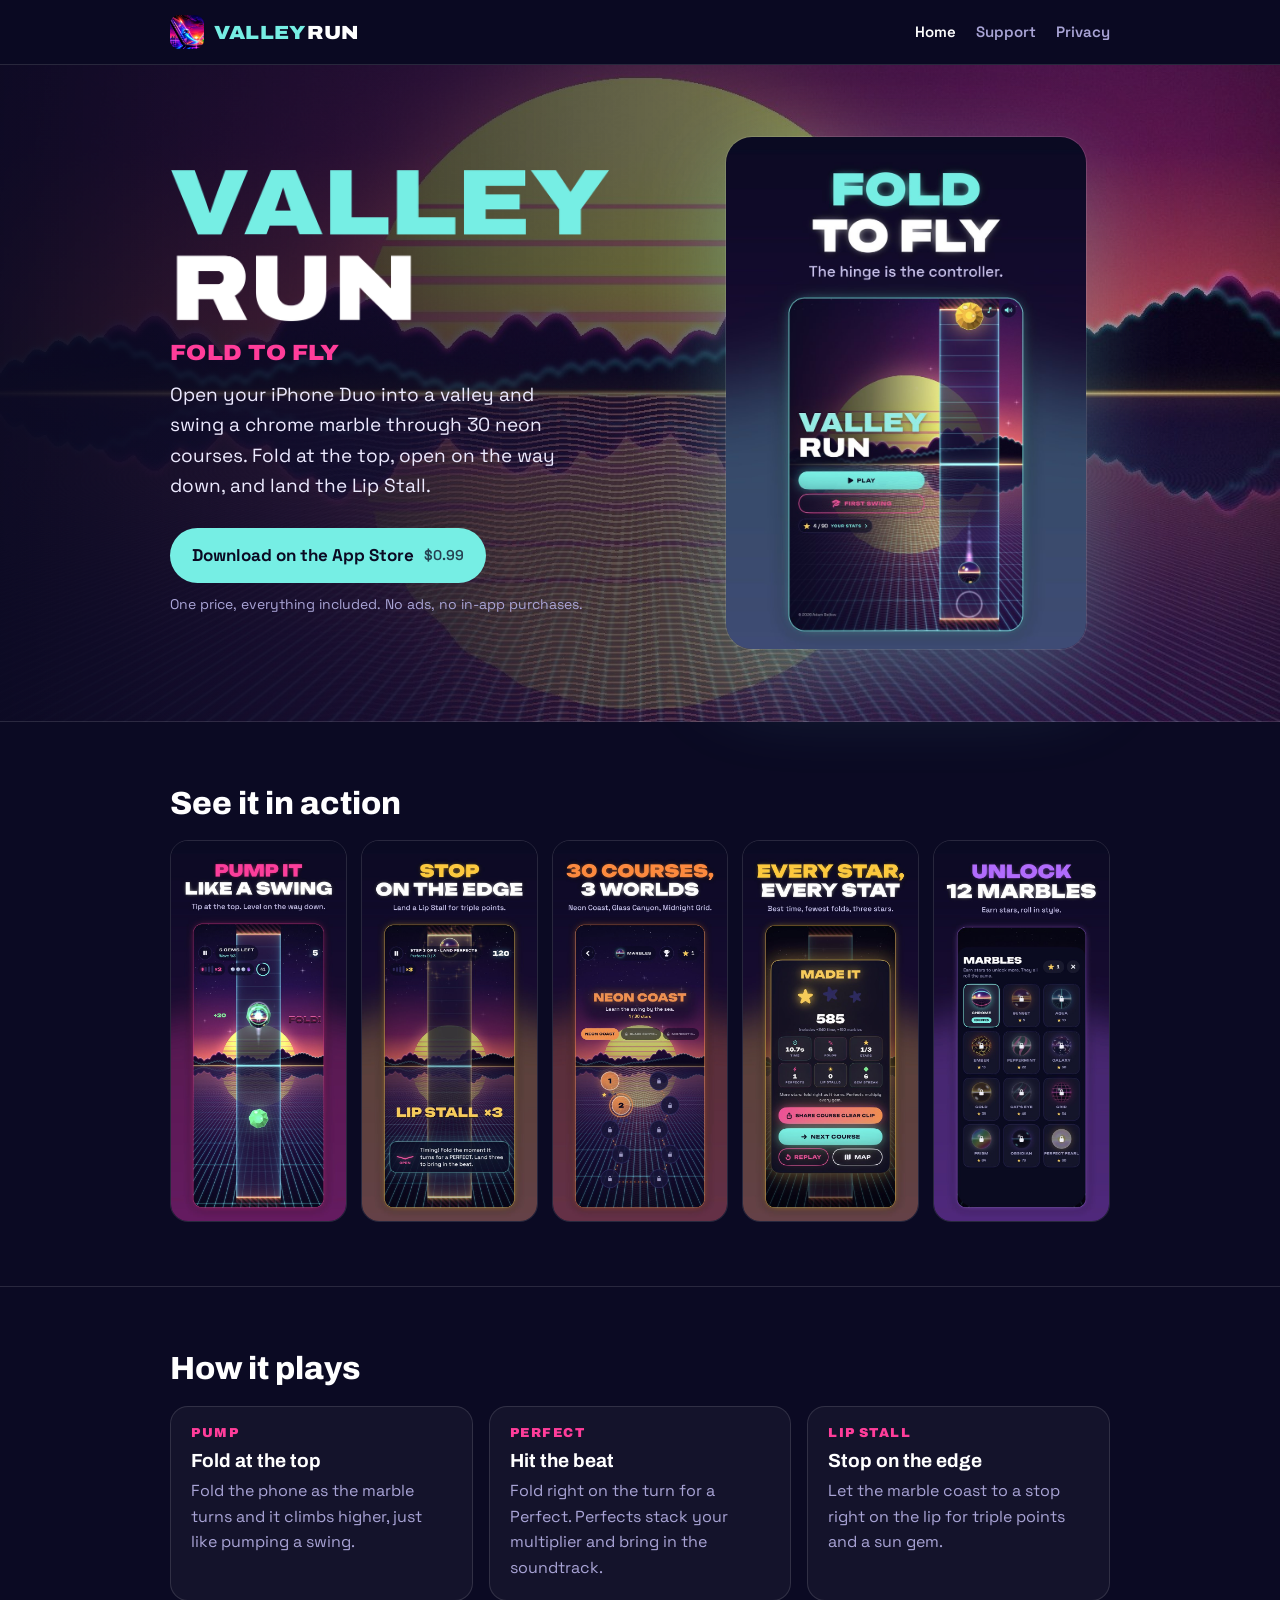
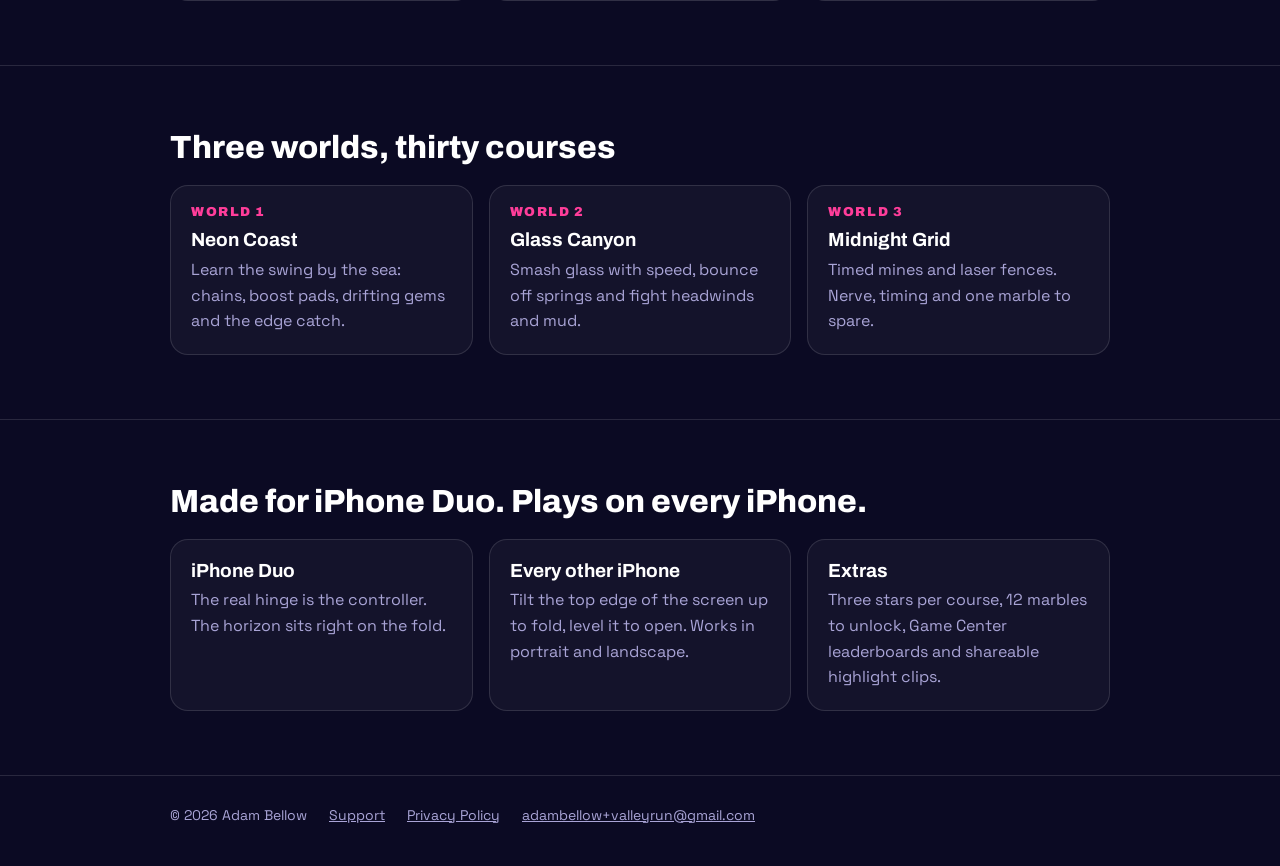
==== index.html @ 5fd2d985 "Real App Store link Co-Authored-By: Claude Opus 5.5 <noreply@anthropic.com> Claude-Session: https://" ====
<!doctype html>
<html lang="en">
<head>
  <meta charset="utf-8">
  <meta name="viewport" content="width=device-width, initial-scale=1">
  <title>Valley Run: Fold to Fly</title>
  <meta name="description" content="Valley Run is an arcade game for iPhone Duo. Fold the phone to swing a chrome marble through 30 neon courses. Plays on every iPhone with tilt.">
  <meta property="og:title" content="Valley Run: Fold to Fly">
  <meta property="og:description" content="Fold your iPhone Duo to swing a chrome marble through 30 neon courses.">
  <meta property="og:image" content="assets/icon.png">
  <link rel="icon" href="assets/favicon.png">
  <link rel="apple-touch-icon" href="assets/apple-touch-icon.png">
  <link rel="preconnect" href="https://fonts.googleapis.com">
  <link rel="preconnect" href="https://fonts.gstatic.com" crossorigin>
  <link href="https://fonts.googleapis.com/css2?family=Archivo:wdth,wght@100..125,600..900&family=Space+Grotesk:wght@400;600;700&display=swap" rel="stylesheet">
  <link rel="stylesheet" href="assets/site.css">
</head>
<body>
  <header class="top">
    <div class="wrap">
      <a class="brand" href="./"><img src="assets/icon.png" alt=""><span><b>Valley</b> Run</span></a>
      <nav>
        <a href="./" aria-current="page">Home</a>
        <a href="support.html">Support</a>
        <a href="privacy.html">Privacy</a>
      </nav>
    </div>
  </header>

  <div class="hero">
    <div class="wrap">
      <div>
        <img class="wordmark" src="assets/wordmark.png" alt="Valley Run" width="952" height="327">
        <div class="tag">Fold to Fly</div>
        <p class="lede">Open your iPhone Duo into a valley and swing a chrome marble through 30 neon courses. Fold at the top, open on the way down, and land the Lip Stall.</p>
        <a class="cta" href="https://apps.apple.com/app/id6821073675">Download on the App Store <small>$0.99</small></a>
        <div class="price">One price, everything included. No ads, no in-app purchases.</div>
      </div>
      <img class="phone" src="assets/shot-duo-fold.jpg" alt="Valley Run on iPhone Duo: fold the phone to swing the marble" width="900" height="1279">
    </div>
  </div>

  <section class="gallery">
    <div class="wrap">
      <h2>See it in action</h2>
      <div class="shots" tabindex="0" aria-label="Screenshots">
        <img src="assets/shot-pump.jpg" alt="Pump it like a swing" width="640" height="1391" loading="lazy">
        <img src="assets/shot-lip-stall.jpg" alt="Stop on the edge for a Lip Stall" width="640" height="1391" loading="lazy">
        <img src="assets/shot-worlds.jpg" alt="30 courses across 3 worlds" width="640" height="1391" loading="lazy">
        <img src="assets/shot-stats.jpg" alt="Every star, every stat" width="640" height="1391" loading="lazy">
        <img src="assets/shot-marbles.jpg" alt="Unlock 12 marbles" width="640" height="1391" loading="lazy">
      </div>
    </div>
  </section>

  <section>
    <div class="wrap">
      <h2>How it plays</h2>
      <div class="grid">
        <div class="card"><div class="k">Pump</div><h3>Fold at the top</h3><p>Fold the phone as the marble turns and it climbs higher, just like pumping a swing.</p></div>
        <div class="card"><div class="k">Perfect</div><h3>Hit the beat</h3><p>Fold right on the turn for a Perfect. Perfects stack your multiplier and bring in the soundtrack.</p></div>
        <div class="card"><div class="k">Lip Stall</div><h3>Stop on the edge</h3><p>Let the marble coast to a stop right on the lip for triple points and a sun gem.</p></div>
      </div>
    </div>
  </section>

  <section>
    <div class="wrap">
      <h2>Three worlds, thirty courses</h2>
      <div class="grid">
        <div class="card"><div class="k">World 1</div><h3>Neon Coast</h3><p>Learn the swing by the sea: chains, boost pads, drifting gems and the edge catch.</p></div>
        <div class="card"><div class="k">World 2</div><h3>Glass Canyon</h3><p>Smash glass with speed, bounce off springs and fight headwinds and mud.</p></div>
        <div class="card"><div class="k">World 3</div><h3>Midnight Grid</h3><p>Timed mines and laser fences. Nerve, timing and one marble to spare.</p></div>
      </div>
    </div>
  </section>

  <section>
    <div class="wrap">
      <h2>Made for iPhone Duo. Plays on every iPhone.</h2>
      <div class="grid">
        <div class="card"><h3>iPhone Duo</h3><p>The real hinge is the controller. The horizon sits right on the fold.</p></div>
        <div class="card"><h3>Every other iPhone</h3><p>Tilt the top edge of the screen up to fold, level it to open. Works in portrait and landscape.</p></div>
        <div class="card"><h3>Extras</h3><p>Three stars per course, 12 marbles to unlock, Game Center leaderboards and shareable highlight clips.</p></div>
      </div>
    </div>
  </section>

  <footer>
    <div class="wrap">
      <span>© 2026 Adam Bellow</span>
      <a href="support.html">Support</a>
      <a href="privacy.html">Privacy Policy</a>
      <a href="mailto:adambellow+valleyrun@gmail.com">adambellow+valleyrun@gmail.com</a>
    </div>
  </footer>
</body>
</html>
---- assets/site.css ----
@font-face {
  font-family: "Valley";
  src: url("valley-black.woff2") format("woff2");
  font-weight: 900;
  font-display: swap;
}
:root {
  --night: #0B0A23;
  --dusk: #1A1440;
  --line: rgba(255, 255, 255, 0.12);
  --cyan: #76EEE4;
  --magenta: #FF3D9A;
  --sun: #FFC93D;
  --text: #EDEAFF;
  --muted: #A9A4D6;
}
* { box-sizing: border-box; }
html { -webkit-text-size-adjust: 100%; }
body {
  margin: 0;
  background: var(--night);
  color: var(--text);
  font: 17px/1.6 "Space Grotesk", system-ui, -apple-system, sans-serif;
}
a { color: var(--cyan); }
a:hover { color: #fff; }
.wrap { max-width: 980px; margin: 0 auto; padding: 0 20px; }

/* Header */
header.top {
  position: sticky; top: 0; z-index: 10;
  background: rgba(11, 10, 35, 0.85);
  backdrop-filter: blur(12px);
  border-bottom: 1px solid var(--line);
}
header.top .wrap { display: flex; align-items: center; gap: 16px; height: 64px; }
header.top .brand { display: flex; align-items: center; gap: 10px; text-decoration: none; color: #fff; }
header.top .brand img { width: 34px; height: 34px; border-radius: 9px; }
header.top .brand span { font: 900 19px/1 "Valley", "Archivo", sans-serif; text-transform: uppercase; letter-spacing: 0.01em; white-space: nowrap; }
header.top .brand b { font-weight: inherit; color: var(--cyan); }
header.top nav { margin-left: auto; display: flex; gap: 20px; }
header.top nav a { color: var(--muted); text-decoration: none; font-weight: 600; font-size: 15px; }
header.top nav a:hover, header.top nav a[aria-current] { color: #fff; }

/* Hero */
.hero {
  position: relative;
  background: linear-gradient(90deg, rgba(11,10,35,0.95) 0%, rgba(11,10,35,0.6) 55%, rgba(11,10,35,0.15) 100%),
              url("hero.jpg") center / cover no-repeat;
  border-bottom: 1px solid var(--line);
}
.hero .wrap { display: grid; grid-template-columns: 1.1fr 0.9fr; gap: 32px; align-items: center; padding-top: 72px; padding-bottom: 72px; }
.hero .wordmark { width: min(440px, 100%); height: auto; display: block; }
.hero .tag { font: 900 22px/1.2 "Valley", "Archivo", sans-serif; text-transform: uppercase; letter-spacing: 0.02em; color: var(--magenta); margin: 18px 0 14px; }
.hero p.lede { font-size: 19px; color: var(--text); max-width: 34ch; margin: 0 0 26px; }
.hero .phone { width: min(360px, 100%); height: auto; justify-self: center; border-radius: 26px; box-shadow: 0 30px 90px rgba(118, 238, 228, 0.28), 0 0 0 1px var(--line); }
.cta { display: inline-flex; align-items: center; gap: 10px; background: var(--cyan); color: var(--night); text-decoration: none; font-weight: 700; padding: 14px 22px; border-radius: 999px; }
.cta:hover { color: var(--night); filter: brightness(1.08); }
.cta small { font-weight: 600; opacity: 0.75; }
.price { color: var(--muted); font-size: 14px; margin-top: 10px; }

/* Sections */
section { padding: 64px 0; border-bottom: 1px solid var(--line); }
h1, h2, h3 { font-family: "Archivo", sans-serif; line-height: 1.15; color: #fff; }
h1 { font-weight: 900; font-stretch: 112%; font-size: clamp(32px, 5vw, 48px); margin: 0 0 12px; letter-spacing: -0.01em; }
h2 { font-weight: 800; font-size: clamp(24px, 3.4vw, 32px); margin: 0 0 18px; }
h3 { font-weight: 700; font-size: 19px; margin: 0 0 6px; }
.grid { display: grid; grid-template-columns: repeat(3, 1fr); gap: 16px; }
.card { background: rgba(255,255,255,0.04); border: 1px solid var(--line); border-radius: 18px; padding: 20px; }
.card p { margin: 0; color: var(--muted); font-size: 16px; }
.card .k { font: 900 13px/1 "Archivo", sans-serif; letter-spacing: 0.12em; color: var(--magenta); margin-bottom: 10px; text-transform: uppercase; }
.shots { display: grid; grid-template-columns: repeat(5, 1fr); gap: 14px; }
.shots img { width: 100%; height: auto; border-radius: 18px; border: 1px solid var(--line); display: block; transition: transform .25s ease; }
.shots img:hover { transform: translateY(-6px); }

/* Long-form pages */
.doc { padding: 56px 0 72px; }
.doc .wrap { max-width: 760px; }
.doc .meta { color: var(--muted); font-size: 15px; margin-bottom: 28px; }
.doc h2 { margin-top: 40px; font-size: 24px; }
.doc ul { padding-left: 20px; }
.doc li { margin: 6px 0; }
details { background: rgba(255,255,255,0.04); border: 1px solid var(--line); border-radius: 14px; padding: 14px 18px; margin: 10px 0; }
details summary { cursor: pointer; font-weight: 700; color: #fff; }
details p { margin: 10px 0 0; color: var(--text); }
.contact { background: linear-gradient(135deg, rgba(118,238,228,0.12), rgba(255,61,154,0.12)); border: 1px solid var(--line); border-radius: 18px; padding: 22px; margin: 26px 0; }

footer { padding: 28px 0 40px; color: var(--muted); font-size: 14px; }
footer .wrap { display: flex; flex-wrap: wrap; gap: 8px 22px; }
footer a { color: var(--muted); }

@media (max-width: 760px) {
  .hero .wrap { grid-template-columns: 1fr; padding-top: 44px; padding-bottom: 48px; }
  .hero .phone { width: min(300px, 80%); justify-self: center; }
  .shots { display: flex; overflow-x: auto; scroll-snap-type: x mandatory; padding-bottom: 8px; }
  .shots img { width: 62vw; max-width: 260px; flex: none; scroll-snap-align: center; }
  .shots img:hover { transform: none; }
  .grid { grid-template-columns: 1fr; }
  header.top nav { gap: 12px; }
  header.top nav a { font-size: 14px; }
  header.top .brand span { font-size: 15px; }
  header.top .brand img { width: 30px; height: 30px; }
}
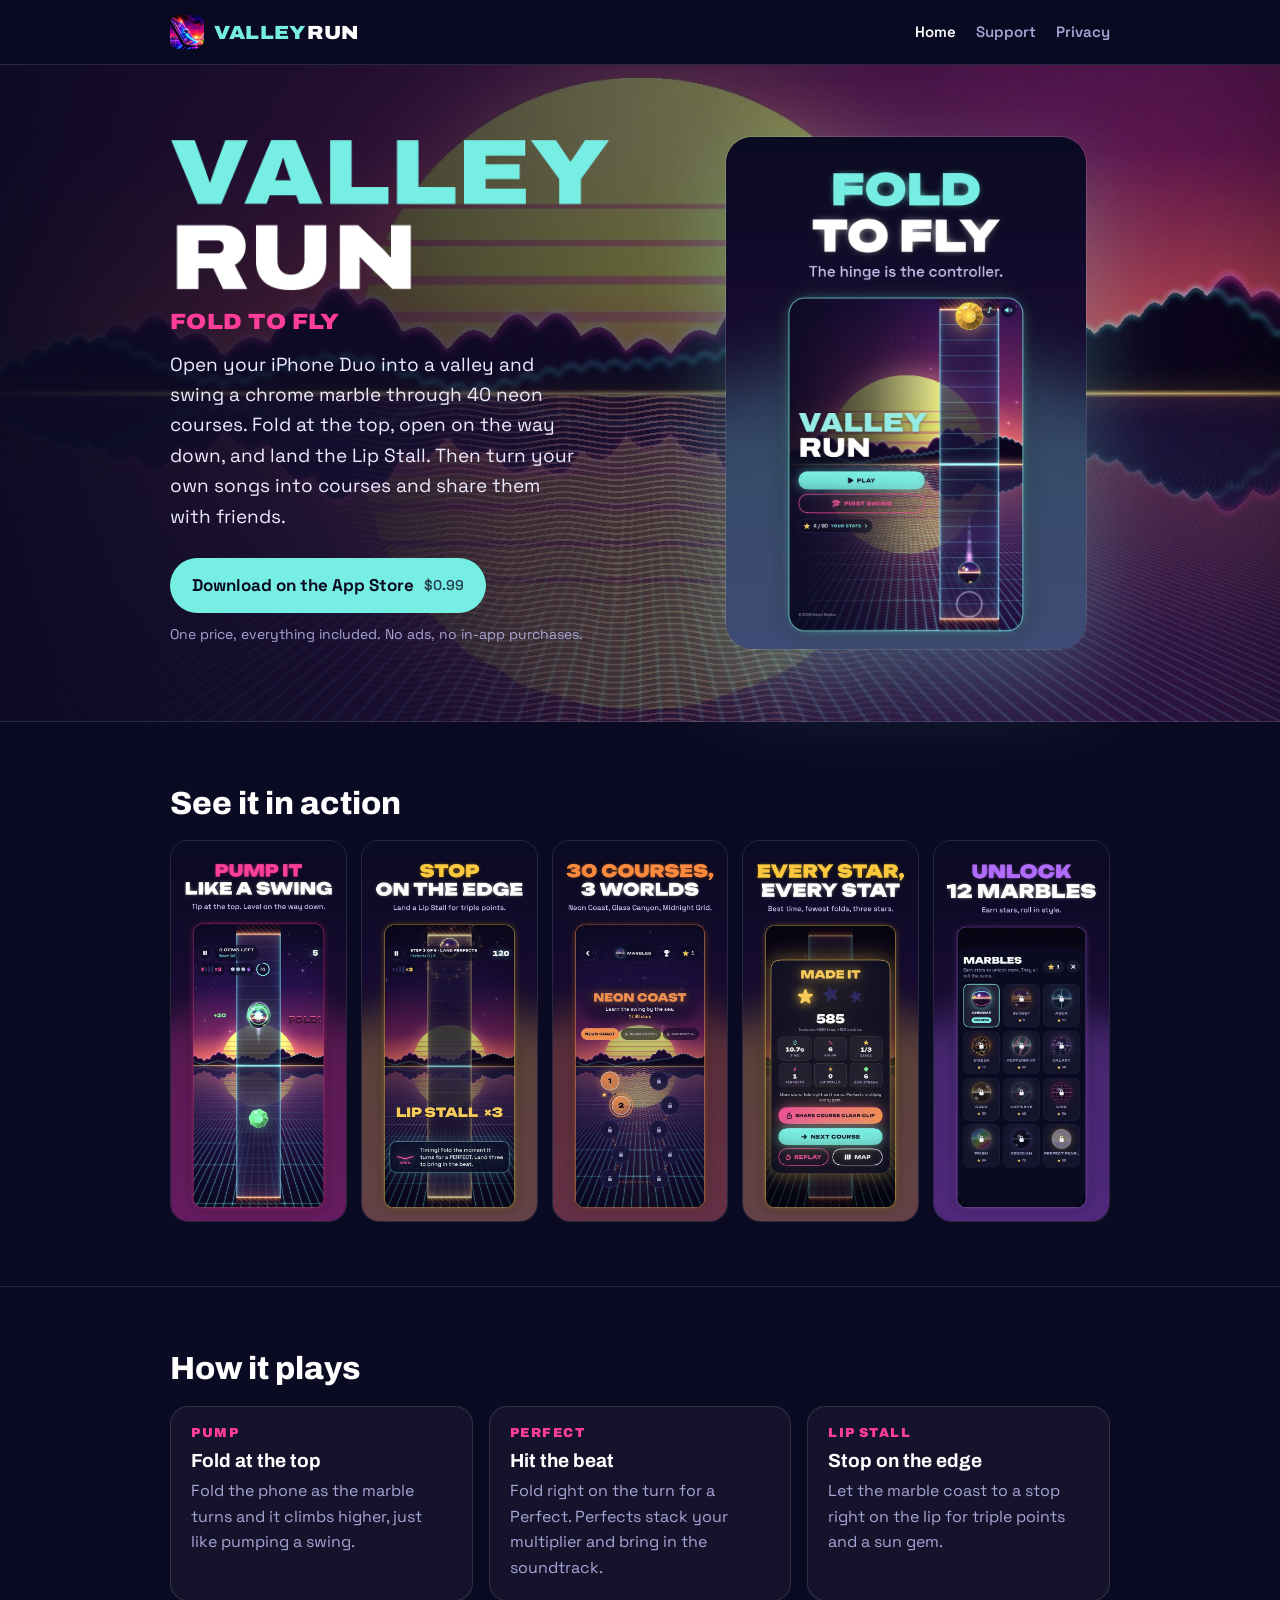
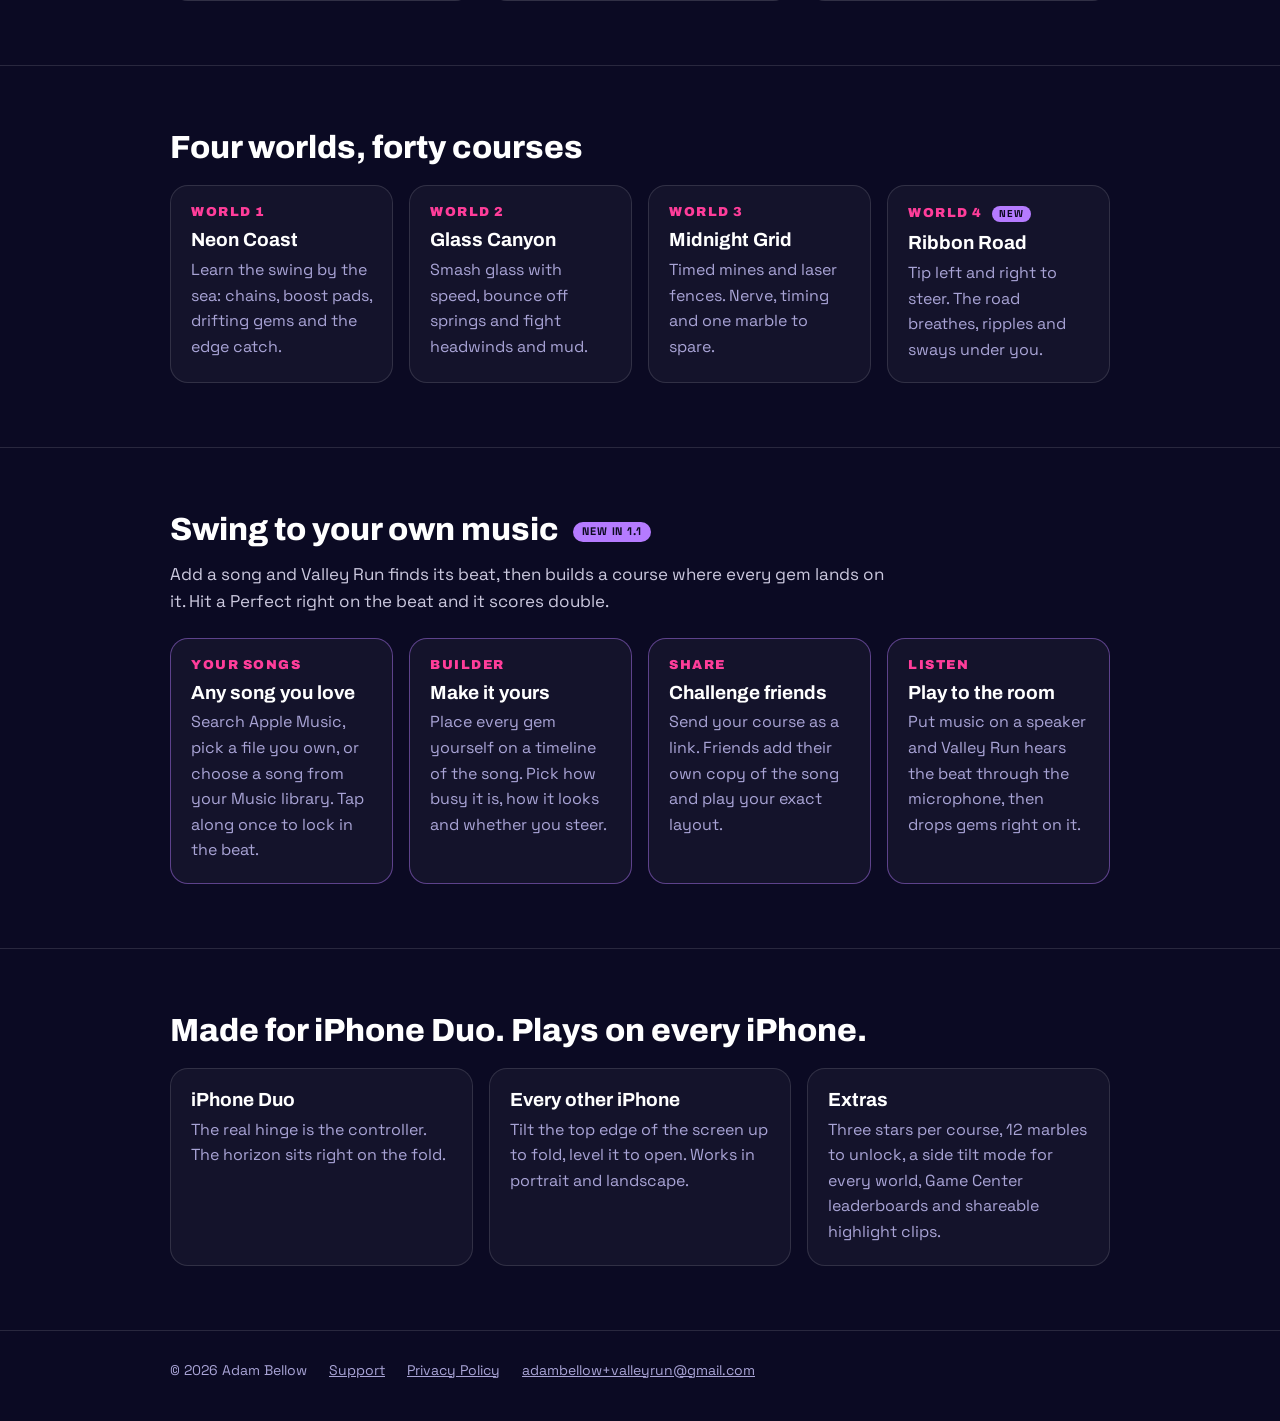
==== commit 30961aa1: "Site: 1.1 features (Ribbon Road, Your Songs, builder, share, listen), privacy and support updates Co" ====
--- a/index.html
+++ b/index.html
@@ -4,9 +4,9 @@
   <meta charset="utf-8">
   <meta name="viewport" content="width=device-width, initial-scale=1">
   <title>Valley Run: Fold to Fly</title>
-  <meta name="description" content="Valley Run is an arcade game for iPhone Duo. Fold the phone to swing a chrome marble through 30 neon courses. Plays on every iPhone with tilt.">
+  <meta name="description" content="Valley Run is an arcade game for iPhone Duo. Fold the phone to swing a chrome marble through 40 neon courses, or play a course built from your own songs. Plays on every iPhone with tilt.">
   <meta property="og:title" content="Valley Run: Fold to Fly">
-  <meta property="og:description" content="Fold your iPhone Duo to swing a chrome marble through 30 neon courses.">
+  <meta property="og:description" content="Fold your iPhone Duo to swing a chrome marble through 40 neon courses, or turn your own music into a course.">
   <meta property="og:image" content="assets/icon.png">
   <link rel="icon" href="assets/favicon.png">
   <link rel="apple-touch-icon" href="assets/apple-touch-icon.png">
@@ -32,7 +32,7 @@
       <div>
         <img class="wordmark" src="assets/wordmark.png" alt="Valley Run" width="952" height="327">
         <div class="tag">Fold to Fly</div>
-        <p class="lede">Open your iPhone Duo into a valley and swing a chrome marble through 30 neon courses. Fold at the top, open on the way down, and land the Lip Stall.</p>
+        <p class="lede">Open your iPhone Duo into a valley and swing a chrome marble through 40 neon courses. Fold at the top, open on the way down, and land the Lip Stall. Then turn your own songs into courses and share them with friends.</p>
         <a class="cta" href="https://apps.apple.com/app/id6821073675">Download on the App Store <small>$0.99</small></a>
         <div class="price">One price, everything included. No ads, no in-app purchases.</div>
       </div>
@@ -66,11 +66,25 @@
 
   <section>
     <div class="wrap">
-      <h2>Three worlds, thirty courses</h2>
-      <div class="grid">
+      <h2>Four worlds, forty courses</h2>
+      <div class="grid grid-4">
         <div class="card"><div class="k">World 1</div><h3>Neon Coast</h3><p>Learn the swing by the sea: chains, boost pads, drifting gems and the edge catch.</p></div>
         <div class="card"><div class="k">World 2</div><h3>Glass Canyon</h3><p>Smash glass with speed, bounce off springs and fight headwinds and mud.</p></div>
         <div class="card"><div class="k">World 3</div><h3>Midnight Grid</h3><p>Timed mines and laser fences. Nerve, timing and one marble to spare.</p></div>
+        <div class="card"><div class="k">World 4 <span class="new">New</span></div><h3>Ribbon Road</h3><p>Tip left and right to steer. The road breathes, ripples and sways under you.</p></div>
+      </div>
+    </div>
+  </section>
+
+  <section class="songs">
+    <div class="wrap">
+      <h2>Swing to your own music <span class="new">New in 1.1</span></h2>
+      <p class="sub">Add a song and Valley Run finds its beat, then builds a course where every gem lands on it. Hit a Perfect right on the beat and it scores double.</p>
+      <div class="grid grid-4">
+        <div class="card"><div class="k">Your Songs</div><h3>Any song you love</h3><p>Search Apple Music, pick a file you own, or choose a song from your Music library. Tap along once to lock in the beat.</p></div>
+        <div class="card"><div class="k">Builder</div><h3>Make it yours</h3><p>Place every gem yourself on a timeline of the song. Pick how busy it is, how it looks and whether you steer.</p></div>
+        <div class="card"><div class="k">Share</div><h3>Challenge friends</h3><p>Send your course as a link. Friends add their own copy of the song and play your exact layout.</p></div>
+        <div class="card"><div class="k">Listen</div><h3>Play to the room</h3><p>Put music on a speaker and Valley Run hears the beat through the microphone, then drops gems right on it.</p></div>
       </div>
     </div>
   </section>
@@ -81,7 +95,7 @@
       <div class="grid">
         <div class="card"><h3>iPhone Duo</h3><p>The real hinge is the controller. The horizon sits right on the fold.</p></div>
         <div class="card"><h3>Every other iPhone</h3><p>Tilt the top edge of the screen up to fold, level it to open. Works in portrait and landscape.</p></div>
-        <div class="card"><h3>Extras</h3><p>Three stars per course, 12 marbles to unlock, Game Center leaderboards and shareable highlight clips.</p></div>
+        <div class="card"><h3>Extras</h3><p>Three stars per course, 12 marbles to unlock, a side tilt mode for every world, Game Center leaderboards and shareable highlight clips.</p></div>
       </div>
     </div>
   </section>
--- a/assets/site.css
+++ b/assets/site.css
@@ -66,6 +66,12 @@
 h2 { font-weight: 800; font-size: clamp(24px, 3.4vw, 32px); margin: 0 0 18px; }
 h3 { font-weight: 700; font-size: 19px; margin: 0 0 6px; }
 .grid { display: grid; grid-template-columns: repeat(3, 1fr); gap: 16px; }
+.grid-4 { grid-template-columns: repeat(4, 1fr); }
+.new { display: inline-block; vertical-align: middle; margin-left: 8px; padding: 3px 9px; border-radius: 999px; background: #b57bff; color: #0b0920; font: 700 11px/1.2 "Space Grotesk", sans-serif; letter-spacing: .08em; text-transform: uppercase; }
+.k .new { margin-left: 6px; padding: 2px 7px; font-size: 10px; }
+.songs .sub { max-width: 720px; margin: -6px 0 22px; opacity: .85; }
+.songs .card { border-color: rgba(181,123,255,.45); }
+@media (max-width: 1000px) and (min-width: 721px) { .grid-4 { grid-template-columns: repeat(2, 1fr); } }
 .card { background: rgba(255,255,255,0.04); border: 1px solid var(--line); border-radius: 18px; padding: 20px; }
 .card p { margin: 0; color: var(--muted); font-size: 16px; }
 .card .k { font: 900 13px/1 "Archivo", sans-serif; letter-spacing: 0.12em; color: var(--magenta); margin-bottom: 10px; text-transform: uppercase; }
@@ -95,7 +101,7 @@
   .shots { display: flex; overflow-x: auto; scroll-snap-type: x mandatory; padding-bottom: 8px; }
   .shots img { width: 62vw; max-width: 260px; flex: none; scroll-snap-align: center; }
   .shots img:hover { transform: none; }
-  .grid { grid-template-columns: 1fr; }
+  .grid, .grid-4 { grid-template-columns: 1fr; }
   header.top nav { gap: 12px; }
   header.top nav a { font-size: 14px; }
   header.top .brand span { font-size: 15px; }
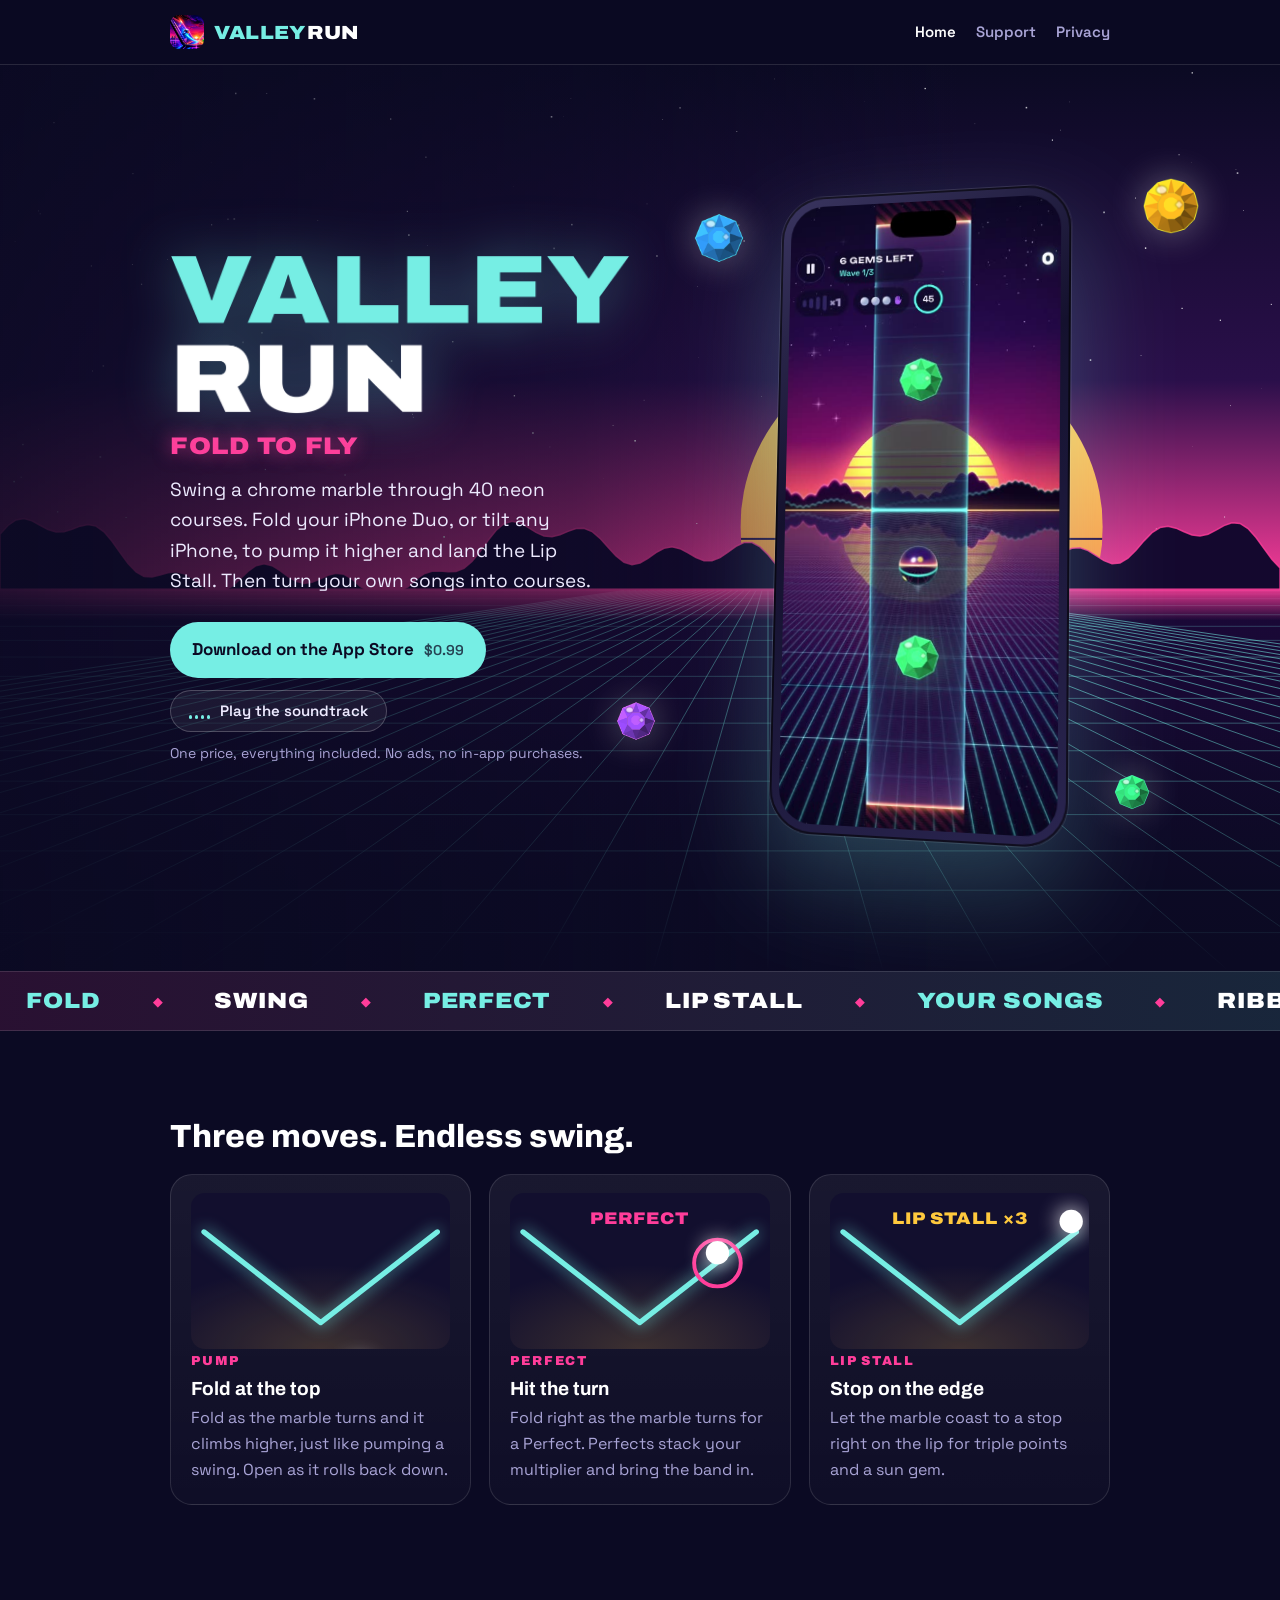
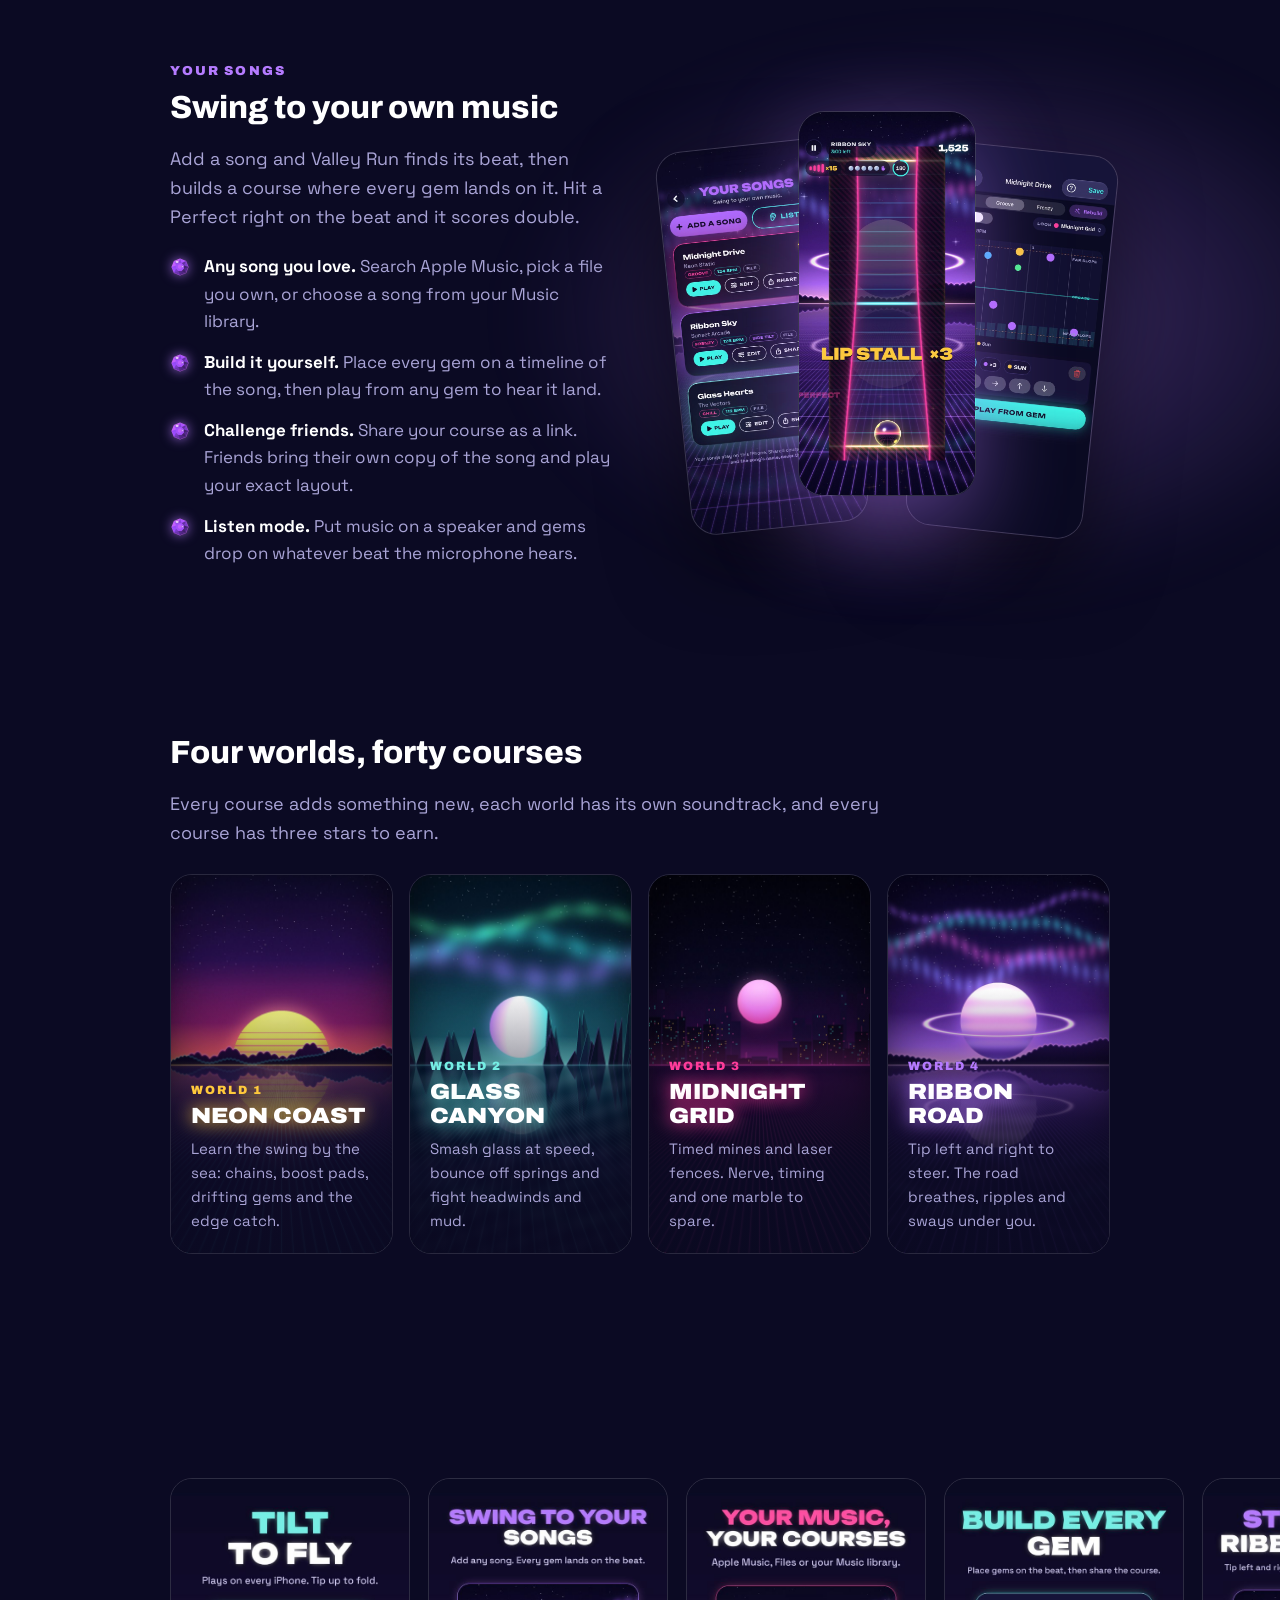
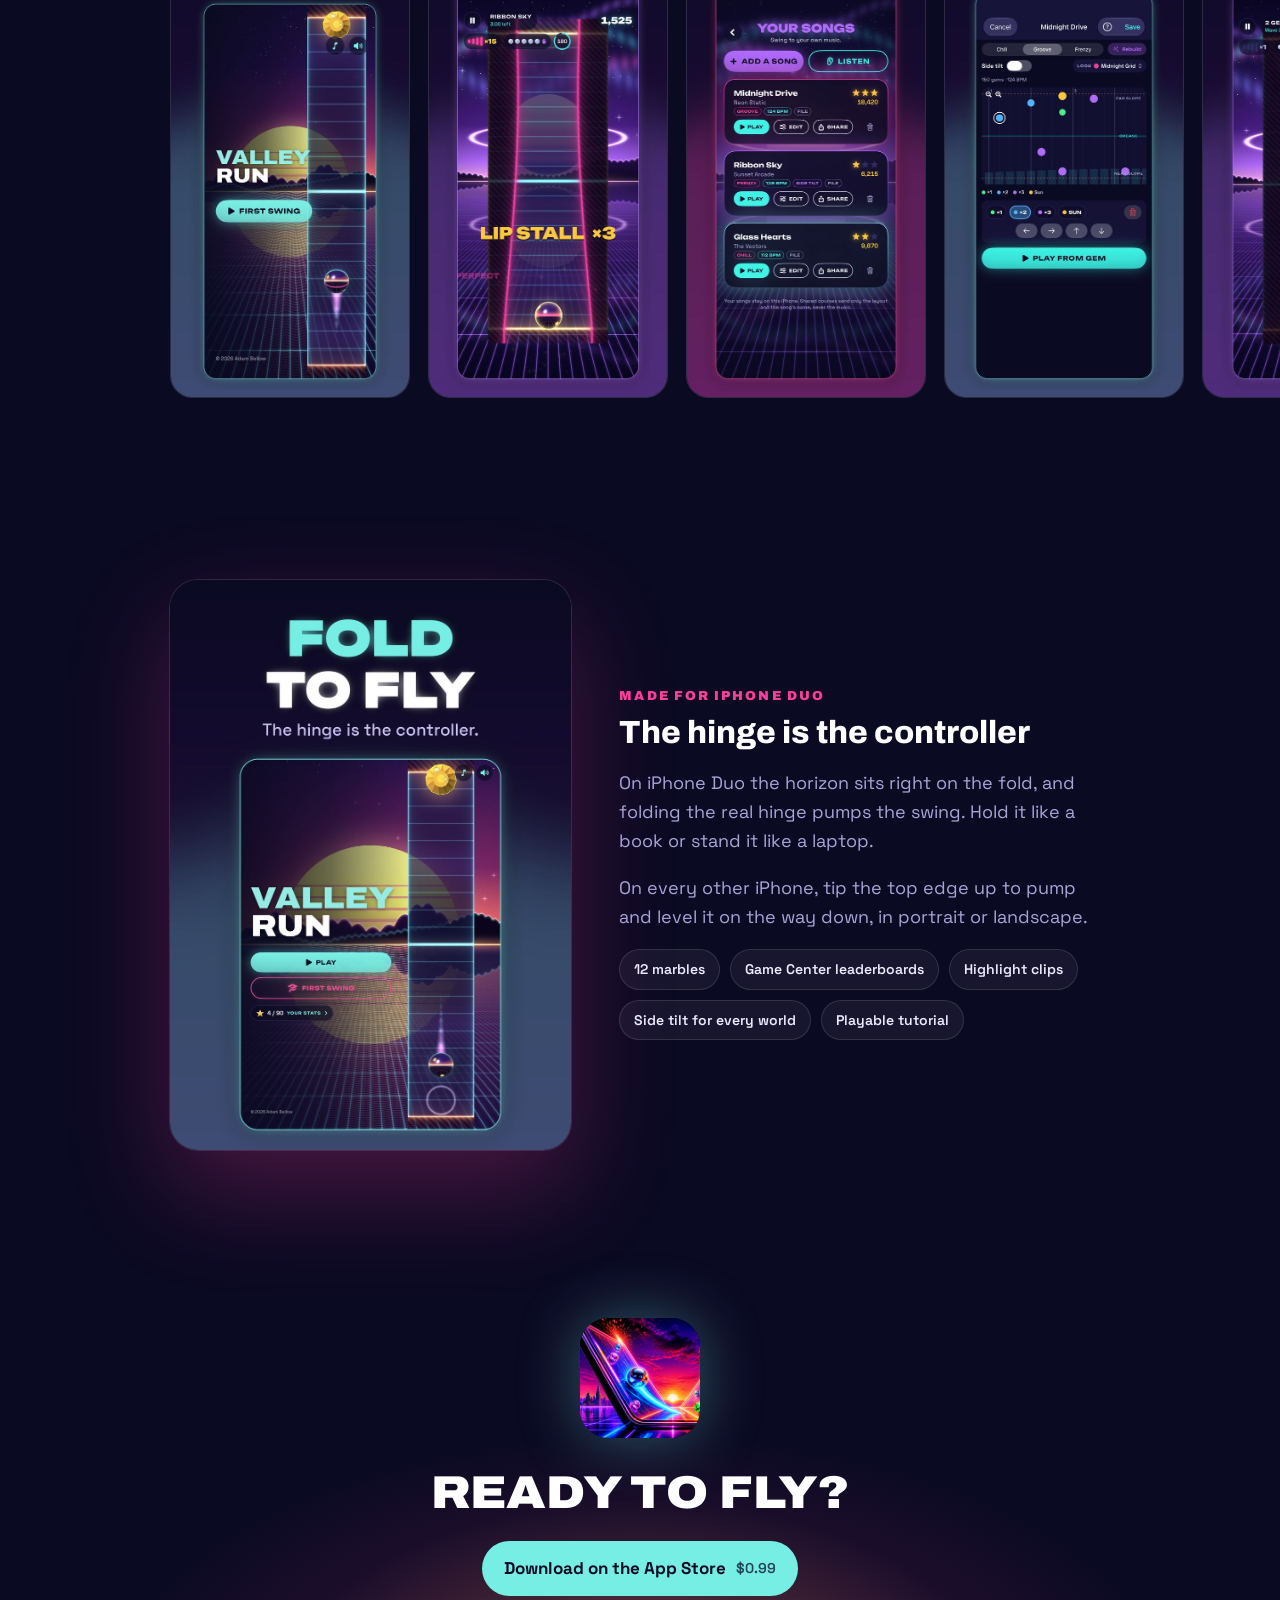
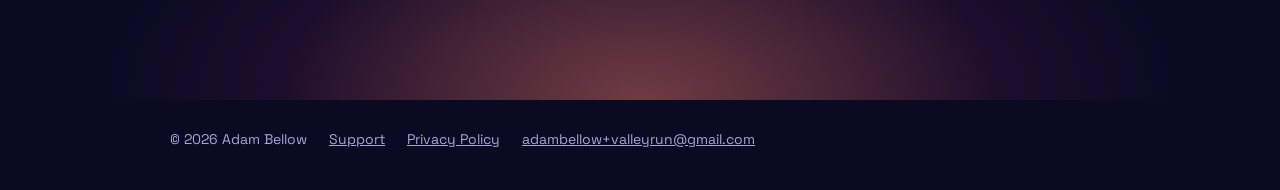
==== commit 8a37aafb: "Home page redesign: live synthwave hero, gameplay video, soundtrack toggle, animated moves, worlds, " ====
--- a/index.html
+++ b/index.html
@@ -4,10 +4,11 @@
   <meta charset="utf-8">
   <meta name="viewport" content="width=device-width, initial-scale=1">
   <title>Valley Run: Fold to Fly</title>
-  <meta name="description" content="Valley Run is an arcade game for iPhone Duo. Fold the phone to swing a chrome marble through 40 neon courses, or play a course built from your own songs. Plays on every iPhone with tilt.">
+  <meta name="description" content="Valley Run is an arcade game for iPhone Duo and every iPhone. Swing a chrome marble through 40 neon courses, or turn your own songs into courses and share them with friends.">
   <meta property="og:title" content="Valley Run: Fold to Fly">
-  <meta property="og:description" content="Fold your iPhone Duo to swing a chrome marble through 40 neon courses, or turn your own music into a course.">
+  <meta property="og:description" content="Swing a chrome marble through 40 neon courses, or turn your own music into a course.">
   <meta property="og:image" content="assets/icon.png">
+  <meta name="theme-color" content="#0B0A23">
   <link rel="icon" href="assets/favicon.png">
   <link rel="apple-touch-icon" href="assets/apple-touch-icon.png">
   <link rel="preconnect" href="https://fonts.googleapis.com">
@@ -15,7 +16,7 @@
   <link href="https://fonts.googleapis.com/css2?family=Archivo:wdth,wght@100..125,600..900&family=Space+Grotesk:wght@400;600;700&display=swap" rel="stylesheet">
   <link rel="stylesheet" href="assets/site.css">
 </head>
-<body>
+<body class="home">
   <header class="top">
     <div class="wrap">
       <a class="brand" href="./"><img src="assets/icon.png" alt=""><span><b>Valley</b> Run</span></a>
@@ -27,76 +28,163 @@
     </div>
   </header>
 
-  <div class="hero">
-    <div class="wrap">
-      <div>
+  <!-- Hero: a live synthwave valley behind the game itself -->
+  <section class="hero2">
+    <canvas class="valley" aria-hidden="true"></canvas>
+    <img class="float gem g1" src="assets/gem-2.png" alt="" aria-hidden="true">
+    <img class="float gem g2" src="assets/gem-3.png" alt="" aria-hidden="true">
+    <img class="float gem g3" src="assets/gem-sun.png" alt="" aria-hidden="true">
+    <img class="float gem g4" src="assets/gem-1.png" alt="" aria-hidden="true">
+    <div class="wrap">
+      <div class="copy">
         <img class="wordmark" src="assets/wordmark.png" alt="Valley Run" width="952" height="327">
         <div class="tag">Fold to Fly</div>
-        <p class="lede">Open your iPhone Duo into a valley and swing a chrome marble through 40 neon courses. Fold at the top, open on the way down, and land the Lip Stall. Then turn your own songs into courses and share them with friends.</p>
-        <a class="cta" href="https://apps.apple.com/app/id6821073675">Download on the App Store <small>$0.99</small></a>
+        <p class="lede">Swing a chrome marble through 40 neon courses. Fold your iPhone Duo, or tilt any iPhone, to pump it higher and land the Lip Stall. Then turn your own songs into courses.</p>
+        <div class="actions">
+          <a class="cta" href="https://apps.apple.com/app/id6821073675">Download on the App Store <small>$0.99</small></a>
+          <button class="sound" type="button" aria-pressed="false"><span class="eq" aria-hidden="true"><i></i><i></i><i></i><i></i></span><span class="label">Play the soundtrack</span></button>
+        </div>
         <div class="price">One price, everything included. No ads, no in-app purchases.</div>
       </div>
-      <img class="phone" src="assets/shot-duo-fold.jpg" alt="Valley Run on iPhone Duo: fold the phone to swing the marble" width="900" height="1279">
+      <div class="device">
+        <div class="frame">
+          <video src="assets/preview.mp4" poster="assets/preview-poster.jpg" autoplay muted loop playsinline aria-label="Valley Run gameplay"></video>
+        </div>
+      </div>
+    </div>
+  </section>
+
+  <div class="marquee" aria-hidden="true">
+    <div class="track">
+      <span>Fold</span><span>Swing</span><span>Perfect</span><span>Lip Stall</span><span>Your Songs</span><span>Ribbon Road</span><span>Build</span><span>Share</span>
+      <span>Fold</span><span>Swing</span><span>Perfect</span><span>Lip Stall</span><span>Your Songs</span><span>Ribbon Road</span><span>Build</span><span>Share</span>
     </div>
   </div>
 
-  <section class="gallery">
-    <div class="wrap">
-      <h2>See it in action</h2>
-      <div class="shots" tabindex="0" aria-label="Screenshots">
-        <img src="assets/shot-pump.jpg" alt="Pump it like a swing" width="640" height="1391" loading="lazy">
-        <img src="assets/shot-lip-stall.jpg" alt="Stop on the edge for a Lip Stall" width="640" height="1391" loading="lazy">
-        <img src="assets/shot-worlds.jpg" alt="30 courses across 3 worlds" width="640" height="1391" loading="lazy">
-        <img src="assets/shot-stats.jpg" alt="Every star, every stat" width="640" height="1391" loading="lazy">
-        <img src="assets/shot-marbles.jpg" alt="Unlock 12 marbles" width="640" height="1391" loading="lazy">
-      </div>
-    </div>
-  </section>
-
-  <section>
-    <div class="wrap">
-      <h2>How it plays</h2>
-      <div class="grid">
-        <div class="card"><div class="k">Pump</div><h3>Fold at the top</h3><p>Fold the phone as the marble turns and it climbs higher, just like pumping a swing.</p></div>
-        <div class="card"><div class="k">Perfect</div><h3>Hit the beat</h3><p>Fold right on the turn for a Perfect. Perfects stack your multiplier and bring in the soundtrack.</p></div>
-        <div class="card"><div class="k">Lip Stall</div><h3>Stop on the edge</h3><p>Let the marble coast to a stop right on the lip for triple points and a sun gem.</p></div>
-      </div>
-    </div>
-  </section>
-
-  <section>
-    <div class="wrap">
-      <h2>Four worlds, forty courses</h2>
-      <div class="grid grid-4">
-        <div class="card"><div class="k">World 1</div><h3>Neon Coast</h3><p>Learn the swing by the sea: chains, boost pads, drifting gems and the edge catch.</p></div>
-        <div class="card"><div class="k">World 2</div><h3>Glass Canyon</h3><p>Smash glass with speed, bounce off springs and fight headwinds and mud.</p></div>
-        <div class="card"><div class="k">World 3</div><h3>Midnight Grid</h3><p>Timed mines and laser fences. Nerve, timing and one marble to spare.</p></div>
-        <div class="card"><div class="k">World 4 <span class="new">New</span></div><h3>Ribbon Road</h3><p>Tip left and right to steer. The road breathes, ripples and sways under you.</p></div>
-      </div>
-    </div>
-  </section>
-
-  <section class="songs">
-    <div class="wrap">
-      <h2>Swing to your own music <span class="new">New in 1.1</span></h2>
-      <p class="sub">Add a song and Valley Run finds its beat, then builds a course where every gem lands on it. Hit a Perfect right on the beat and it scores double.</p>
-      <div class="grid grid-4">
-        <div class="card"><div class="k">Your Songs</div><h3>Any song you love</h3><p>Search Apple Music, pick a file you own, or choose a song from your Music library. Tap along once to lock in the beat.</p></div>
-        <div class="card"><div class="k">Builder</div><h3>Make it yours</h3><p>Place every gem yourself on a timeline of the song. Pick how busy it is, how it looks and whether you steer.</p></div>
-        <div class="card"><div class="k">Share</div><h3>Challenge friends</h3><p>Send your course as a link. Friends add their own copy of the song and play your exact layout.</p></div>
-        <div class="card"><div class="k">Listen</div><h3>Play to the room</h3><p>Put music on a speaker and Valley Run hears the beat through the microphone, then drops gems right on it.</p></div>
-      </div>
-    </div>
-  </section>
-
-  <section>
-    <div class="wrap">
-      <h2>Made for iPhone Duo. Plays on every iPhone.</h2>
-      <div class="grid">
-        <div class="card"><h3>iPhone Duo</h3><p>The real hinge is the controller. The horizon sits right on the fold.</p></div>
-        <div class="card"><h3>Every other iPhone</h3><p>Tilt the top edge of the screen up to fold, level it to open. Works in portrait and landscape.</p></div>
-        <div class="card"><h3>Extras</h3><p>Three stars per course, 12 marbles to unlock, a side tilt mode for every world, Game Center leaderboards and shareable highlight clips.</p></div>
-      </div>
+  <!-- How it plays: three moves, each drawn live -->
+  <section class="plays">
+    <div class="wrap">
+      <h2 class="reveal">Three moves. Endless swing.</h2>
+      <div class="moves">
+        <article class="move reveal">
+          <svg class="anim swing" viewBox="0 0 200 120" aria-hidden="true">
+            <path class="v" d="M10 30 L100 100 L190 30"/>
+            <circle class="ball" r="9" cx="100" cy="92"/>
+          </svg>
+          <div class="k">Pump</div>
+          <h3>Fold at the top</h3>
+          <p>Fold as the marble turns and it climbs higher, just like pumping a swing. Open as it rolls back down.</p>
+        </article>
+        <article class="move reveal">
+          <svg class="anim perfect" viewBox="0 0 200 120" aria-hidden="true">
+            <path class="v" d="M10 30 L100 100 L190 30"/>
+            <circle class="ring" r="18" cx="160" cy="54"/>
+            <circle class="ball" r="9" cx="160" cy="46"/>
+            <text x="100" y="24" class="word">PERFECT</text>
+          </svg>
+          <div class="k">Perfect</div>
+          <h3>Hit the turn</h3>
+          <p>Fold right as the marble turns for a Perfect. Perfects stack your multiplier and bring the band in.</p>
+        </article>
+        <article class="move reveal">
+          <svg class="anim stall" viewBox="0 0 200 120" aria-hidden="true">
+            <path class="v" d="M10 30 L100 100 L190 30"/>
+            <circle class="ball" r="9" cx="186" cy="22"/>
+            <text x="100" y="24" class="word gold">LIP STALL ×3</text>
+          </svg>
+          <div class="k">Lip Stall</div>
+          <h3>Stop on the edge</h3>
+          <p>Let the marble coast to a stop right on the lip for triple points and a sun gem.</p>
+        </article>
+      </div>
+    </div>
+  </section>
+
+  <!-- Your Songs -->
+  <section class="songs2">
+    <div class="glow" aria-hidden="true"></div>
+    <div class="wrap split">
+      <div class="text reveal">
+        <div class="eyebrow">Your Songs</div>
+        <h2>Swing to your own music</h2>
+        <p class="sub">Add a song and Valley Run finds its beat, then builds a course where every gem lands on it. Hit a Perfect right on the beat and it scores double.</p>
+        <ul class="ticks">
+          <li><b>Any song you love.</b> Search Apple Music, pick a file you own, or choose a song from your Music library.</li>
+          <li><b>Build it yourself.</b> Place every gem on a timeline of the song, then play from any gem to hear it land.</li>
+          <li><b>Challenge friends.</b> Share your course as a link. Friends bring their own copy of the song and play your exact layout.</li>
+          <li><b>Listen mode.</b> Put music on a speaker and gems drop on whatever beat the microphone hears.</li>
+        </ul>
+      </div>
+      <div class="stack reveal">
+        <img class="s1" src="assets/shot-songs.jpg" alt="Your Songs: three song courses with stars and scores" width="640" height="1391" loading="lazy">
+        <img class="s2" src="assets/shot-song-run.jpg" alt="A song course: Lip Stall times three" width="640" height="1391" loading="lazy">
+        <img class="s3" src="assets/shot-builder.jpg" alt="The course builder: gems placed on the song's timeline" width="640" height="1391" loading="lazy">
+      </div>
+    </div>
+  </section>
+
+  <!-- Worlds -->
+  <section class="worlds2">
+    <div class="wrap">
+      <h2 class="reveal">Four worlds, forty courses</h2>
+      <p class="sub reveal">Every course adds something new, each world has its own soundtrack, and every course has three stars to earn.</p>
+      <div class="wgrid">
+        <a class="world reveal" style="--bg:url(bg-coast.jpg); --c:#FFC93D" href="#gallery">
+          <span class="n">World 1</span><h3>Neon Coast</h3><p>Learn the swing by the sea: chains, boost pads, drifting gems and the edge catch.</p>
+        </a>
+        <a class="world reveal" style="--bg:url(bg-canyon.jpg); --c:#76EEE4" href="#gallery">
+          <span class="n">World 2</span><h3>Glass Canyon</h3><p>Smash glass at speed, bounce off springs and fight headwinds and mud.</p>
+        </a>
+        <a class="world reveal" style="--bg:url(bg-grid.jpg); --c:#FF3D9A" href="#gallery">
+          <span class="n">World 3</span><h3>Midnight Grid</h3><p>Timed mines and laser fences. Nerve, timing and one marble to spare.</p>
+        </a>
+        <a class="world reveal" style="--bg:url(bg-ribbon.jpg); --c:#B57BFF" href="#gallery">
+          <span class="n">World 4</span><h3>Ribbon Road</h3><p>Tip left and right to steer. The road breathes, ripples and sways under you.</p>
+        </a>
+      </div>
+    </div>
+  </section>
+
+  <!-- Gallery -->
+  <section class="gallery2" id="gallery">
+    <div class="wrap">
+      <h2 class="reveal">See it in action</h2>
+    </div>
+    <div class="reel" tabindex="0" aria-label="Screenshots">
+      <img src="assets/reel/01-tilt-to-fly.jpg" alt="Tilt to fly: plays on every iPhone" width="560" height="1217" loading="lazy">
+      <img src="assets/reel/02-your-songs.jpg" alt="Swing to your songs" width="560" height="1217" loading="lazy">
+      <img src="assets/reel/03-song-library.jpg" alt="Your music, your courses" width="560" height="1217" loading="lazy">
+      <img src="assets/reel/04-builder.jpg" alt="Build every gem" width="560" height="1217" loading="lazy">
+      <img src="assets/reel/05-ribbon-road.jpg" alt="Steer the Ribbon Road" width="560" height="1217" loading="lazy">
+      <img src="assets/reel/06-pump.jpg" alt="Pump it like a swing" width="560" height="1217" loading="lazy">
+      <img src="assets/reel/07-lip-stall.jpg" alt="Stop on the edge for a Lip Stall" width="560" height="1217" loading="lazy">
+      <img src="assets/reel/08-worlds.jpg" alt="40 courses, 4 worlds" width="560" height="1217" loading="lazy">
+      <img src="assets/reel/09-stats.jpg" alt="Every star, every stat" width="560" height="1217" loading="lazy">
+      <img src="assets/reel/10-marbles.jpg" alt="Unlock 12 marbles" width="560" height="1217" loading="lazy">
+    </div>
+  </section>
+
+  <!-- Devices -->
+  <section class="devices">
+    <div class="wrap split rev">
+      <img class="duo reveal" src="assets/shot-duo-fold.jpg" alt="Valley Run on iPhone Duo, the horizon sitting on the fold" width="900" height="1279" loading="lazy">
+      <div class="text reveal">
+        <div class="eyebrow">Made for iPhone Duo</div>
+        <h2>The hinge is the controller</h2>
+        <p class="sub">On iPhone Duo the horizon sits right on the fold, and folding the real hinge pumps the swing. Hold it like a book or stand it like a laptop.</p>
+        <p class="sub">On every other iPhone, tip the top edge up to pump and level it on the way down, in portrait or landscape.</p>
+        <div class="chips">
+          <span>12 marbles</span><span>Game Center leaderboards</span><span>Highlight clips</span><span>Side tilt for every world</span><span>Playable tutorial</span>
+        </div>
+      </div>
+    </div>
+  </section>
+
+  <section class="final">
+    <div class="wrap reveal">
+      <img src="assets/icon.png" alt="" width="120" height="120">
+      <h2>Ready to fly?</h2>
+      <a class="cta" href="https://apps.apple.com/app/id6821073675">Download on the App Store <small>$0.99</small></a>
     </div>
   </section>
 
@@ -108,5 +196,8 @@
       <a href="mailto:adambellow+valleyrun@gmail.com">adambellow+valleyrun@gmail.com</a>
     </div>
   </footer>
+
+  <audio class="soundtrack" src="assets/soundtrack.m4a" loop preload="none"></audio>
+  <script src="assets/site.js" defer></script>
 </body>
 </html>
--- a/assets/site.css
+++ b/assets/site.css
@@ -67,10 +67,6 @@
 h3 { font-weight: 700; font-size: 19px; margin: 0 0 6px; }
 .grid { display: grid; grid-template-columns: repeat(3, 1fr); gap: 16px; }
 .grid-4 { grid-template-columns: repeat(4, 1fr); }
-.new { display: inline-block; vertical-align: middle; margin-left: 8px; padding: 3px 9px; border-radius: 999px; background: #b57bff; color: #0b0920; font: 700 11px/1.2 "Space Grotesk", sans-serif; letter-spacing: .08em; text-transform: uppercase; }
-.k .new { margin-left: 6px; padding: 2px 7px; font-size: 10px; }
-.songs .sub { max-width: 720px; margin: -6px 0 22px; opacity: .85; }
-.songs .card { border-color: rgba(181,123,255,.45); }
 @media (max-width: 1000px) and (min-width: 721px) { .grid-4 { grid-template-columns: repeat(2, 1fr); } }
 .card { background: rgba(255,255,255,0.04); border: 1px solid var(--line); border-radius: 18px; padding: 20px; }
 .card p { margin: 0; color: var(--muted); font-size: 16px; }
@@ -107,3 +103,147 @@
   header.top .brand span { font-size: 15px; }
   header.top .brand img { width: 30px; height: 30px; }
 }
+
+
+/* ================= Home page ================= */
+:root { --amethyst: #B57BFF; --sunset: #FFA24C; }
+.home section { border-bottom: 0; }
+.home .sub { color: var(--muted); font-size: 18px; max-width: 60ch; }
+.eyebrow { font: 900 13px/1 "Archivo", sans-serif; letter-spacing: .16em; text-transform: uppercase; color: var(--magenta); margin-bottom: 12px; }
+
+/* Hero */
+.hero2 { position: relative; overflow: hidden; min-height: min(92vh, 860px); display: flex; align-items: center; isolation: isolate; }
+.hero2 canvas.valley { position: absolute; inset: 0; width: 100%; height: 100%; z-index: -2; }
+.hero2::after { content: ""; position: absolute; inset: 0; z-index: -1;
+  background: linear-gradient(90deg, rgba(11,10,35,.88) 0%, rgba(11,10,35,.55) 45%, rgba(11,10,35,0) 75%),
+              linear-gradient(180deg, rgba(11,10,35,0) 70%, var(--night) 100%); }
+.hero2 .wrap { display: grid; grid-template-columns: 1.15fr .85fr; gap: 40px; align-items: center; padding-top: 56px; padding-bottom: 72px; width: 100%; }
+.hero2 .wordmark { width: min(460px, 100%); height: auto; display: block; filter: drop-shadow(0 0 28px rgba(118,238,228,.35)); }
+.hero2 .tag { font: 900 24px/1.2 "Valley", "Archivo", sans-serif; text-transform: uppercase; letter-spacing: .03em; color: var(--magenta); margin: 18px 0 14px; text-shadow: 0 0 18px rgba(255,61,154,.6); }
+.hero2 .lede { font-size: 19px; max-width: 36ch; margin: 0 0 26px; }
+.actions { display: flex; flex-wrap: wrap; gap: 12px; align-items: center; }
+.cta { box-shadow: 0 0 0 0 rgba(118,238,228,.6); animation: ctaPulse 2.6s ease-out infinite; }
+@keyframes ctaPulse { 0% { box-shadow: 0 0 0 0 rgba(118,238,228,.55); } 70%,100% { box-shadow: 0 0 0 16px rgba(118,238,228,0); } }
+.sound { display: inline-flex; align-items: center; gap: 10px; background: rgba(255,255,255,.06); color: var(--text); border: 1px solid rgba(255,255,255,.22); border-radius: 999px; padding: 12px 18px; font: 600 15px/1 "Space Grotesk", sans-serif; cursor: pointer; }
+.sound:hover { border-color: var(--cyan); color: #fff; }
+.sound .eq { display: inline-flex; gap: 3px; align-items: flex-end; height: 16px; }
+.sound .eq i { width: 3px; height: 4px; background: var(--cyan); border-radius: 2px; transition: height .2s; }
+.sound[aria-pressed="true"] .eq i { animation: eq .9s ease-in-out infinite; }
+.sound[aria-pressed="true"] .eq i:nth-child(2) { animation-delay: -.3s; }
+.sound[aria-pressed="true"] .eq i:nth-child(3) { animation-delay: -.6s; }
+.sound[aria-pressed="true"] .eq i:nth-child(4) { animation-delay: -.15s; }
+@keyframes eq { 0%,100% { height: 4px; } 50% { height: 16px; } }
+.device { justify-self: center; perspective: 1200px; }
+.frame { width: min(300px, 70vw); aspect-ratio: 886 / 1920; border-radius: 44px; padding: 10px; background: linear-gradient(145deg, #3a3560, #14112e 40%, #2a2550); box-shadow: 0 40px 100px rgba(118,238,228,.25), 0 0 0 1px rgba(255,255,255,.12), inset 0 0 0 2px rgba(0,0,0,.6); transform: rotateY(-12deg) rotateX(4deg); transition: transform .6s ease; animation: bob 6s ease-in-out infinite; }
+.frame:hover { transform: rotateY(0) rotateX(0); }
+@keyframes bob { 0%,100% { translate: 0 0; } 50% { translate: 0 -12px; } }
+.frame video { width: 100%; height: 100%; object-fit: cover; border-radius: 34px; display: block; background: #000; }
+.float { position: absolute; pointer-events: none; z-index: 0; filter: drop-shadow(0 0 18px rgba(255,255,255,.35)); animation: drift 9s ease-in-out infinite; }
+.g1 { width: 56px; top: 16%; left: 54%; }
+.g2 { width: 44px; top: 70%; left: 48%; animation-delay: -3s; }
+.g3 { width: 64px; top: 12%; right: 6%; animation-delay: -5s; }
+.g4 { width: 40px; top: 78%; right: 10%; animation-delay: -1.5s; }
+@keyframes drift { 0%,100% { transform: translateY(0) rotate(0); } 50% { transform: translateY(-22px) rotate(12deg); } }
+
+/* Marquee */
+.marquee { overflow: hidden; border-block: 1px solid var(--line); background: linear-gradient(90deg, rgba(255,61,154,.12), rgba(118,238,228,.12)); }
+.marquee .track { display: flex; width: max-content; animation: marquee 28s linear infinite; }
+.marquee span { font: 900 22px/1 "Valley", "Archivo", sans-serif; text-transform: uppercase; letter-spacing: .04em; padding: 18px 26px; color: #fff; white-space: nowrap; }
+.marquee span:nth-child(odd) { color: var(--cyan); }
+.marquee span::after { content: "◆"; margin-left: 52px; color: var(--magenta); font-size: 12px; vertical-align: middle; }
+@keyframes marquee { to { transform: translateX(-50%); } }
+
+/* Moves */
+.plays { padding: 88px 0 64px; }
+.moves { display: grid; grid-template-columns: repeat(3, 1fr); gap: 18px; }
+.move { background: linear-gradient(180deg, rgba(255,255,255,.06), rgba(255,255,255,.02)); border: 1px solid var(--line); border-radius: 22px; padding: 18px 20px 22px; }
+.move .k { font: 900 13px/1 "Archivo", sans-serif; letter-spacing: .14em; color: var(--magenta); text-transform: uppercase; margin: 6px 0 10px; }
+.move p { color: var(--muted); margin: 0; font-size: 16px; }
+.anim { width: 100%; height: auto; display: block; border-radius: 14px; background: radial-gradient(120% 90% at 50% 100%, rgba(255,201,61,.18), transparent 60%), #120f2e; }
+.anim .v { fill: none; stroke: var(--cyan); stroke-width: 4; stroke-linejoin: round; stroke-linecap: round; filter: drop-shadow(0 0 6px rgba(118,238,228,.8)); }
+.anim .ball { fill: #fff; filter: drop-shadow(0 0 8px #fff); }
+.anim .word { font: 900 13px "Valley", "Archivo", sans-serif; fill: var(--magenta); text-anchor: middle; letter-spacing: .06em; }
+.anim .word.gold { fill: var(--sun); }
+.anim .ring { fill: none; stroke: var(--magenta); stroke-width: 3; }
+.swing .ball { offset-path: path("M30 46 L100 100 L170 46"); animation: swing 2.2s ease-in-out infinite alternate; offset-rotate: 0deg; }
+@keyframes swing { from { offset-distance: 0%; } to { offset-distance: 100%; } }
+.swing .v { animation: pump 2.2s ease-in-out infinite; transform-origin: 100px 100px; }
+@keyframes pump { 0%,100% { transform: scaleY(.85); } 50% { transform: scaleY(1.05); } }
+.perfect .ring { animation: ring 1.6s ease-out infinite; transform-origin: 160px 54px; }
+@keyframes ring { from { transform: scale(.4); opacity: 1; } to { transform: scale(1.8); opacity: 0; } }
+.perfect .word, .stall .word { animation: pop 1.6s ease-out infinite; transform-origin: 100px 20px; }
+@keyframes pop { 0% { transform: scale(.6); opacity: 0; } 20% { transform: scale(1.1); opacity: 1; } 70% { opacity: 1; } 100% { opacity: 0; } }
+.stall .ball { animation: stall 3s ease-in-out infinite; }
+@keyframes stall { 0% { transform: translate(-86px, 70px); } 45%,90% { transform: translate(0, 0); } 100% { transform: translate(-86px, 70px); } }
+
+/* Songs */
+.songs2 { position: relative; padding: 96px 0; overflow: hidden; }
+.songs2 .glow { position: absolute; inset: 10% -10% auto auto; width: 70%; height: 80%; background: radial-gradient(closest-side, rgba(181,123,255,.32), transparent); filter: blur(30px); z-index: -1; }
+.split { display: grid; grid-template-columns: 1fr 1fr; gap: 48px; align-items: center; }
+.split.rev { grid-template-columns: .9fr 1.1fr; }
+.songs2 .eyebrow { color: var(--amethyst); }
+.ticks { list-style: none; padding: 0; margin: 22px 0 0; display: grid; gap: 14px; }
+.ticks li { position: relative; padding-left: 34px; color: var(--muted); }
+.ticks li b { color: #fff; }
+.ticks li::before { content: ""; position: absolute; left: 0; top: 4px; width: 20px; height: 20px; background: url(gem-3.png) center / contain no-repeat; filter: drop-shadow(0 0 6px rgba(181,123,255,.8)); }
+.stack { position: relative; height: 0; padding-bottom: 92%; }
+.stack img { position: absolute; width: 40%; height: auto; border-radius: 26px; border: 1px solid rgba(255,255,255,.16); box-shadow: 0 30px 80px rgba(0,0,0,.55); transition: transform .5s ease; }
+.stack .s1 { left: 2%; top: 8%; transform: rotate(-6deg); }
+.stack .s2 { left: 30%; top: 0; z-index: 2; transform: rotate(0); box-shadow: 0 30px 90px rgba(181,123,255,.45); }
+.stack .s3 { left: 58%; top: 9%; transform: rotate(6deg); }
+.stack:hover .s1 { transform: rotate(-9deg) translateX(-10px); }
+.stack:hover .s3 { transform: rotate(9deg) translateX(10px); }
+
+/* Worlds */
+.worlds2 { padding: 72px 0 88px; }
+.wgrid { display: grid; grid-template-columns: repeat(4, 1fr); gap: 16px; margin-top: 26px; }
+.world { position: relative; display: flex; flex-direction: column; justify-content: flex-end; min-height: 380px; padding: 20px; border-radius: 22px; overflow: hidden; text-decoration: none; color: var(--text); border: 1px solid rgba(255,255,255,.12); isolation: isolate; }
+.world::before { content: ""; position: absolute; inset: 0; background: var(--bg) center 30% / cover; z-index: -2; transition: transform .8s ease; }
+.world::after { content: ""; position: absolute; inset: 0; background: linear-gradient(180deg, rgba(11,10,35,0) 30%, rgba(11,10,35,.92) 78%); z-index: -1; }
+.world:hover::before { transform: scale(1.08); }
+.world:hover { border-color: var(--c); box-shadow: 0 0 40px color-mix(in srgb, var(--c) 35%, transparent); color: var(--text); }
+.world .n { font: 900 12px/1 "Archivo", sans-serif; letter-spacing: .16em; text-transform: uppercase; color: var(--c); }
+.world h3 { font: 900 22px/1.1 "Valley", "Archivo", sans-serif; text-transform: uppercase; margin: 8px 0; text-shadow: 0 0 18px var(--c); }
+.world p { margin: 0; font-size: 15px; color: var(--muted); }
+
+/* Gallery */
+.gallery2 { padding: 72px 0 88px; }
+.reel { display: flex; gap: 18px; overflow-x: auto; scroll-snap-type: x mandatory; padding: 10px max(20px, calc((100vw - 980px) / 2 + 20px)) 22px; scrollbar-width: thin; }
+.reel img { flex: none; width: 240px; height: auto; display: block; scroll-snap-align: center; border-radius: 22px; border: 1px solid rgba(255,255,255,.14); transition: transform .3s ease, box-shadow .3s ease; }
+.reel img:hover { transform: translateY(-8px); box-shadow: 0 24px 60px rgba(118,238,228,.25); }
+
+/* Devices */
+.devices { padding: 72px 0; }
+.devices .duo { width: 100%; height: auto; border-radius: 28px; box-shadow: 0 40px 100px rgba(255,61,154,.25), 0 0 0 1px var(--line); }
+.chips { display: flex; flex-wrap: wrap; gap: 10px; margin-top: 18px; }
+.chips span { border: 1px solid var(--line); background: rgba(255,255,255,.05); border-radius: 999px; padding: 8px 14px; font-size: 14px; font-weight: 600; }
+
+/* Final */
+.final { padding: 96px 0 104px; text-align: center; background: radial-gradient(60% 80% at 50% 100%, rgba(255,61,154,.22), transparent 70%), radial-gradient(40% 60% at 50% 100%, rgba(255,201,61,.25), transparent 70%); }
+.final img { border-radius: 28px; box-shadow: 0 0 60px rgba(118,238,228,.35); }
+.final h2 { font: 900 clamp(30px, 5vw, 46px)/1.1 "Valley", "Archivo", sans-serif; text-transform: uppercase; margin: 22px 0 22px; }
+
+/* Reveal on scroll */
+.reveal { opacity: 0; transform: translateY(28px); transition: opacity .8s ease, transform .8s cubic-bezier(.2,.7,.2,1); }
+.reveal.in { opacity: 1; transform: none; }
+@media (prefers-reduced-motion: reduce) {
+  .reveal { opacity: 1; transform: none; transition: none; }
+  .marquee .track, .frame, .float, .cta, .anim *, .sound .eq i { animation: none !important; }
+}
+
+@media (max-width: 900px) {
+  .hero2 .wrap, .split, .split.rev { grid-template-columns: 1fr; }
+  .hero2 { min-height: 0; }
+  .hero2::after { background: linear-gradient(180deg, rgba(11,10,35,.55), rgba(11,10,35,.85) 70%, var(--night)); }
+  .moves { grid-template-columns: 1fr; }
+  .wgrid { grid-template-columns: repeat(2, 1fr); }
+  .stack { max-width: 460px; margin: 0 auto; width: 100%; padding-bottom: min(92%, 430px); }
+  .g1, .g2 { display: none; }
+}
+@media (max-width: 560px) {
+  .wgrid { grid-template-columns: 1fr; }
+  .world { min-height: 300px; }
+  .marquee span { font-size: 17px; padding: 14px 18px; }
+  .marquee span::after { margin-left: 36px; }
+  .reel img { width: 64vw; }
+}
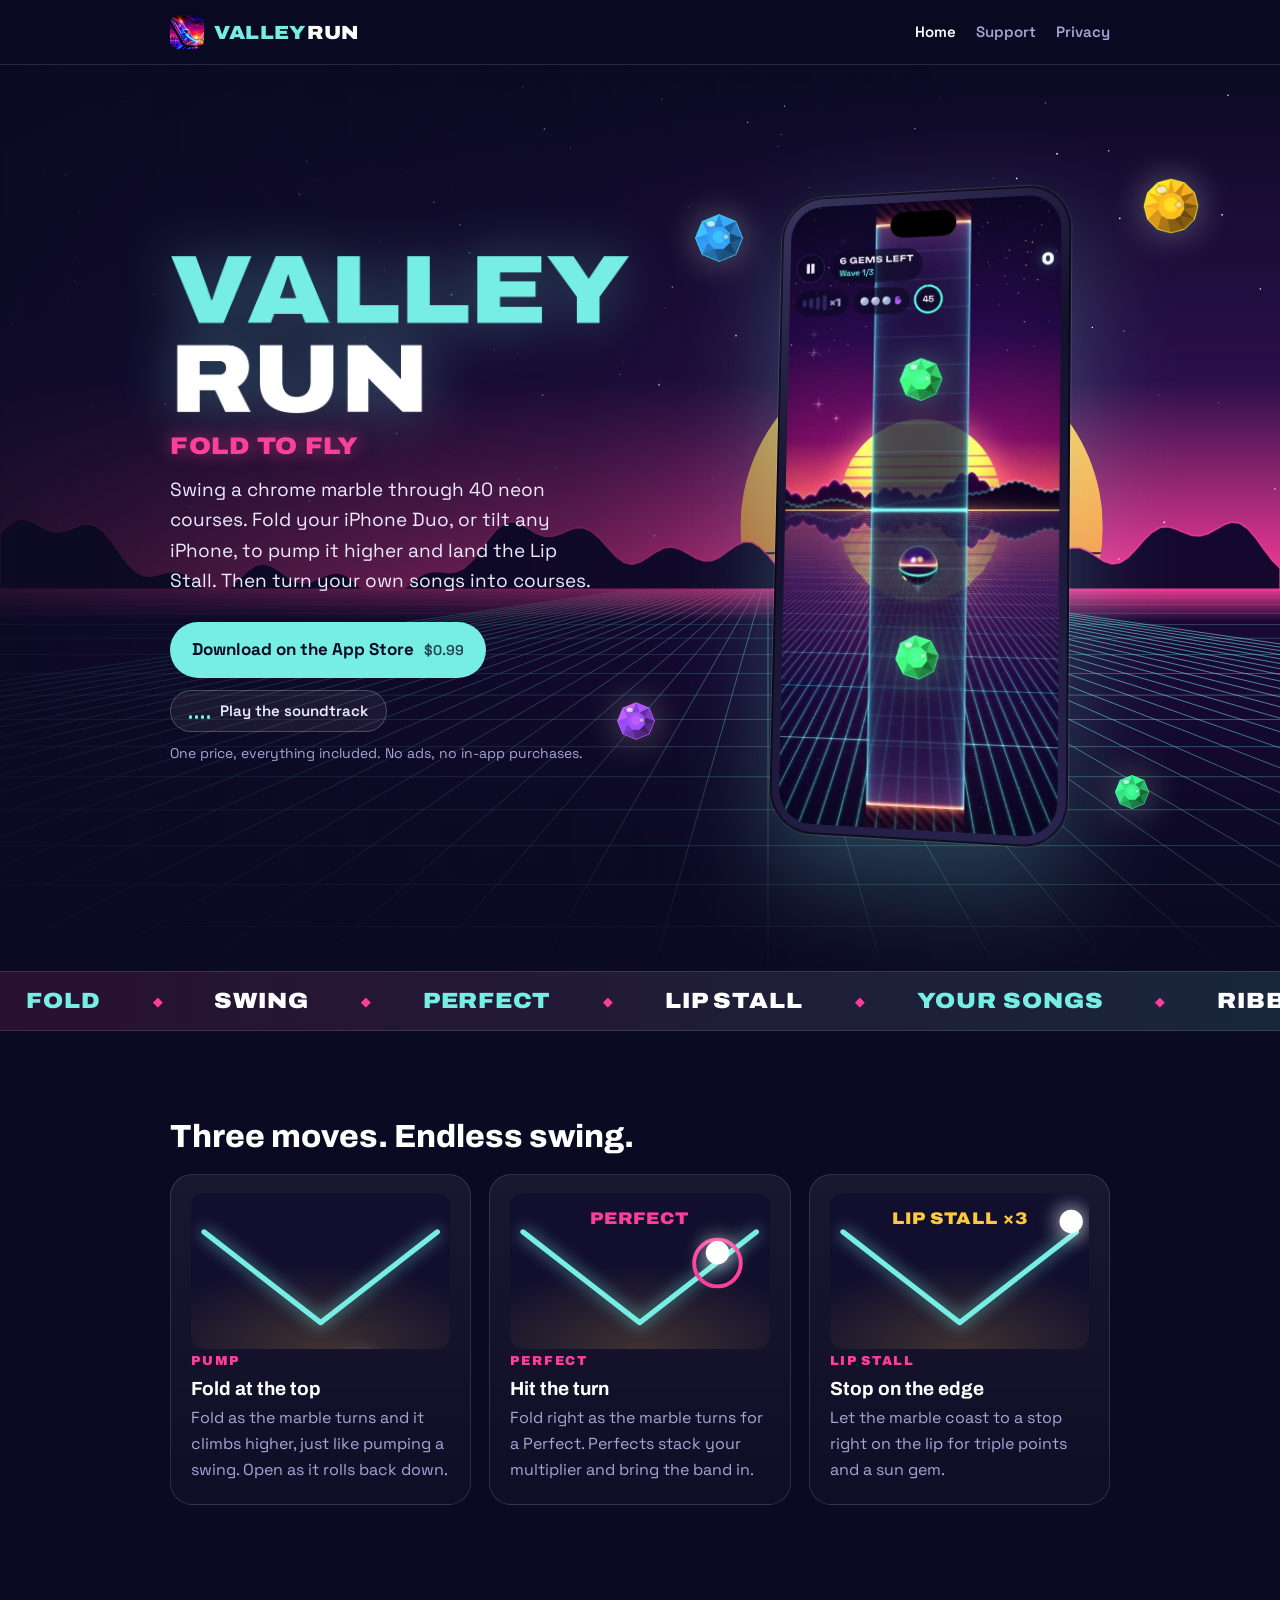
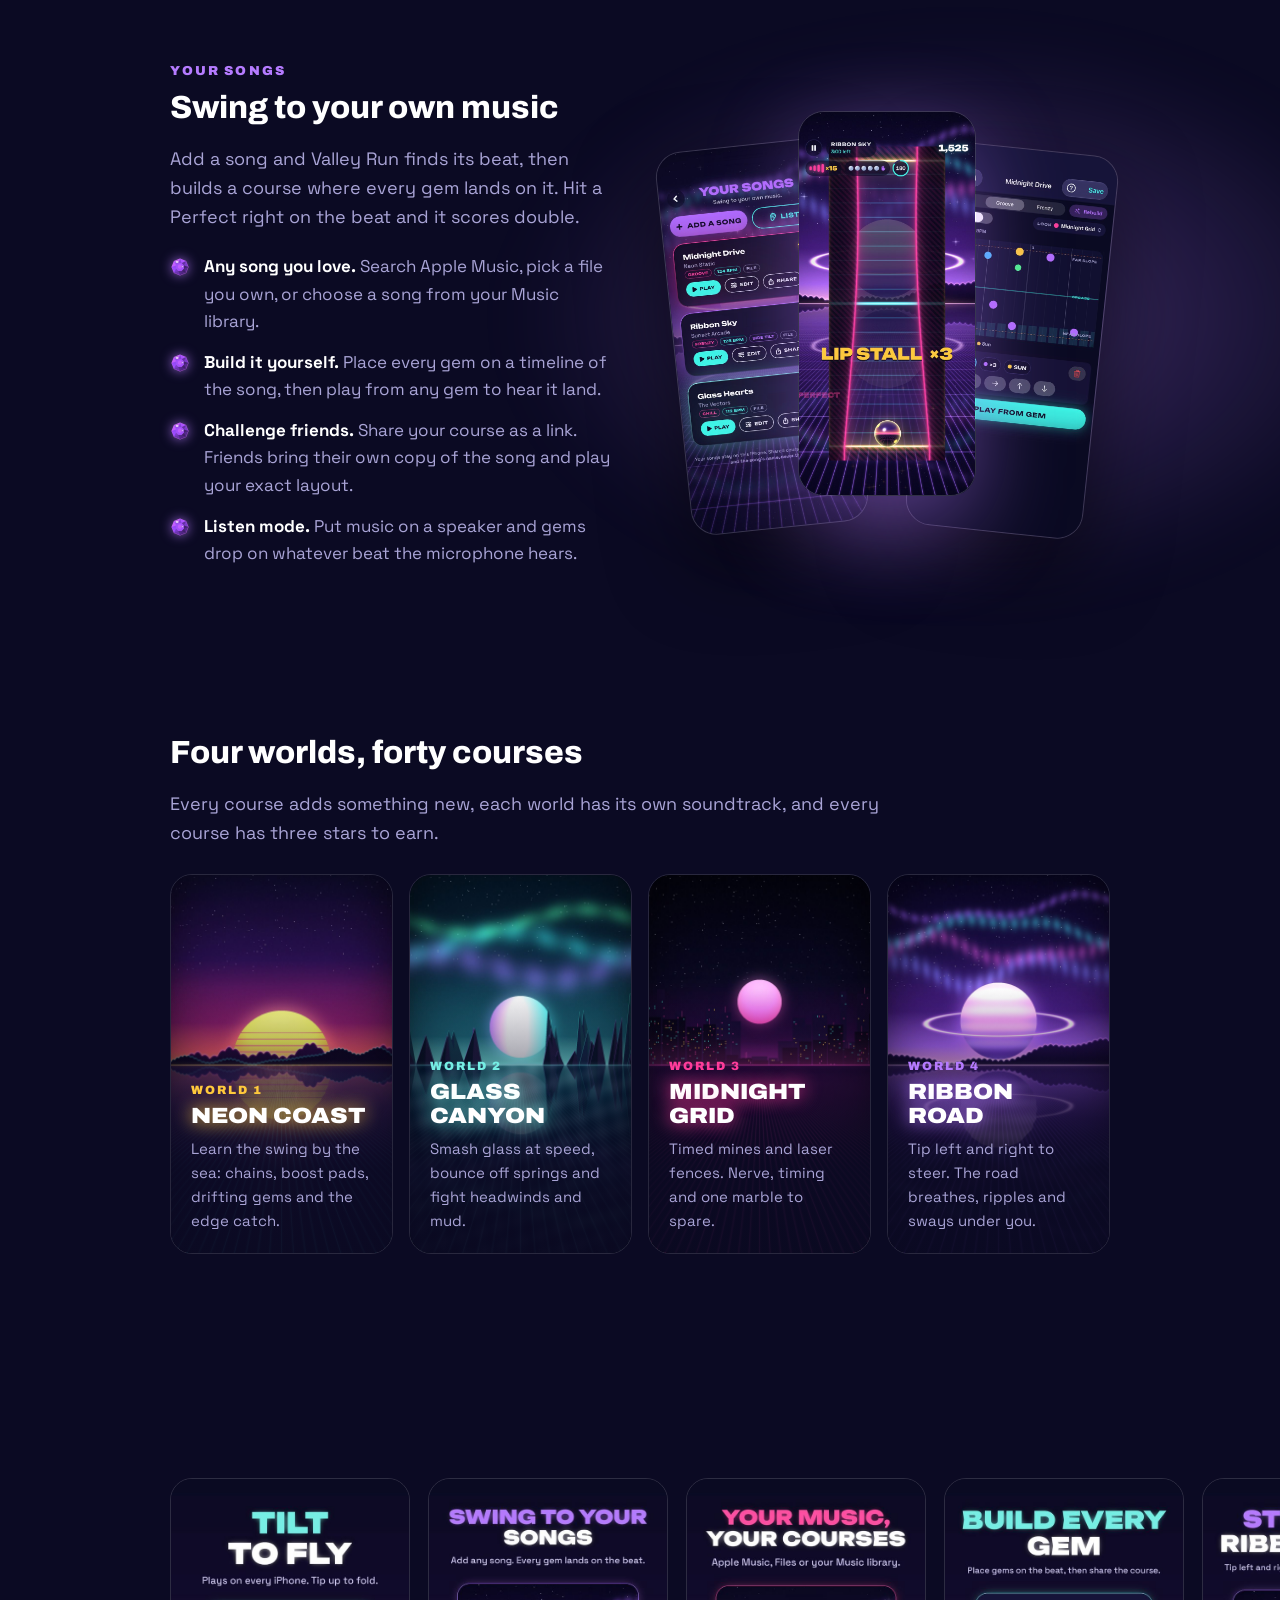
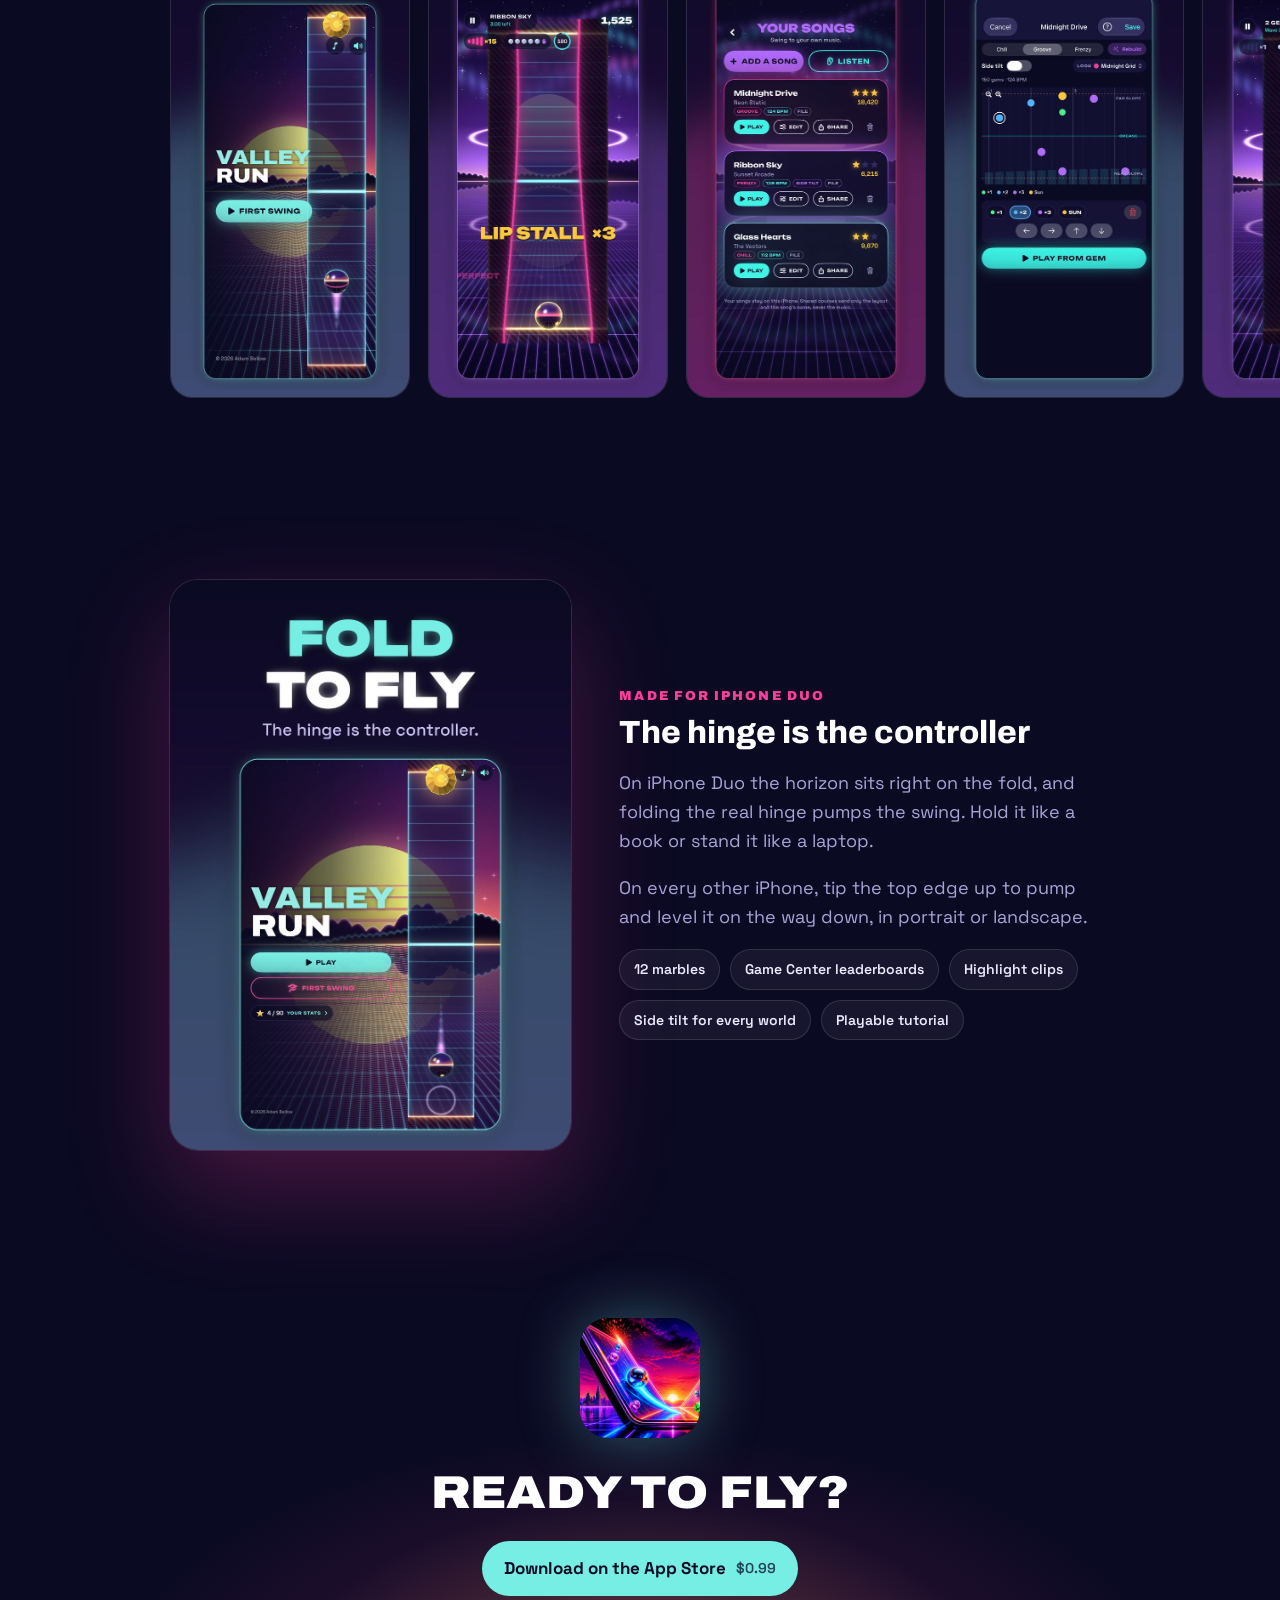
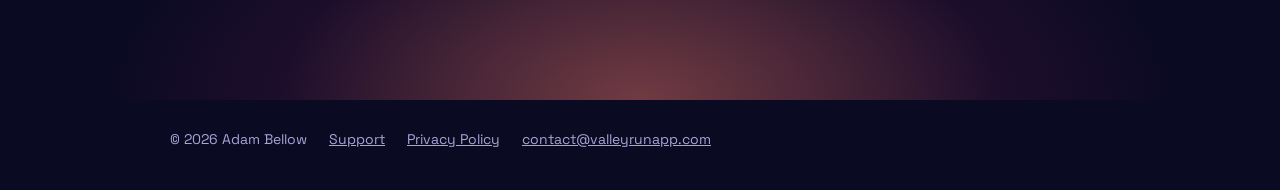
==== commit d92025b2: "Use contact@valleyrunapp.com on the site Co-Authored-By: Claude Opus 5.5 <noreply@anthropic.com> Cla" ====
--- a/index.html
+++ b/index.html
@@ -193,7 +193,7 @@
       <span>© 2026 Adam Bellow</span>
       <a href="support.html">Support</a>
       <a href="privacy.html">Privacy Policy</a>
-      <a href="mailto:adambellow+valleyrun@gmail.com">adambellow+valleyrun@gmail.com</a>
+      <a href="mailto:contact@valleyrunapp.com">contact@valleyrunapp.com</a>
     </div>
   </footer>
 
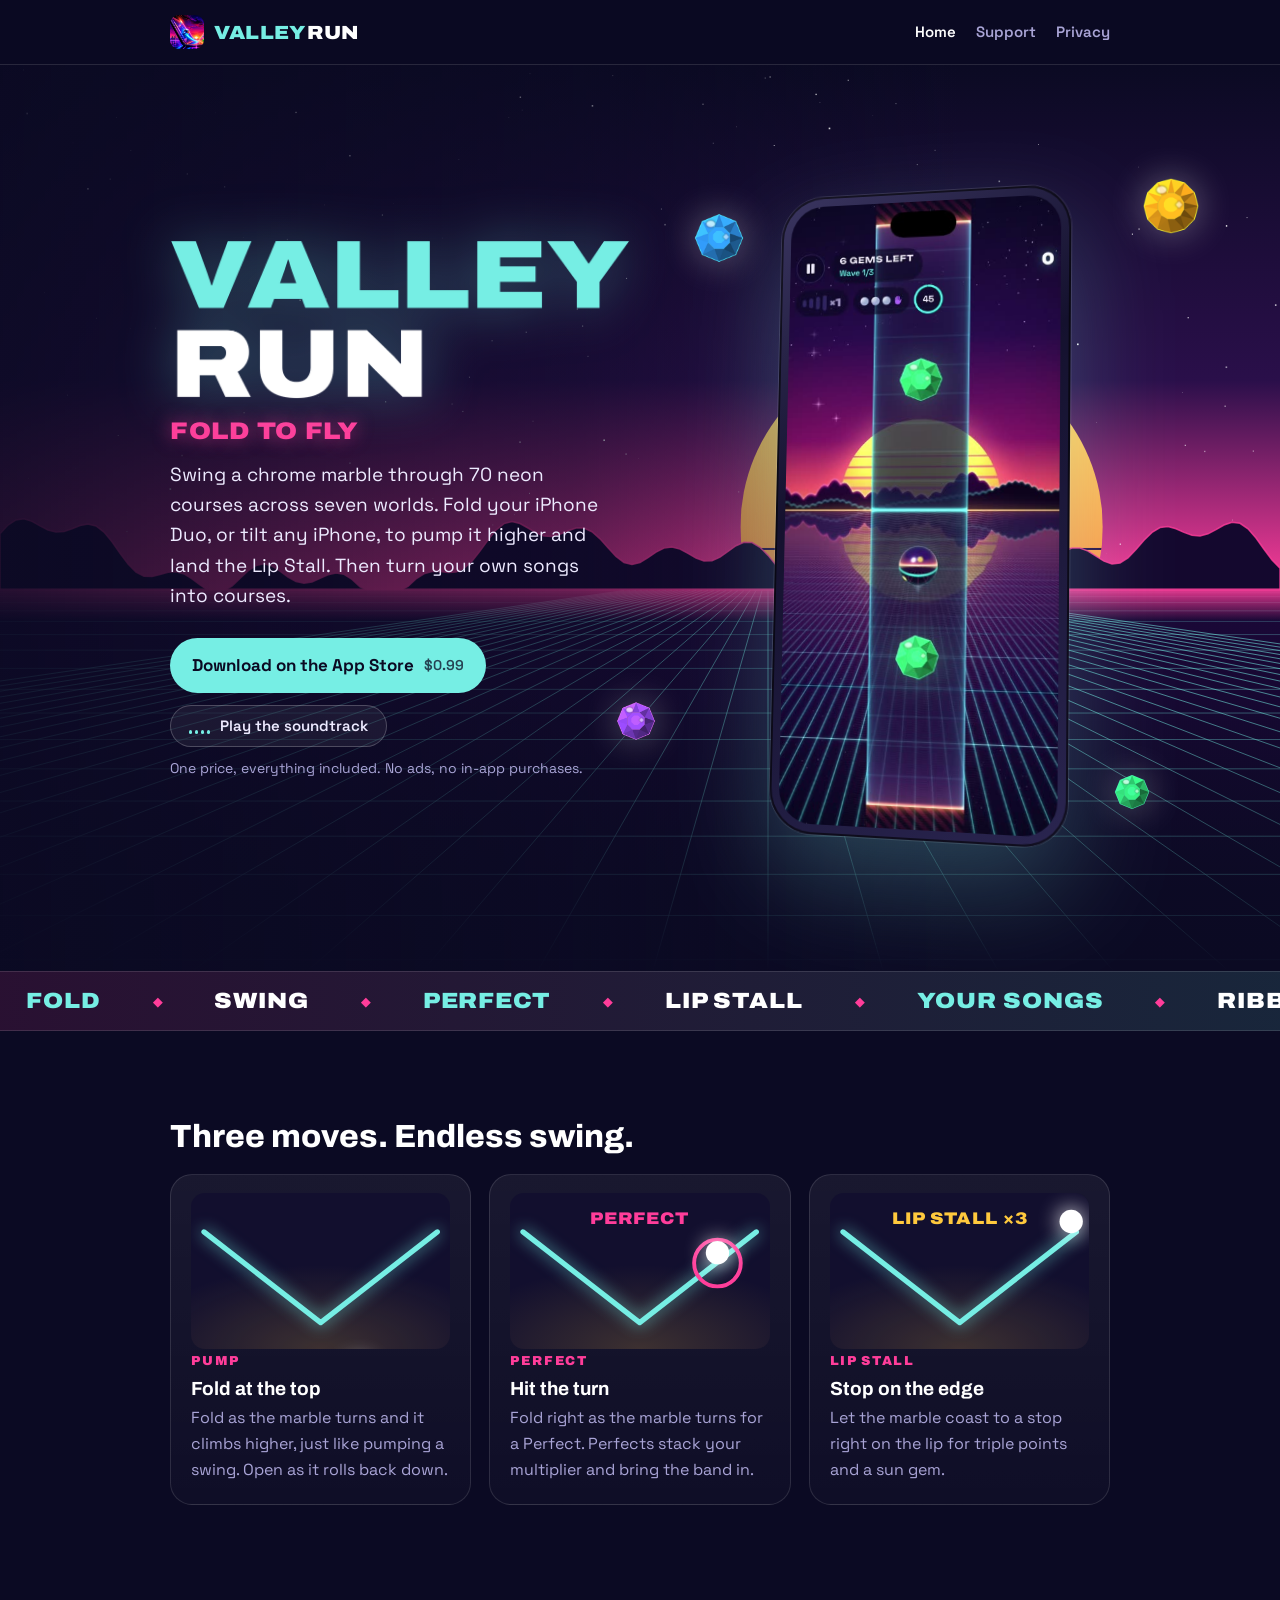
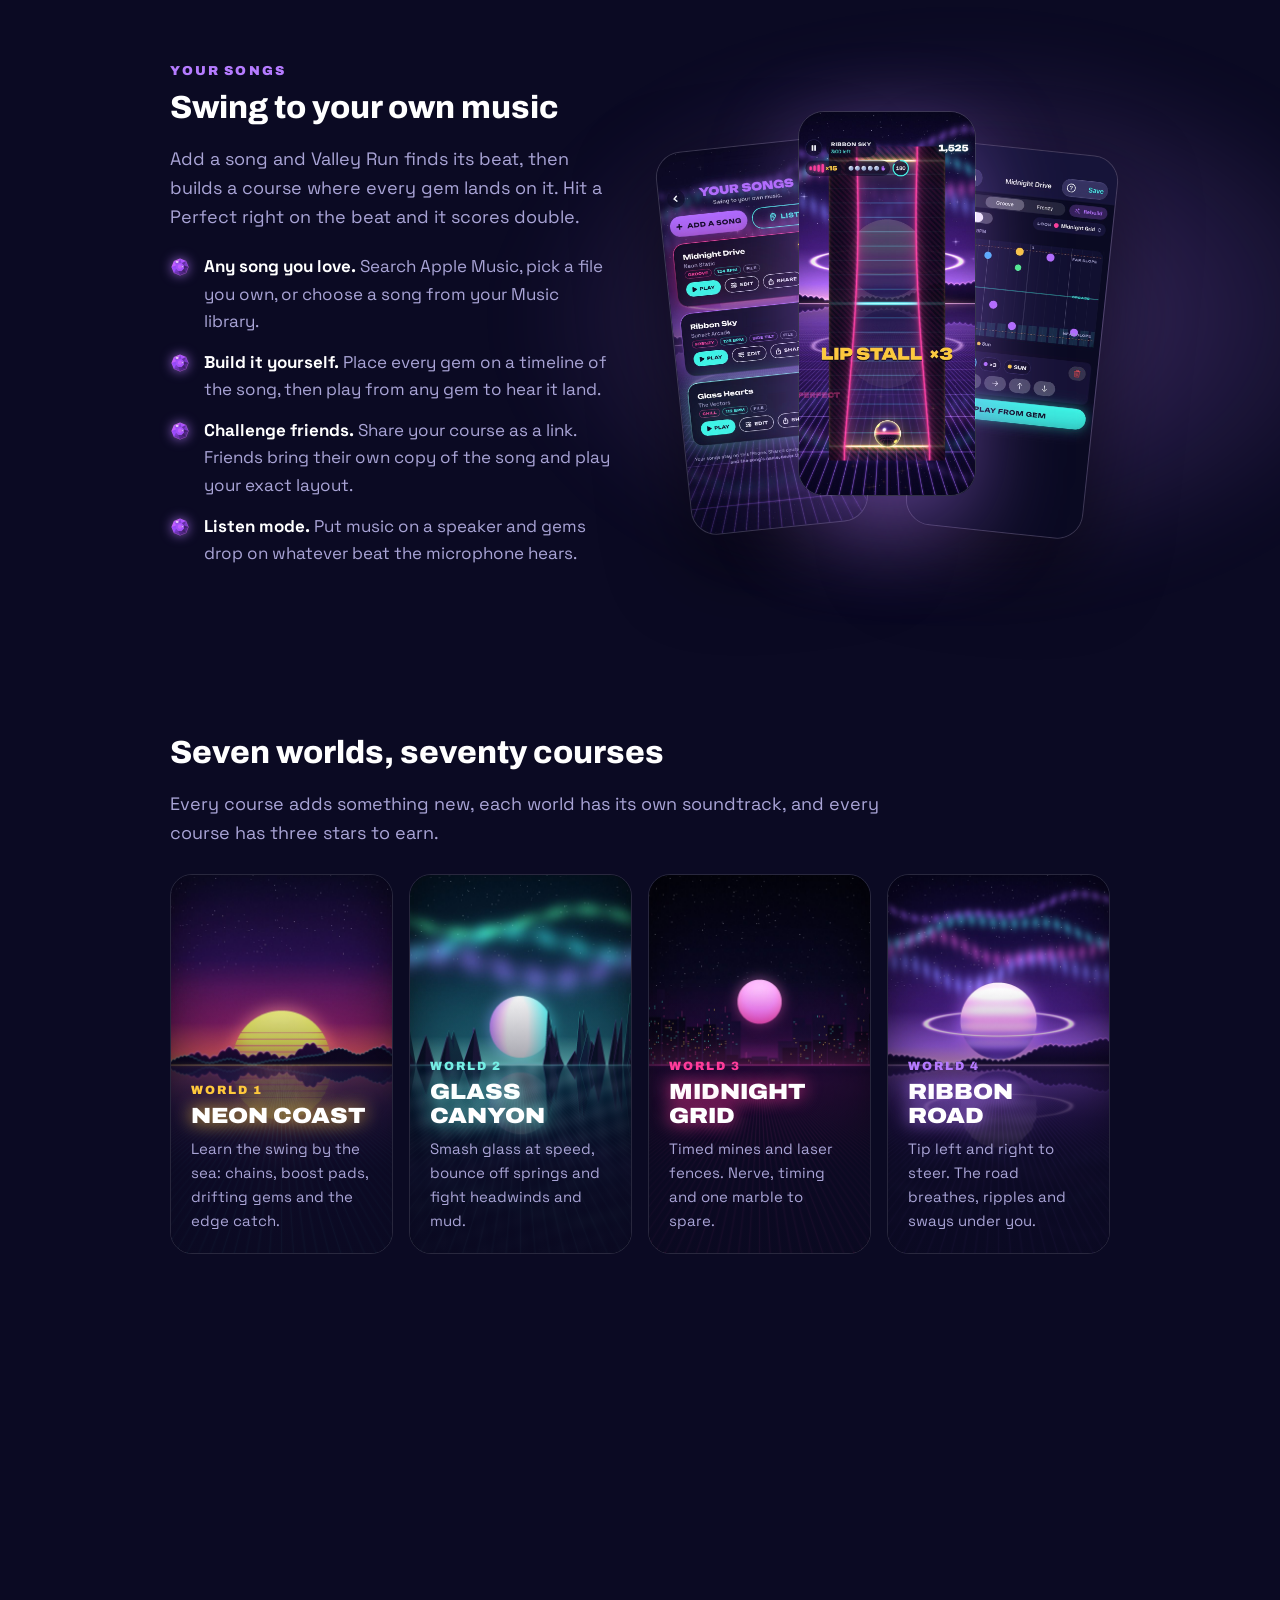
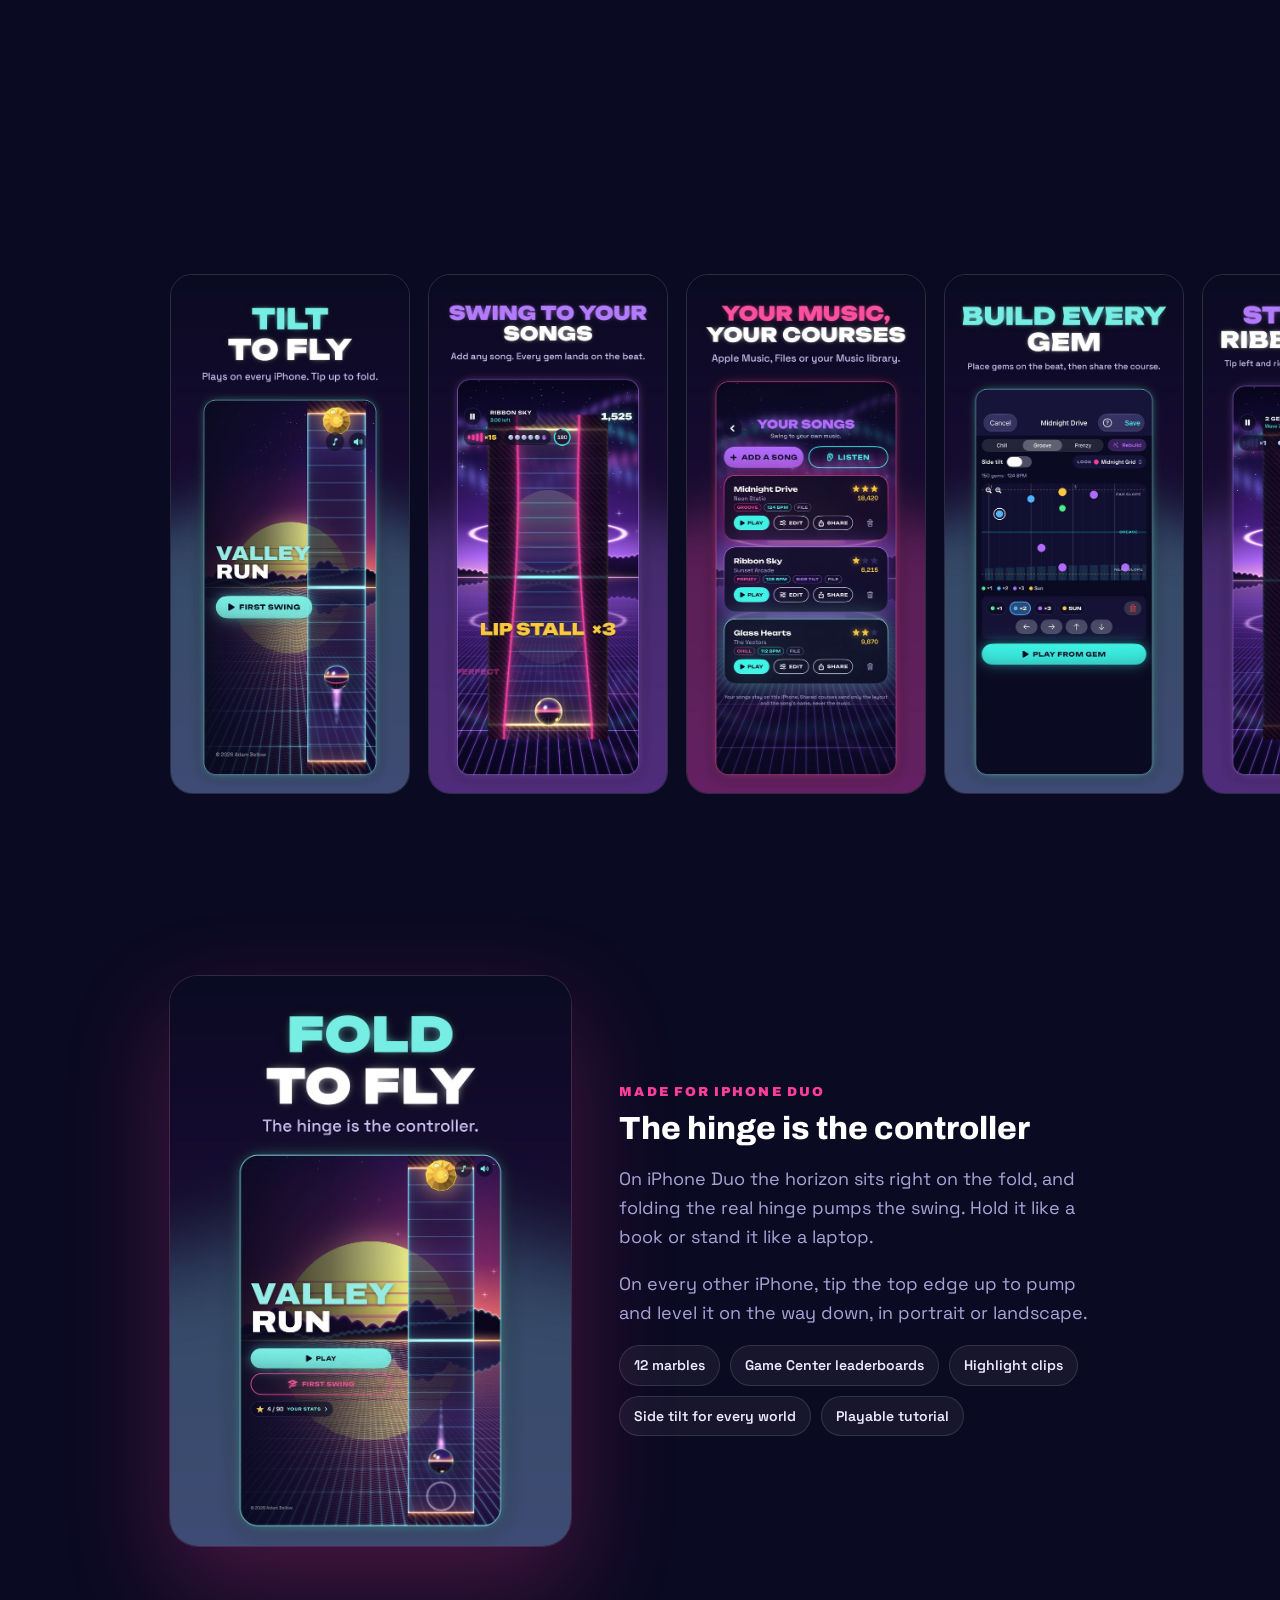
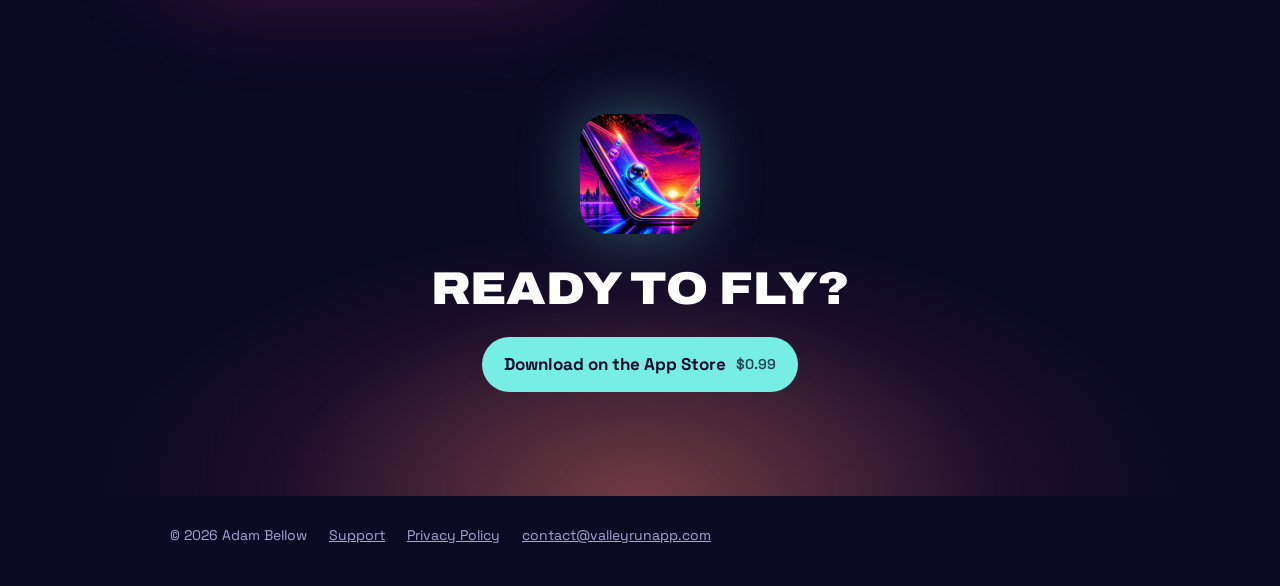
==== commit 4ceffbaf: "Seven worlds, 70 courses: Frost Peak, Coral Deep and Star Forge on the site, new FAQ answers Co-Auth" ====
--- a/index.html
+++ b/index.html
@@ -4,9 +4,9 @@
   <meta charset="utf-8">
   <meta name="viewport" content="width=device-width, initial-scale=1">
   <title>Valley Run: Fold to Fly</title>
-  <meta name="description" content="Valley Run is an arcade game for iPhone Duo and every iPhone. Swing a chrome marble through 40 neon courses, or turn your own songs into courses and share them with friends.">
+  <meta name="description" content="Valley Run is an arcade game for iPhone Duo and every iPhone. Swing a chrome marble through 70 neon courses across seven worlds, or turn your own songs into courses and share them with friends.">
   <meta property="og:title" content="Valley Run: Fold to Fly">
-  <meta property="og:description" content="Swing a chrome marble through 40 neon courses, or turn your own music into a course.">
+  <meta property="og:description" content="Swing a chrome marble through 70 neon courses across seven worlds, or turn your own music into a course.">
   <meta property="og:image" content="assets/icon.png">
   <meta name="theme-color" content="#0B0A23">
   <link rel="icon" href="assets/favicon.png">
@@ -39,7 +39,7 @@
       <div class="copy">
         <img class="wordmark" src="assets/wordmark.png" alt="Valley Run" width="952" height="327">
         <div class="tag">Fold to Fly</div>
-        <p class="lede">Swing a chrome marble through 40 neon courses. Fold your iPhone Duo, or tilt any iPhone, to pump it higher and land the Lip Stall. Then turn your own songs into courses.</p>
+        <p class="lede">Swing a chrome marble through 70 neon courses across seven worlds. Fold your iPhone Duo, or tilt any iPhone, to pump it higher and land the Lip Stall. Then turn your own songs into courses.</p>
         <div class="actions">
           <a class="cta" href="https://apps.apple.com/app/id6821073675">Download on the App Store <small>$0.99</small></a>
           <button class="sound" type="button" aria-pressed="false"><span class="eq" aria-hidden="true"><i></i><i></i><i></i><i></i></span><span class="label">Play the soundtrack</span></button>
@@ -56,8 +56,8 @@
 
   <div class="marquee" aria-hidden="true">
     <div class="track">
-      <span>Fold</span><span>Swing</span><span>Perfect</span><span>Lip Stall</span><span>Your Songs</span><span>Ribbon Road</span><span>Build</span><span>Share</span>
-      <span>Fold</span><span>Swing</span><span>Perfect</span><span>Lip Stall</span><span>Your Songs</span><span>Ribbon Road</span><span>Build</span><span>Share</span>
+      <span>Fold</span><span>Swing</span><span>Perfect</span><span>Lip Stall</span><span>Your Songs</span><span>Ribbon Road</span><span>Black Ice</span><span>Portals</span><span>Low Gravity</span><span>Build</span><span>Share</span>
+      <span>Fold</span><span>Swing</span><span>Perfect</span><span>Lip Stall</span><span>Your Songs</span><span>Ribbon Road</span><span>Black Ice</span><span>Portals</span><span>Low Gravity</span><span>Build</span><span>Share</span>
     </div>
   </div>
 
@@ -126,7 +126,7 @@
   <!-- Worlds -->
   <section class="worlds2">
     <div class="wrap">
-      <h2 class="reveal">Four worlds, forty courses</h2>
+      <h2 class="reveal">Seven worlds, seventy courses</h2>
       <p class="sub reveal">Every course adds something new, each world has its own soundtrack, and every course has three stars to earn.</p>
       <div class="wgrid">
         <a class="world reveal" style="--bg:url(bg-coast.jpg); --c:#FFC93D" href="#gallery">
@@ -140,6 +140,15 @@
         </a>
         <a class="world reveal" style="--bg:url(bg-ribbon.jpg); --c:#B57BFF" href="#gallery">
           <span class="n">World 4</span><h3>Ribbon Road</h3><p>Tip left and right to steer. The road breathes, ripples and sways under you.</p>
+        </a>
+        <a class="world reveal" style="--bg:url(bg-frost.jpg); --c:#9FE8FF" href="#gallery">
+          <span class="n">World 5</span><h3>Frost Peak</h3><p>Black ice that speeds you up, frozen gems that take two passes, and ice gates on a rhythm.</p>
+        </a>
+        <a class="world reveal" style="--bg:url(bg-coral.jpg); --c:#4CF0C8" href="#gallery">
+          <span class="n">World 6</span><h3>Coral Deep</h3><p>Clams that open and shut, portals between the slopes, and jellyfish that sting when they glow.</p>
+        </a>
+        <a class="world reveal" style="--bg:url(bg-forge.jpg); --c:#FFB04C" href="#gallery">
+          <span class="n">World 7</span><h3>Star Forge</h3><p>Low gravity, sweeping lasers and the ribbon road one last time. Everything at once.</p>
         </a>
       </div>
     </div>
@@ -158,7 +167,7 @@
       <img src="assets/reel/05-ribbon-road.jpg" alt="Steer the Ribbon Road" width="560" height="1217" loading="lazy">
       <img src="assets/reel/06-pump.jpg" alt="Pump it like a swing" width="560" height="1217" loading="lazy">
       <img src="assets/reel/07-lip-stall.jpg" alt="Stop on the edge for a Lip Stall" width="560" height="1217" loading="lazy">
-      <img src="assets/reel/08-worlds.jpg" alt="40 courses, 4 worlds" width="560" height="1217" loading="lazy">
+      <img src="assets/reel/08-worlds.jpg" alt="The world map: ten courses in every world" width="560" height="1217" loading="lazy">
       <img src="assets/reel/09-stats.jpg" alt="Every star, every stat" width="560" height="1217" loading="lazy">
       <img src="assets/reel/10-marbles.jpg" alt="Unlock 12 marbles" width="560" height="1217" loading="lazy">
     </div>
--- a/assets/site.css
+++ b/assets/site.css
@@ -196,7 +196,10 @@
 
 /* Worlds */
 .worlds2 { padding: 72px 0 88px; }
-.wgrid { display: grid; grid-template-columns: repeat(4, 1fr); gap: 16px; margin-top: 26px; }
+.wgrid { display: grid; grid-template-columns: repeat(8, 1fr); gap: 16px; margin-top: 26px; }
+.wgrid .world { grid-column: span 2; }
+/* Seven worlds: four on top, three centred below. */
+.wgrid .world:nth-child(5) { grid-column: 2 / span 2; }
 .world { position: relative; display: flex; flex-direction: column; justify-content: flex-end; min-height: 380px; padding: 20px; border-radius: 22px; overflow: hidden; text-decoration: none; color: var(--text); border: 1px solid rgba(255,255,255,.12); isolation: isolate; }
 .world::before { content: ""; position: absolute; inset: 0; background: var(--bg) center 30% / cover; z-index: -2; transition: transform .8s ease; }
 .world::after { content: ""; position: absolute; inset: 0; background: linear-gradient(180deg, rgba(11,10,35,0) 30%, rgba(11,10,35,.92) 78%); z-index: -1; }
@@ -237,6 +240,7 @@
   .hero2::after { background: linear-gradient(180deg, rgba(11,10,35,.55), rgba(11,10,35,.85) 70%, var(--night)); }
   .moves { grid-template-columns: 1fr; }
   .wgrid { grid-template-columns: repeat(2, 1fr); }
+  .wgrid .world, .wgrid .world:nth-child(5) { grid-column: auto; }
   .stack { max-width: 460px; margin: 0 auto; width: 100%; padding-bottom: min(92%, 430px); }
   .g1, .g2 { display: none; }
 }
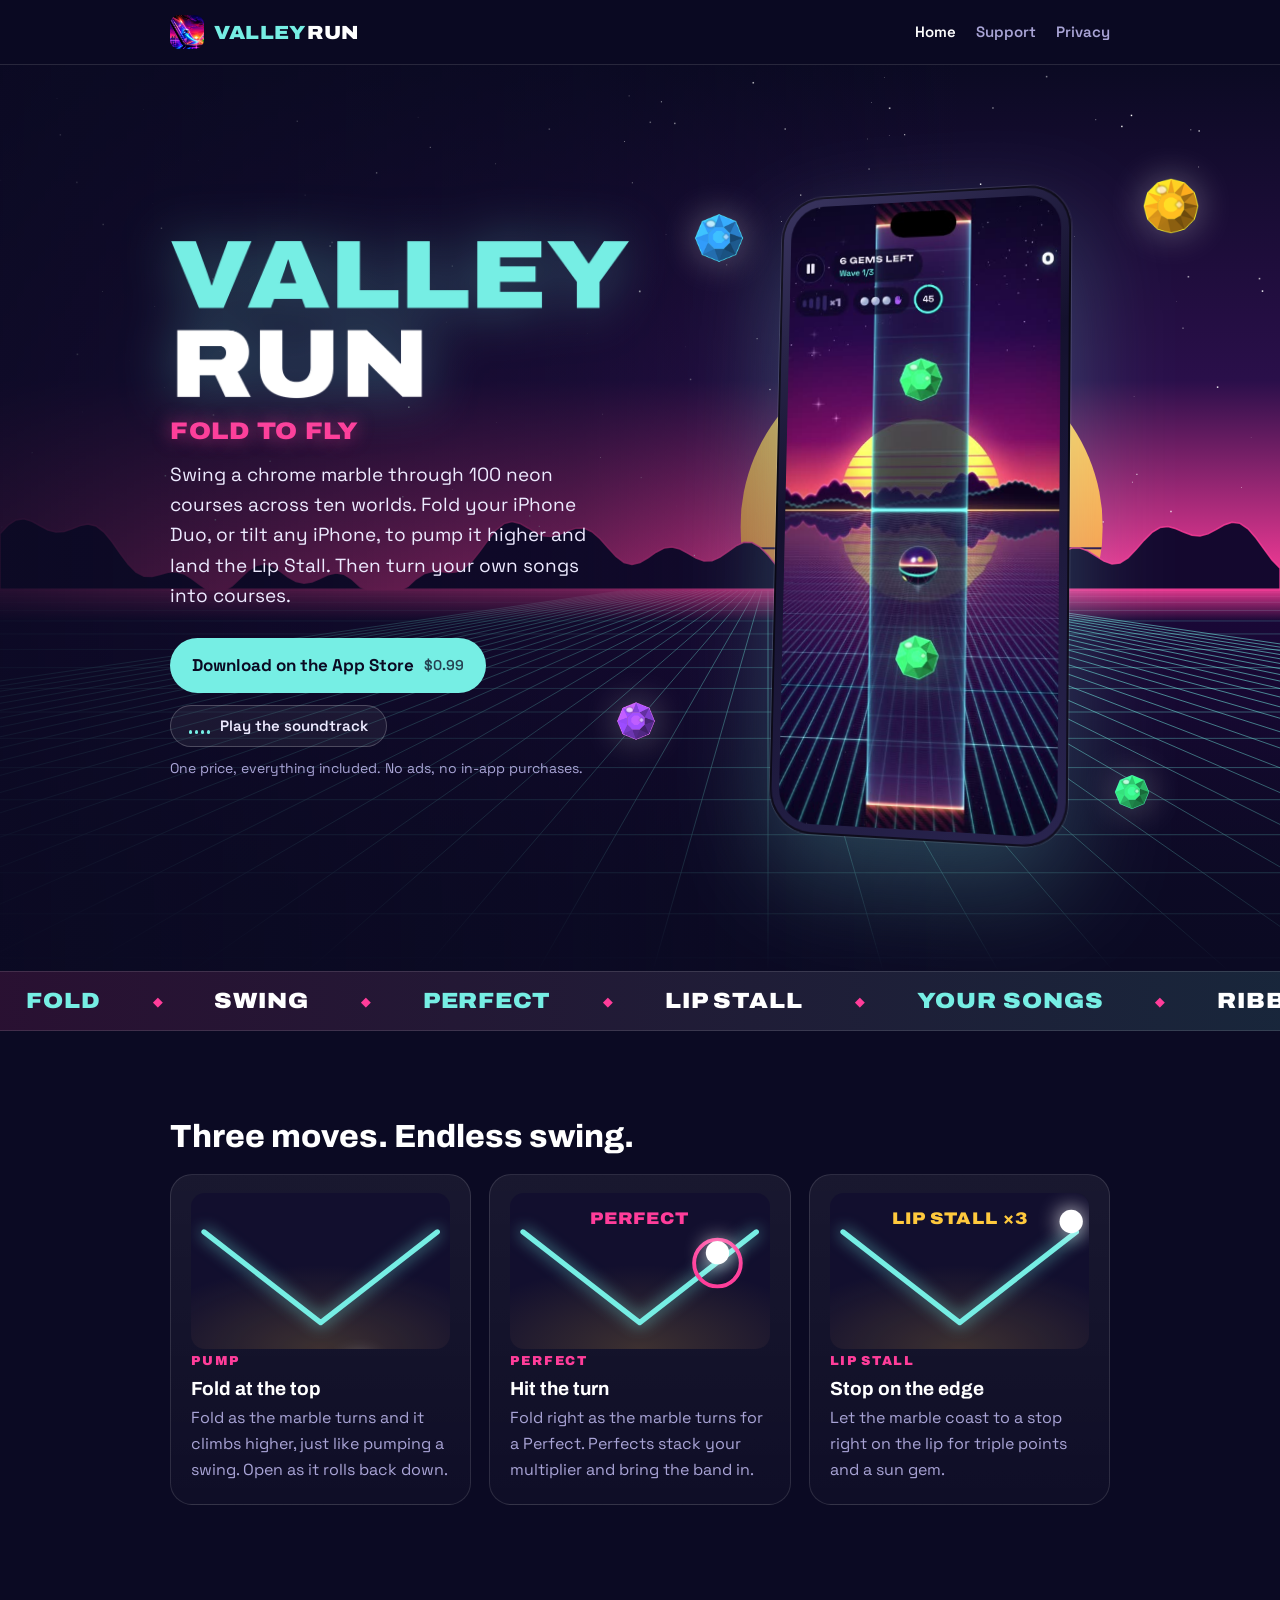
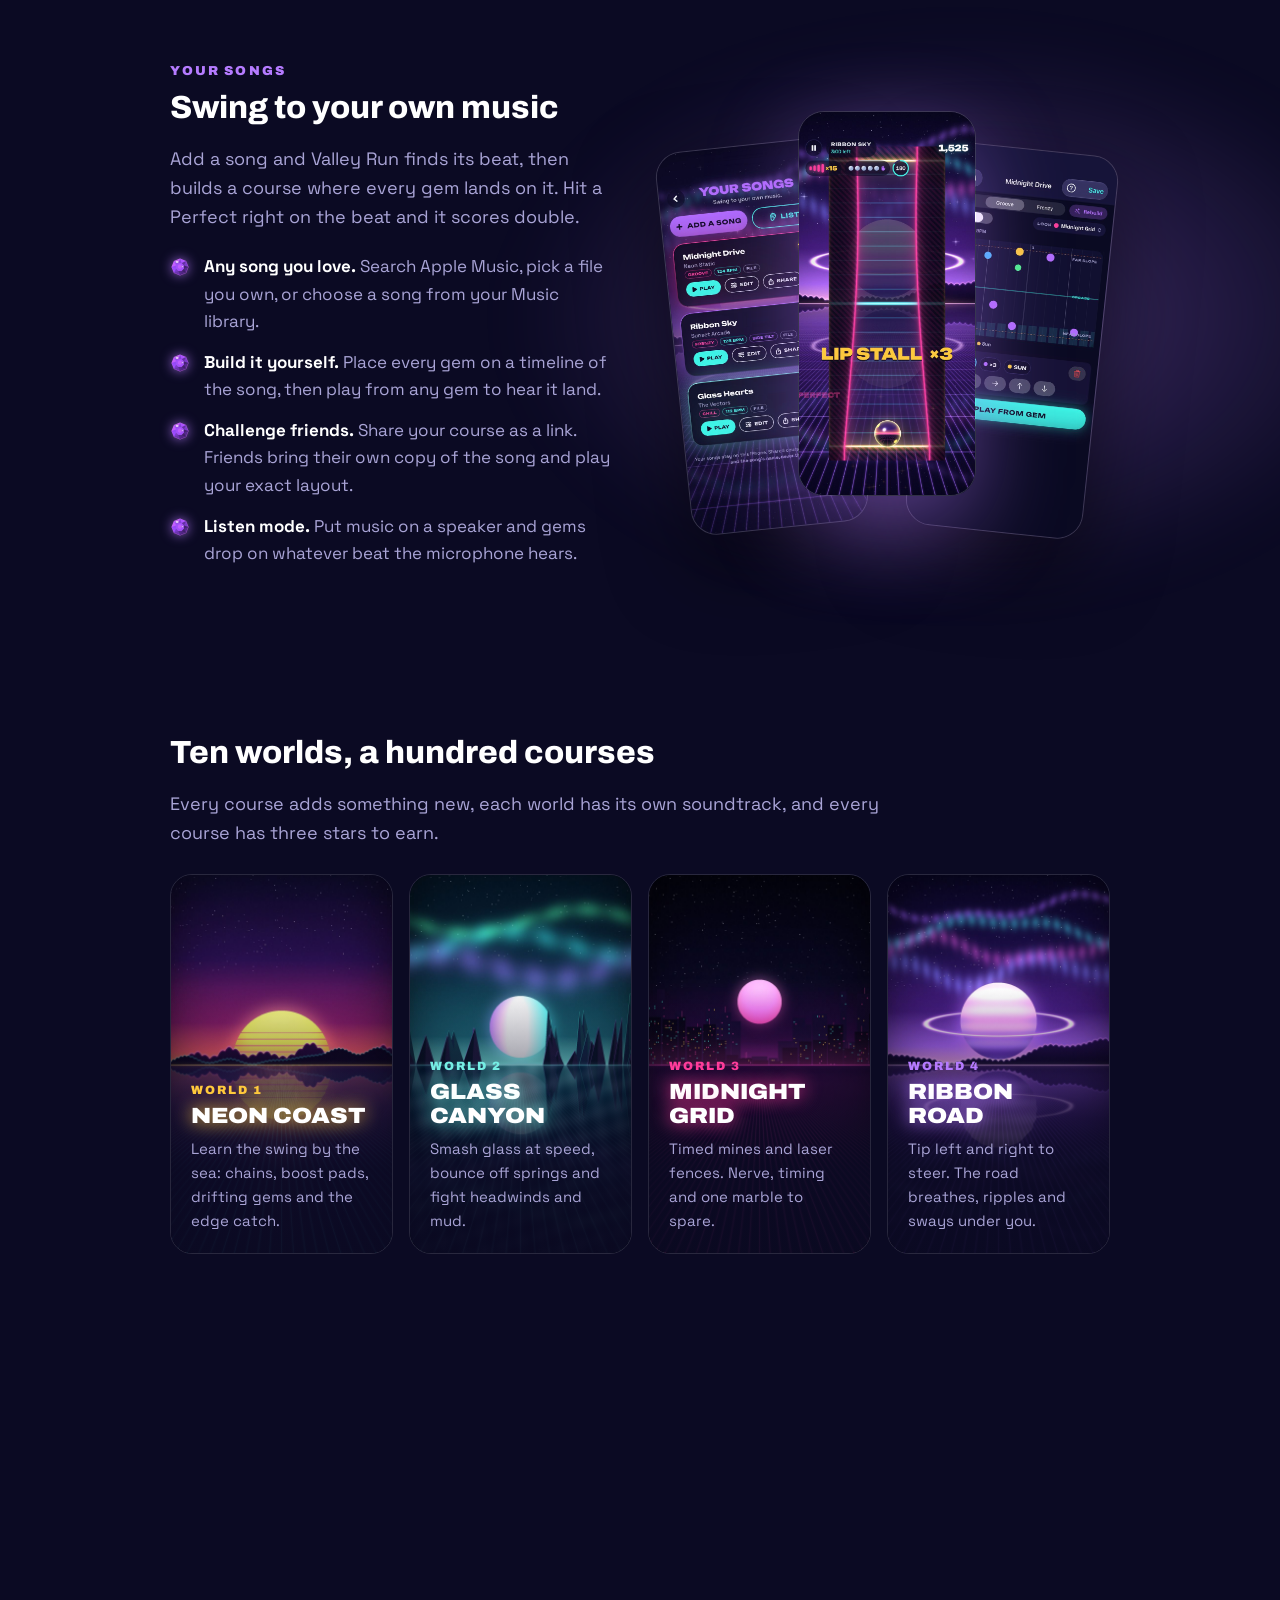
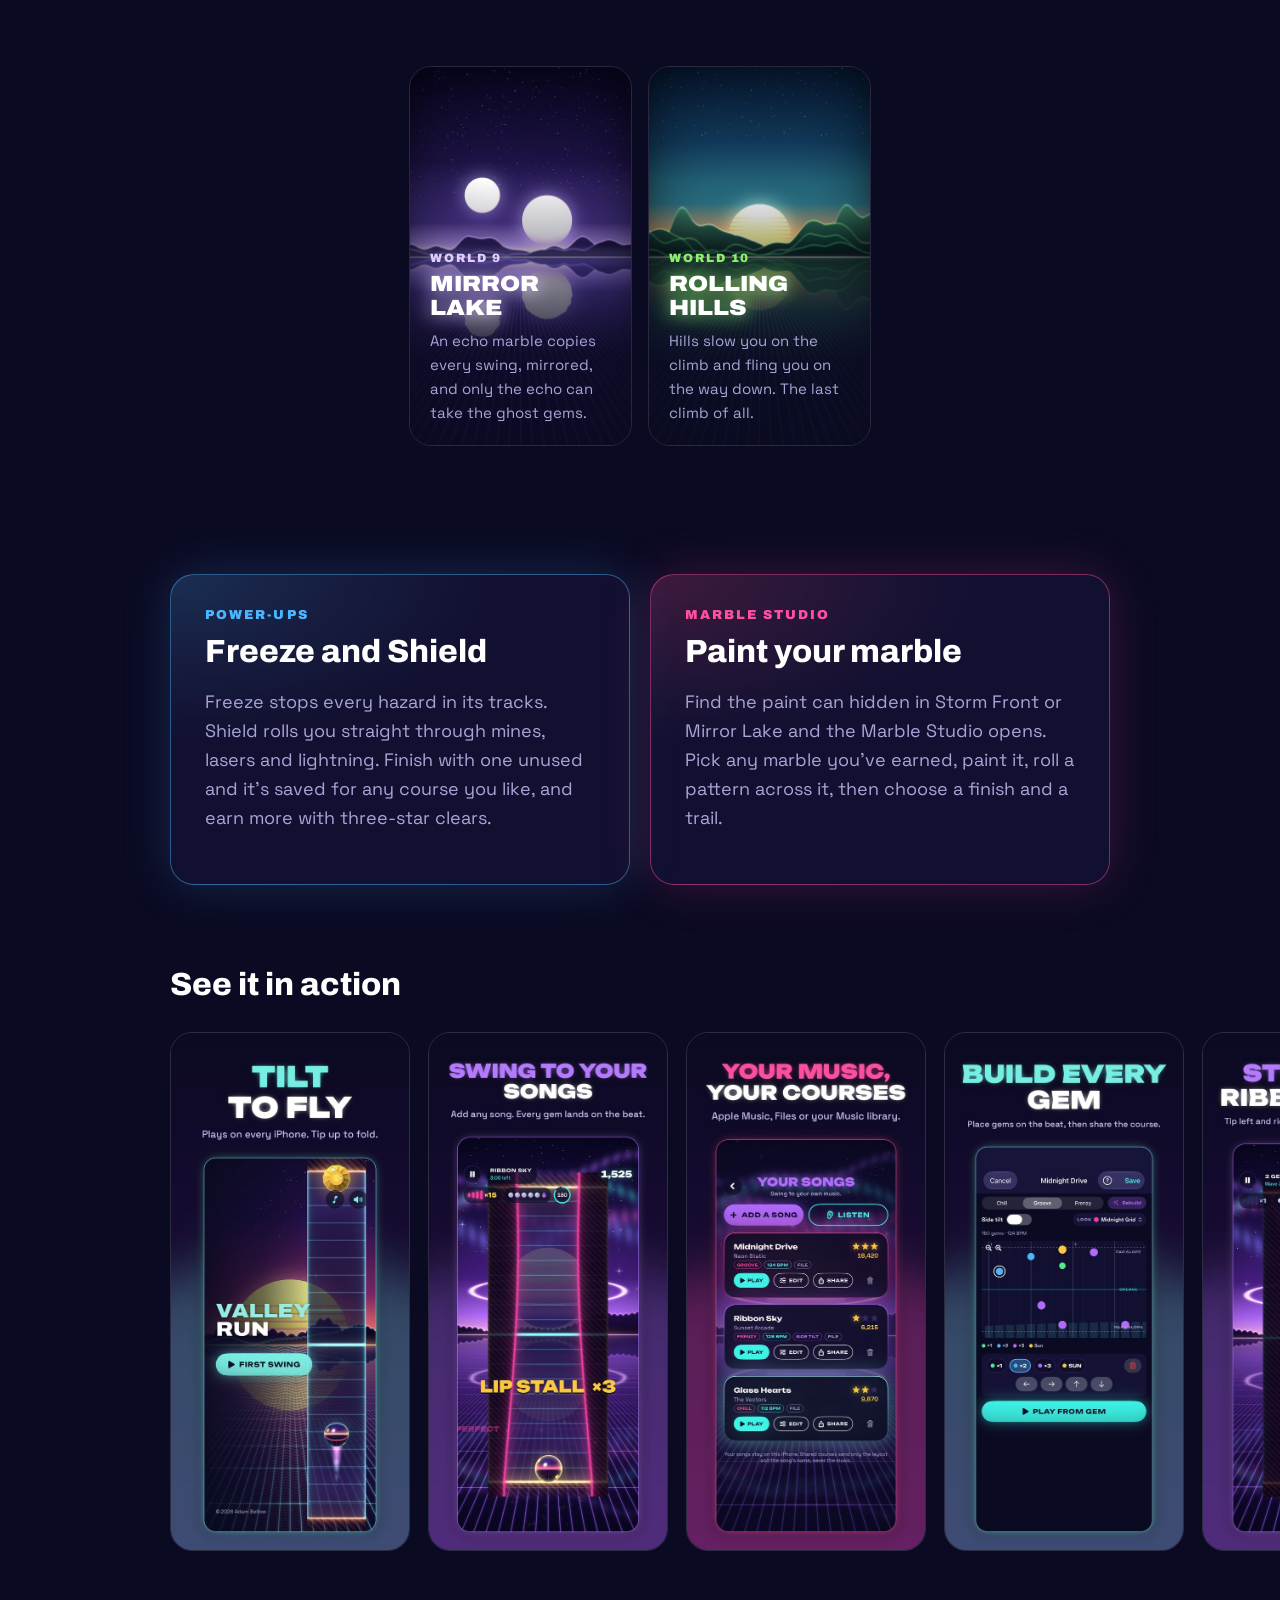
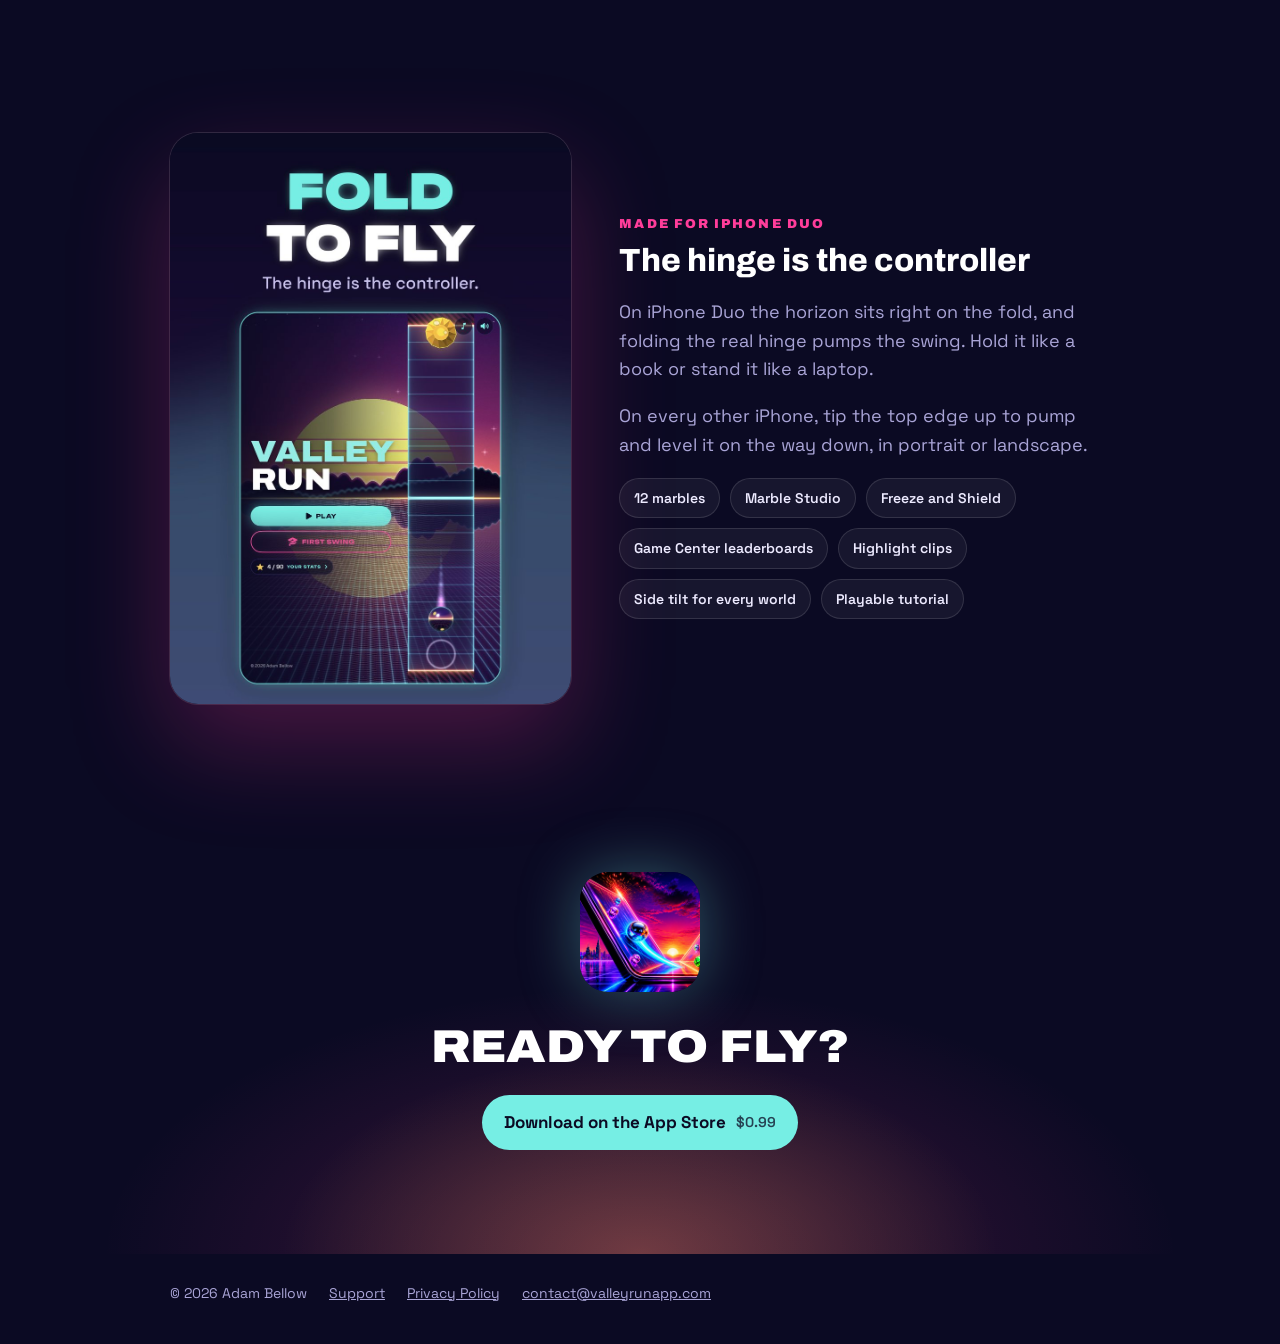
==== commit 872ac013: "Site: 1.2 content (ten worlds, 100 courses, Freeze and Shield, Marble Studio) Co-Authored-By: Claude" ====
--- a/index.html
+++ b/index.html
@@ -4,9 +4,9 @@
   <meta charset="utf-8">
   <meta name="viewport" content="width=device-width, initial-scale=1">
   <title>Valley Run: Fold to Fly</title>
-  <meta name="description" content="Valley Run is an arcade game for iPhone Duo and every iPhone. Swing a chrome marble through 70 neon courses across seven worlds, or turn your own songs into courses and share them with friends.">
+  <meta name="description" content="Valley Run is an arcade game for iPhone Duo and every iPhone. Swing a chrome marble through 100 neon courses across ten worlds, power up with Freeze and Shield, paint your own marble, or turn your own songs into courses and share them with friends.">
   <meta property="og:title" content="Valley Run: Fold to Fly">
-  <meta property="og:description" content="Swing a chrome marble through 70 neon courses across seven worlds, or turn your own music into a course.">
+  <meta property="og:description" content="Swing a chrome marble through 100 neon courses across ten worlds, or turn your own music into a course.">
   <meta property="og:image" content="assets/icon.png">
   <meta name="theme-color" content="#0B0A23">
   <link rel="icon" href="assets/favicon.png">
@@ -39,7 +39,7 @@
       <div class="copy">
         <img class="wordmark" src="assets/wordmark.png" alt="Valley Run" width="952" height="327">
         <div class="tag">Fold to Fly</div>
-        <p class="lede">Swing a chrome marble through 70 neon courses across seven worlds. Fold your iPhone Duo, or tilt any iPhone, to pump it higher and land the Lip Stall. Then turn your own songs into courses.</p>
+        <p class="lede">Swing a chrome marble through 100 neon courses across ten worlds. Fold your iPhone Duo, or tilt any iPhone, to pump it higher and land the Lip Stall. Then turn your own songs into courses.</p>
         <div class="actions">
           <a class="cta" href="https://apps.apple.com/app/id6821073675">Download on the App Store <small>$0.99</small></a>
           <button class="sound" type="button" aria-pressed="false"><span class="eq" aria-hidden="true"><i></i><i></i><i></i><i></i></span><span class="label">Play the soundtrack</span></button>
@@ -56,8 +56,8 @@
 
   <div class="marquee" aria-hidden="true">
     <div class="track">
-      <span>Fold</span><span>Swing</span><span>Perfect</span><span>Lip Stall</span><span>Your Songs</span><span>Ribbon Road</span><span>Black Ice</span><span>Portals</span><span>Low Gravity</span><span>Build</span><span>Share</span>
-      <span>Fold</span><span>Swing</span><span>Perfect</span><span>Lip Stall</span><span>Your Songs</span><span>Ribbon Road</span><span>Black Ice</span><span>Portals</span><span>Low Gravity</span><span>Build</span><span>Share</span>
+      <span>Fold</span><span>Swing</span><span>Perfect</span><span>Lip Stall</span><span>Your Songs</span><span>Ribbon Road</span><span>Black Ice</span><span>Portals</span><span>Low Gravity</span><span>Tornadoes</span><span>Echo</span><span>Freeze</span><span>Shield</span><span>Build</span><span>Share</span>
+      <span>Fold</span><span>Swing</span><span>Perfect</span><span>Lip Stall</span><span>Your Songs</span><span>Ribbon Road</span><span>Black Ice</span><span>Portals</span><span>Low Gravity</span><span>Tornadoes</span><span>Echo</span><span>Freeze</span><span>Shield</span><span>Build</span><span>Share</span>
     </div>
   </div>
 
@@ -126,7 +126,7 @@
   <!-- Worlds -->
   <section class="worlds2">
     <div class="wrap">
-      <h2 class="reveal">Seven worlds, seventy courses</h2>
+      <h2 class="reveal">Ten worlds, a hundred courses</h2>
       <p class="sub reveal">Every course adds something new, each world has its own soundtrack, and every course has three stars to earn.</p>
       <div class="wgrid">
         <a class="world reveal" style="--bg:url(bg-coast.jpg); --c:#FFC93D" href="#gallery">
@@ -150,6 +150,33 @@
         <a class="world reveal" style="--bg:url(bg-forge.jpg); --c:#FFB04C" href="#gallery">
           <span class="n">World 7</span><h3>Star Forge</h3><p>Low gravity, sweeping lasers and the ribbon road one last time. Everything at once.</p>
         </a>
+        <a class="world reveal" style="--bg:url(bg-storm.jpg); --c:#8FA4FF" href="#gallery">
+          <span class="n">World 8</span><h3>Storm Front</h3><p>Tornadoes fling the marble aside, and lightning flashes once before it strikes.</p>
+        </a>
+        <a class="world reveal" style="--bg:url(bg-mirror.jpg); --c:#E2CCFF" href="#gallery">
+          <span class="n">World 9</span><h3>Mirror Lake</h3><p>An echo marble copies every swing, mirrored, and only the echo can take the ghost gems.</p>
+        </a>
+        <a class="world reveal" style="--bg:url(bg-hills.jpg); --c:#8CF06A" href="#gallery">
+          <span class="n">World 10</span><h3>Rolling Hills</h3><p>Hills slow you on the climb and fling you on the way down. The last climb of all.</p>
+        </a>
+      </div>
+    </div>
+  </section>
+
+  <!-- Power-ups and the Marble Studio -->
+  <section class="extras">
+    <div class="wrap">
+      <div class="xgrid">
+        <div class="xcard reveal" style="--c:#4CB5FF">
+          <div class="eyebrow">Power-ups</div>
+          <h2>Freeze and Shield</h2>
+          <p class="sub">Freeze stops every hazard in its tracks. Shield rolls you straight through mines, lasers and lightning. Finish with one unused and it's saved for any course you like, and earn more with three-star clears.</p>
+        </div>
+        <div class="xcard reveal" style="--c:#FF4FA3">
+          <div class="eyebrow">Marble Studio</div>
+          <h2>Paint your marble</h2>
+          <p class="sub">Find the paint can hidden in Storm Front or Mirror Lake and the Marble Studio opens. Pick any marble you've earned, paint it, roll a pattern across it, then choose a finish and a trail.</p>
+        </div>
       </div>
     </div>
   </section>
@@ -183,7 +210,7 @@
         <p class="sub">On iPhone Duo the horizon sits right on the fold, and folding the real hinge pumps the swing. Hold it like a book or stand it like a laptop.</p>
         <p class="sub">On every other iPhone, tip the top edge up to pump and level it on the way down, in portrait or landscape.</p>
         <div class="chips">
-          <span>12 marbles</span><span>Game Center leaderboards</span><span>Highlight clips</span><span>Side tilt for every world</span><span>Playable tutorial</span>
+          <span>12 marbles</span><span>Marble Studio</span><span>Freeze and Shield</span><span>Game Center leaderboards</span><span>Highlight clips</span><span>Side tilt for every world</span><span>Playable tutorial</span>
         </div>
       </div>
     </div>
--- a/assets/site.css
+++ b/assets/site.css
@@ -199,7 +199,7 @@
 .wgrid { display: grid; grid-template-columns: repeat(8, 1fr); gap: 16px; margin-top: 26px; }
 .wgrid .world { grid-column: span 2; }
 /* Seven worlds: four on top, three centred below. */
-.wgrid .world:nth-child(5) { grid-column: 2 / span 2; }
+.wgrid .world:nth-child(9) { grid-column: 3 / span 2; }
 .world { position: relative; display: flex; flex-direction: column; justify-content: flex-end; min-height: 380px; padding: 20px; border-radius: 22px; overflow: hidden; text-decoration: none; color: var(--text); border: 1px solid rgba(255,255,255,.12); isolation: isolate; }
 .world::before { content: ""; position: absolute; inset: 0; background: var(--bg) center 30% / cover; z-index: -2; transition: transform .8s ease; }
 .world::after { content: ""; position: absolute; inset: 0; background: linear-gradient(180deg, rgba(11,10,35,0) 30%, rgba(11,10,35,.92) 78%); z-index: -1; }
@@ -240,7 +240,7 @@
   .hero2::after { background: linear-gradient(180deg, rgba(11,10,35,.55), rgba(11,10,35,.85) 70%, var(--night)); }
   .moves { grid-template-columns: 1fr; }
   .wgrid { grid-template-columns: repeat(2, 1fr); }
-  .wgrid .world, .wgrid .world:nth-child(5) { grid-column: auto; }
+  .wgrid .world, .wgrid .world:nth-child(9) { grid-column: auto; }
   .stack { max-width: 460px; margin: 0 auto; width: 100%; padding-bottom: min(92%, 430px); }
   .g1, .g2 { display: none; }
 }
@@ -251,3 +251,11 @@
   .marquee span::after { margin-left: 36px; }
   .reel img { width: 64vw; }
 }
+
+/* Power-ups and the Marble Studio */
+.extras { padding: 40px 0 10px; }
+.xgrid { display: grid; grid-template-columns: 1fr 1fr; gap: 20px; }
+.xcard { padding: 34px; border-radius: 24px; border: 1px solid color-mix(in srgb, var(--c) 45%, transparent); background: radial-gradient(120% 90% at 0% 0%, color-mix(in srgb, var(--c) 22%, transparent), rgba(23,20,58,.6) 60%); box-shadow: 0 0 50px color-mix(in srgb, var(--c) 18%, transparent); }
+.xcard .eyebrow { color: var(--c); }
+.xcard h2 { margin: 8px 0 12px; }
+@media (max-width: 820px) { .xgrid { grid-template-columns: 1fr; } .xcard { padding: 26px; } }
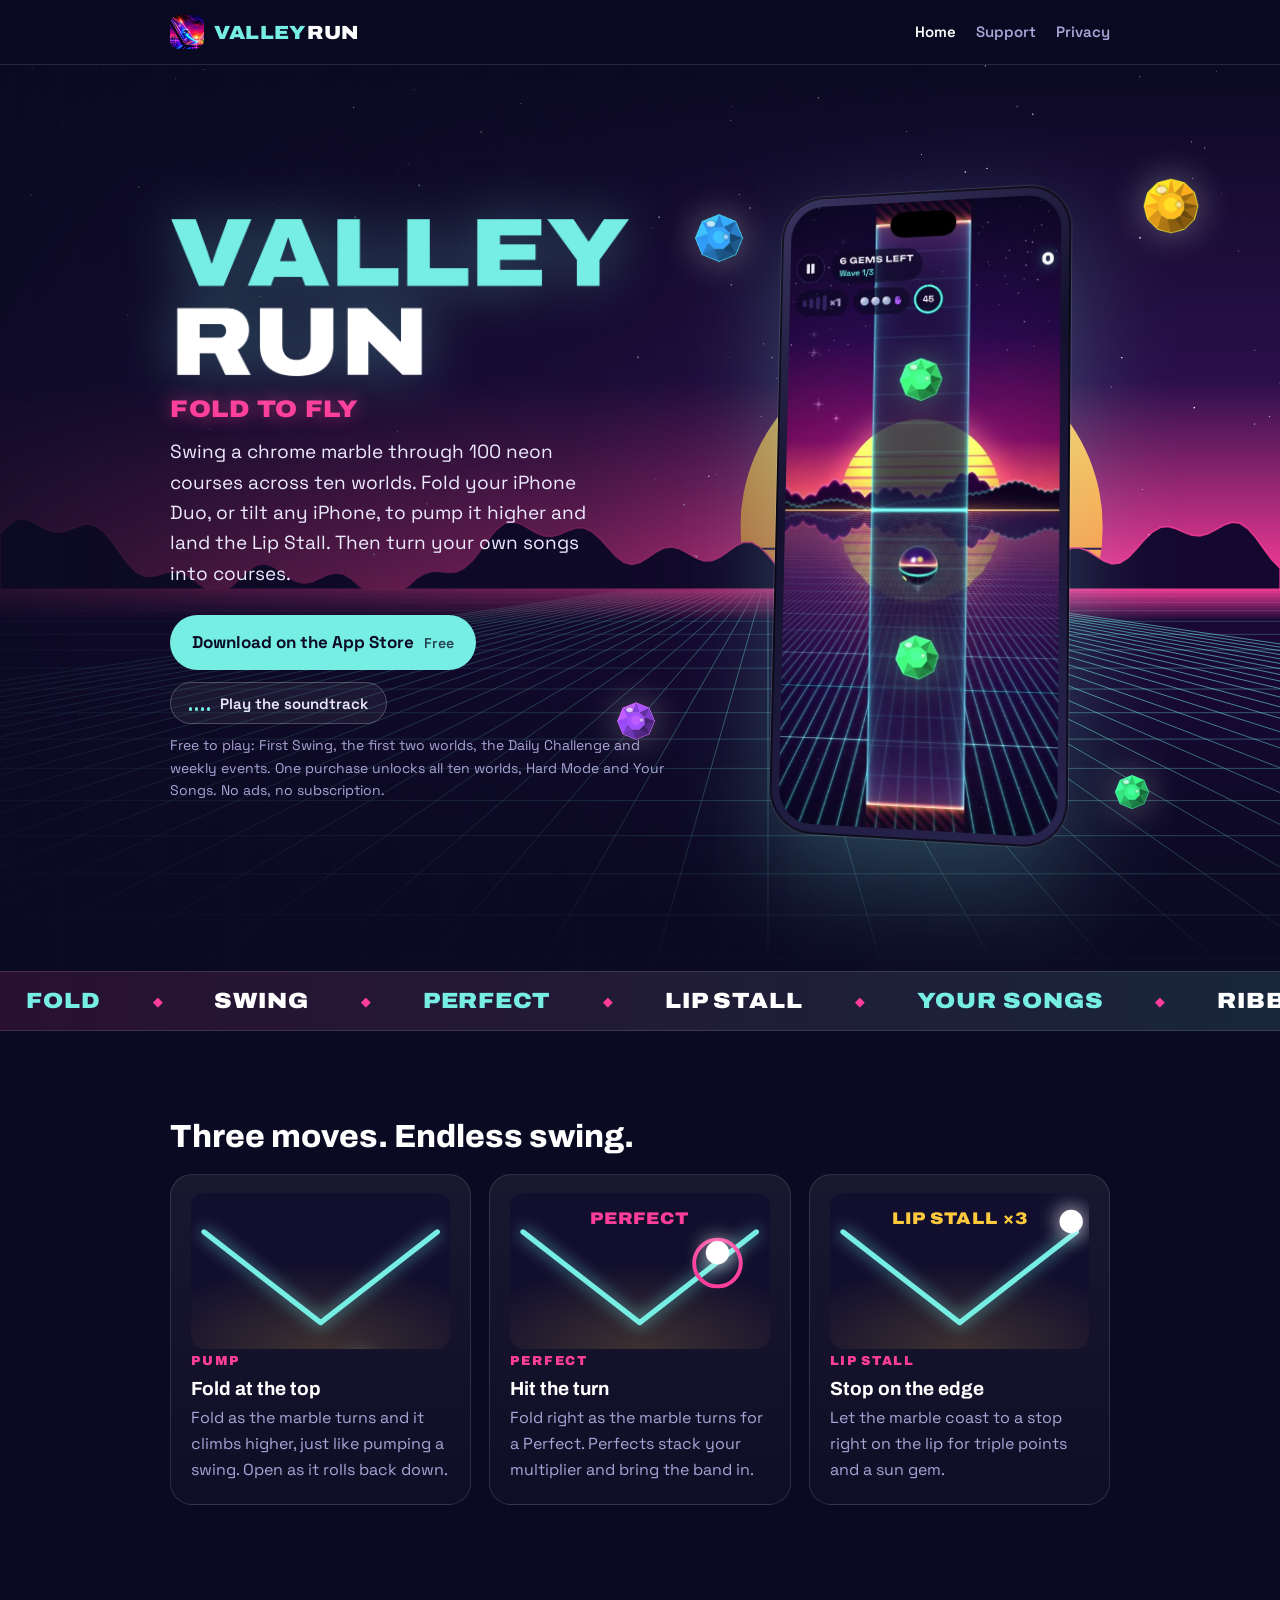
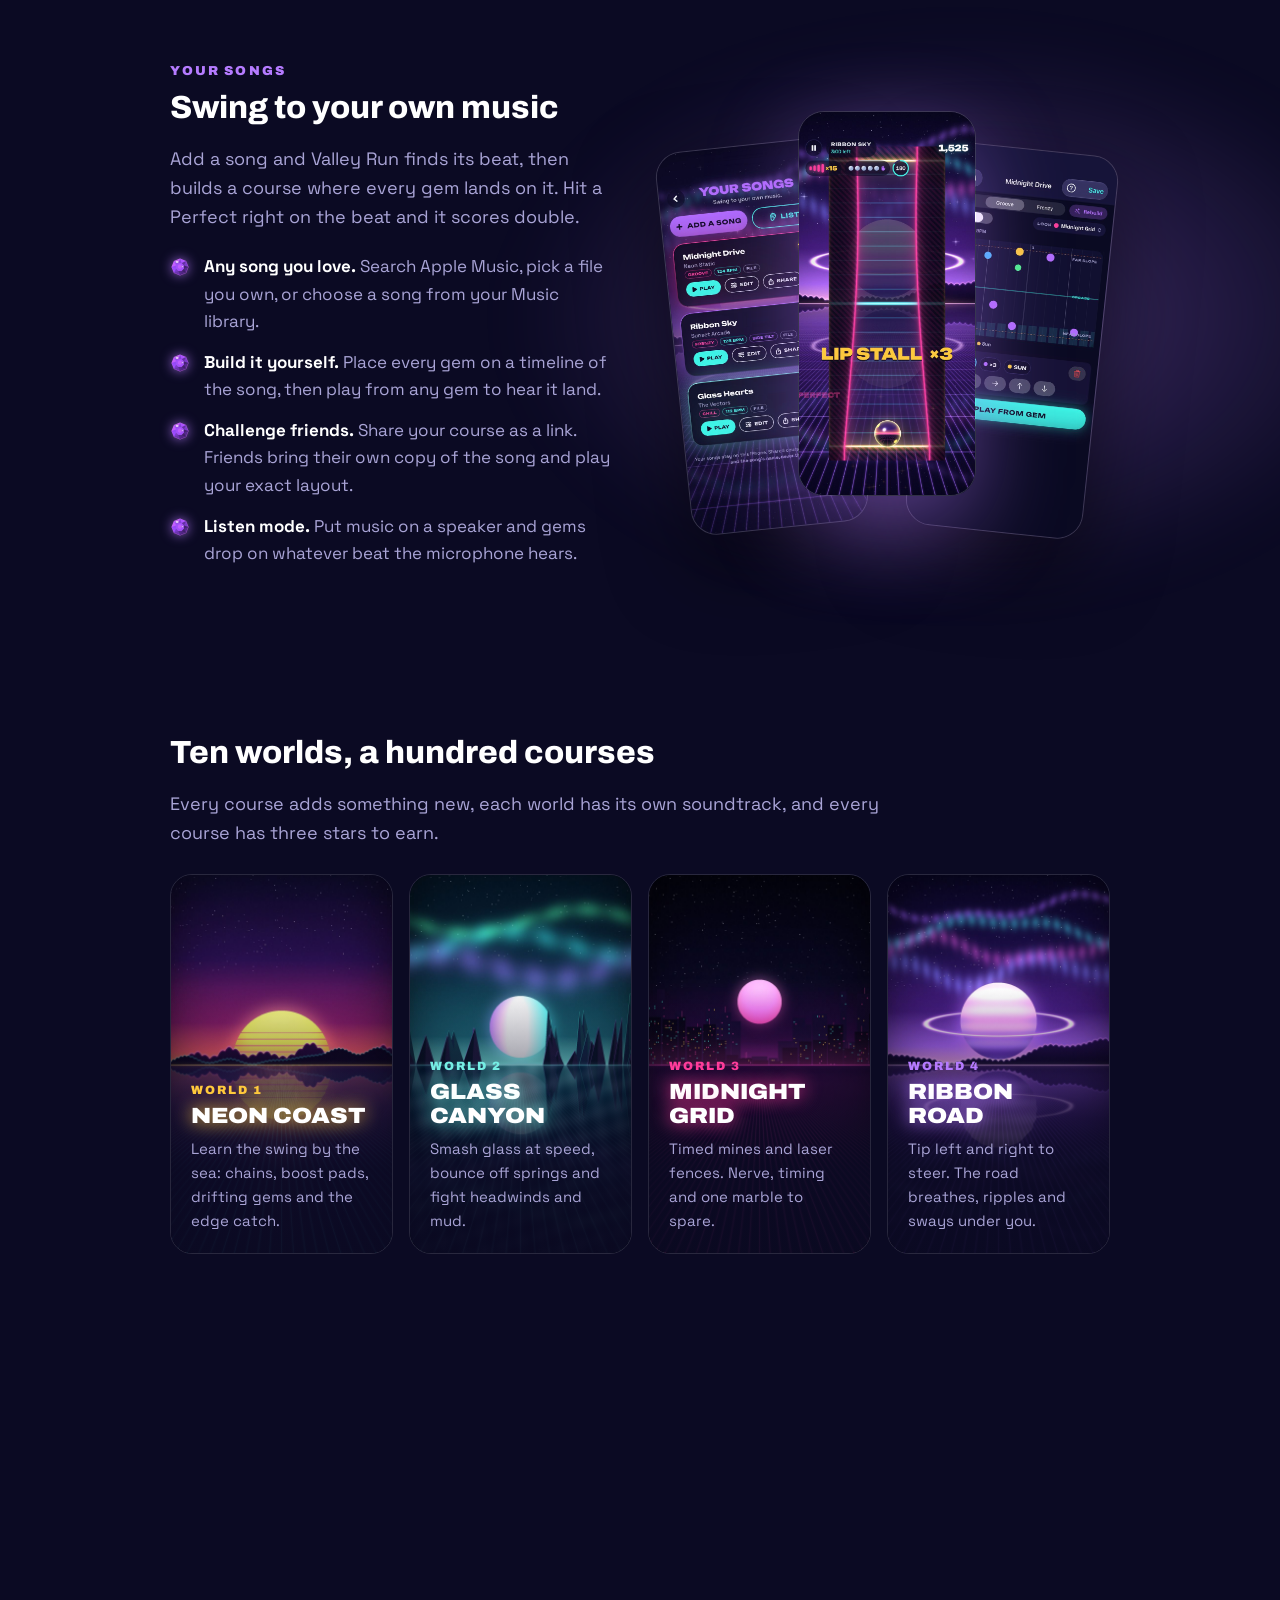
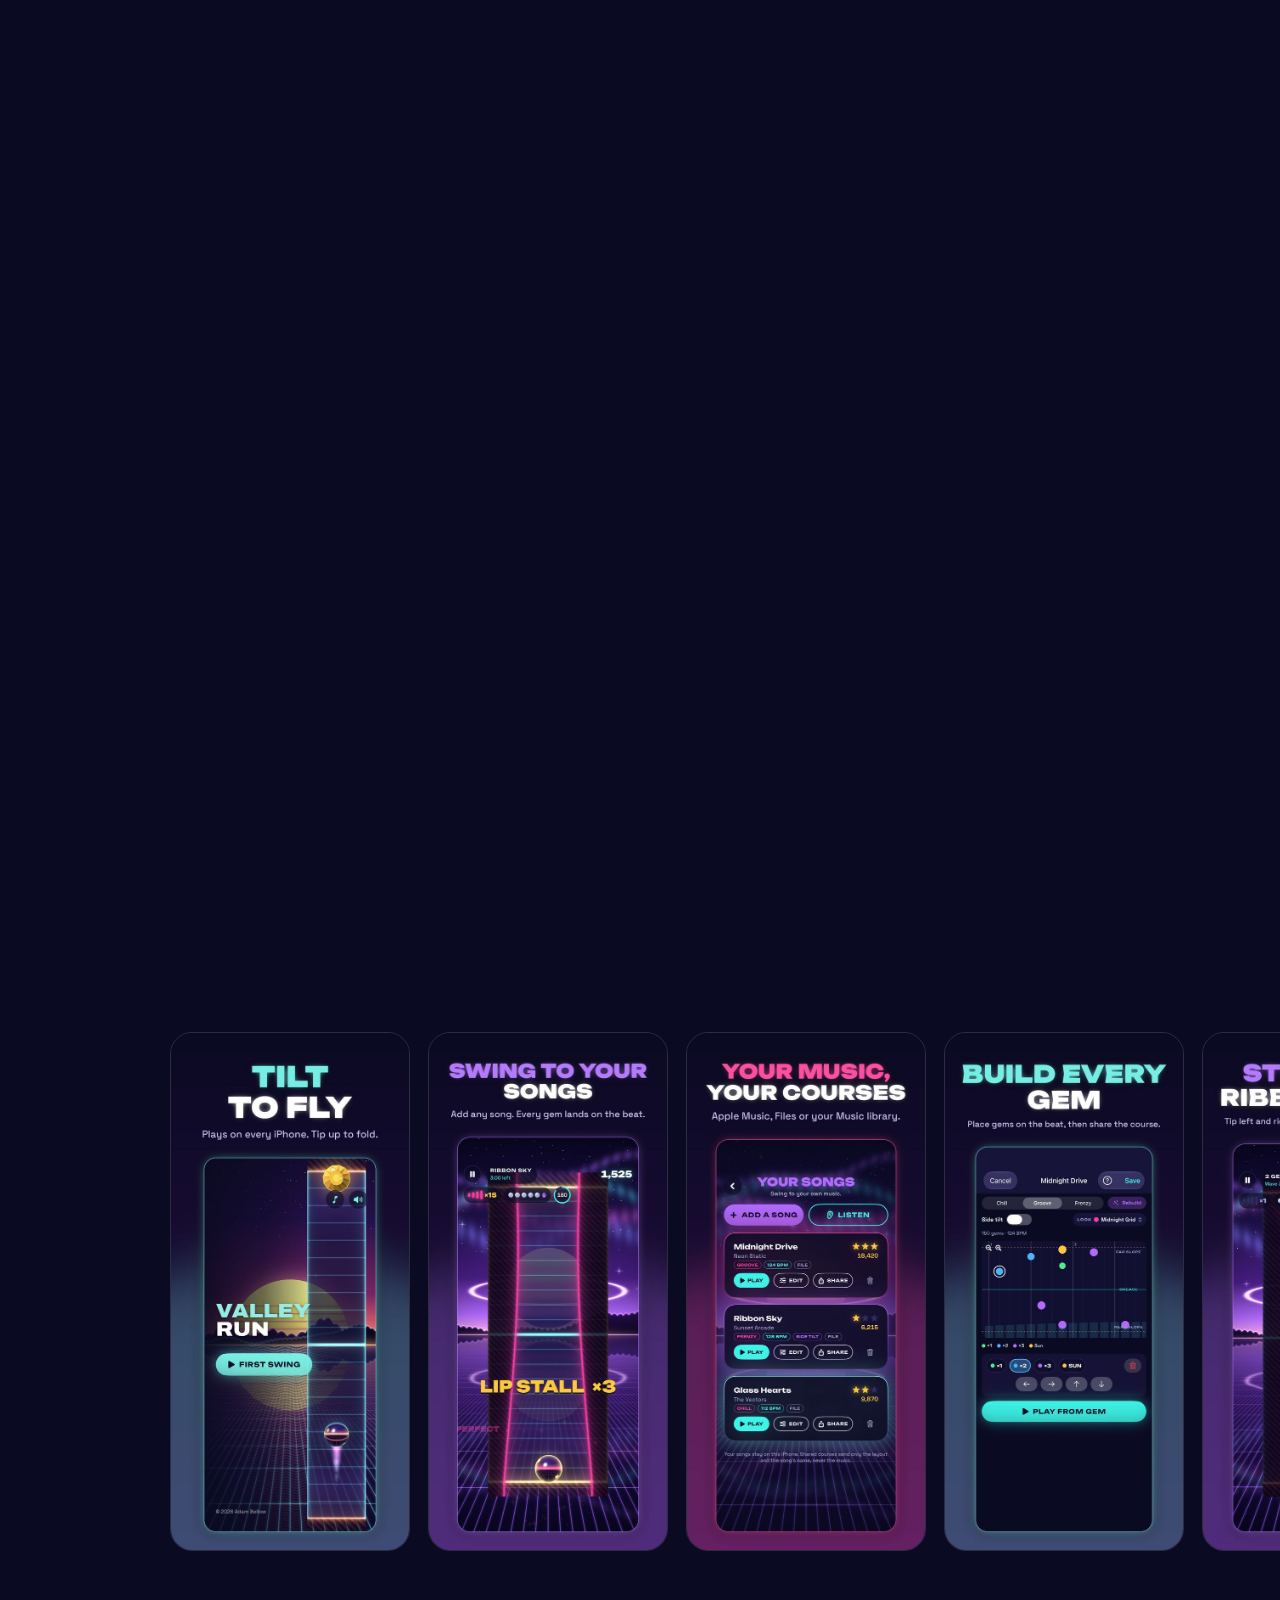
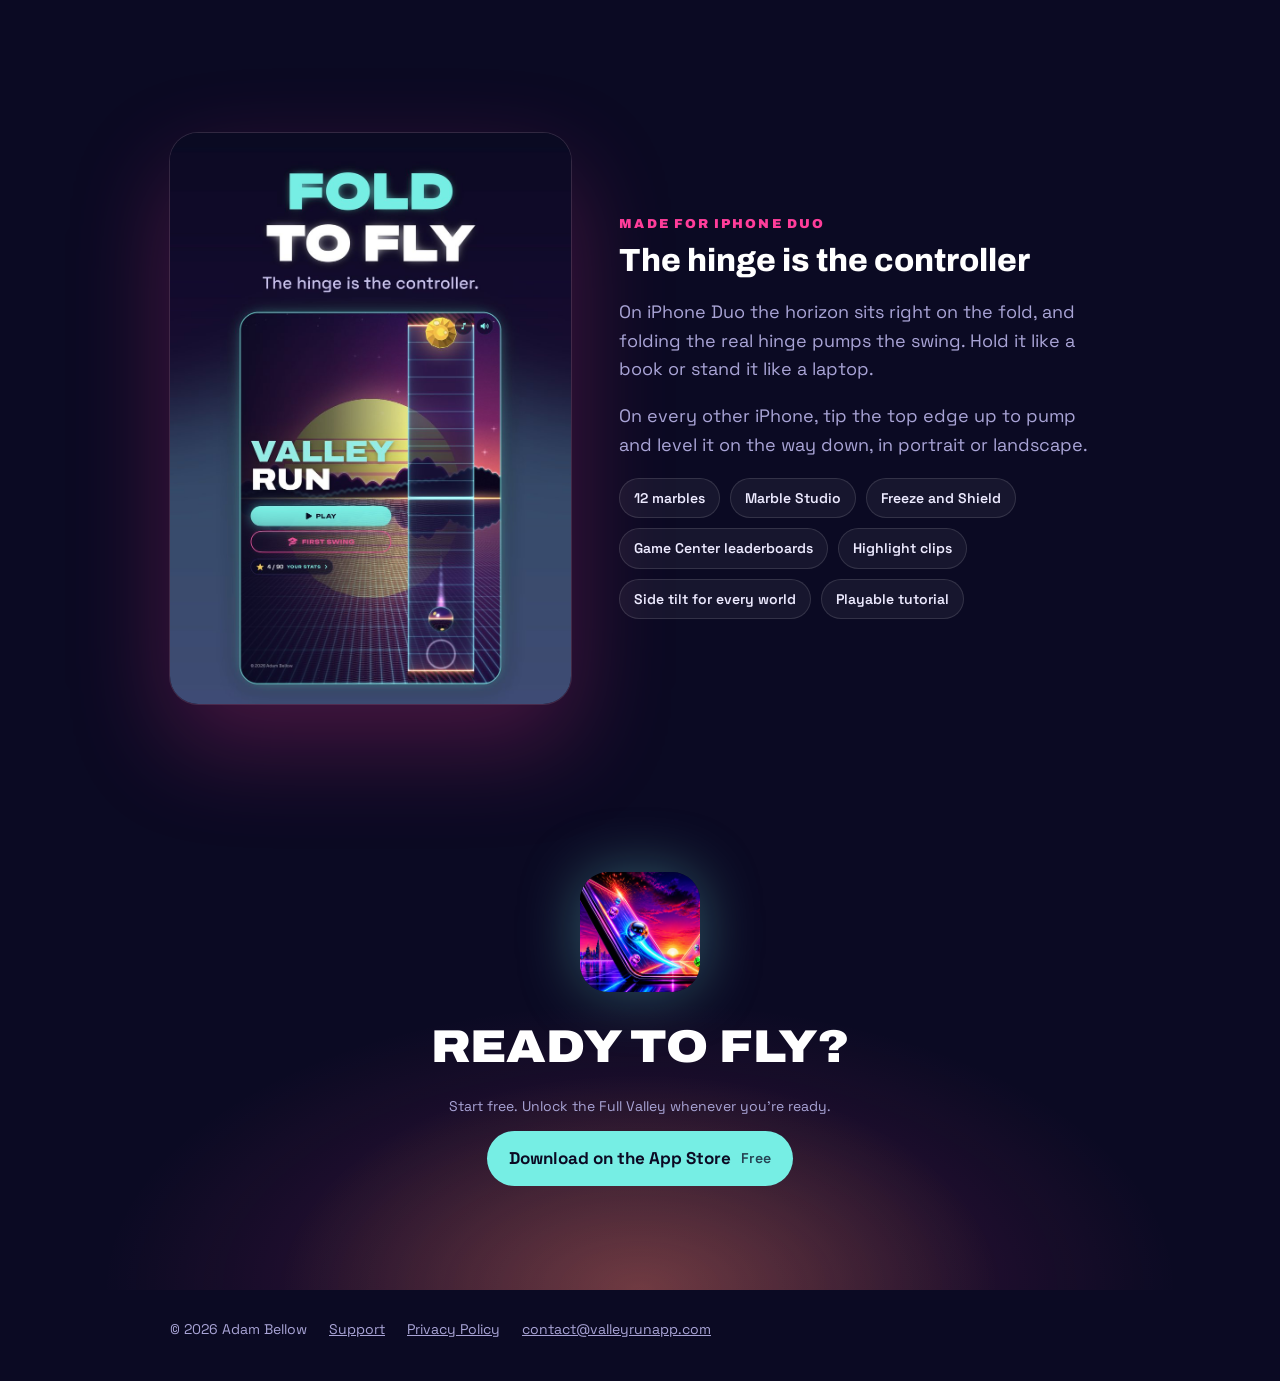
==== commit 72f8cb8f: "Site: Valley Run is free with the Full Valley unlock (1.4) - Download buttons say Free instead of $0" ====
--- a/index.html
+++ b/index.html
@@ -41,10 +41,10 @@
         <div class="tag">Fold to Fly</div>
         <p class="lede">Swing a chrome marble through 100 neon courses across ten worlds. Fold your iPhone Duo, or tilt any iPhone, to pump it higher and land the Lip Stall. Then turn your own songs into courses.</p>
         <div class="actions">
-          <a class="cta" href="https://apps.apple.com/app/id6821073675">Download on the App Store <small>$0.99</small></a>
+          <a class="cta" href="https://apps.apple.com/app/id6821073675">Download on the App Store <small>Free</small></a>
           <button class="sound" type="button" aria-pressed="false"><span class="eq" aria-hidden="true"><i></i><i></i><i></i><i></i></span><span class="label">Play the soundtrack</span></button>
         </div>
-        <div class="price">One price, everything included. No ads, no in-app purchases.</div>
+        <div class="price">Free to play: First Swing, the first two worlds, the Daily Challenge and weekly events. One purchase unlocks all ten worlds, Hard Mode and Your Songs. No ads, no subscription.</div>
       </div>
       <div class="device">
         <div class="frame">
@@ -220,7 +220,8 @@
     <div class="wrap reveal">
       <img src="assets/icon.png" alt="" width="120" height="120">
       <h2>Ready to fly?</h2>
-      <a class="cta" href="https://apps.apple.com/app/id6821073675">Download on the App Store <small>$0.99</small></a>
+      <p class="price">Start free. Unlock the Full Valley whenever you're ready.</p>
+      <a class="cta" href="https://apps.apple.com/app/id6821073675">Download on the App Store <small>Free</small></a>
     </div>
   </section>
 
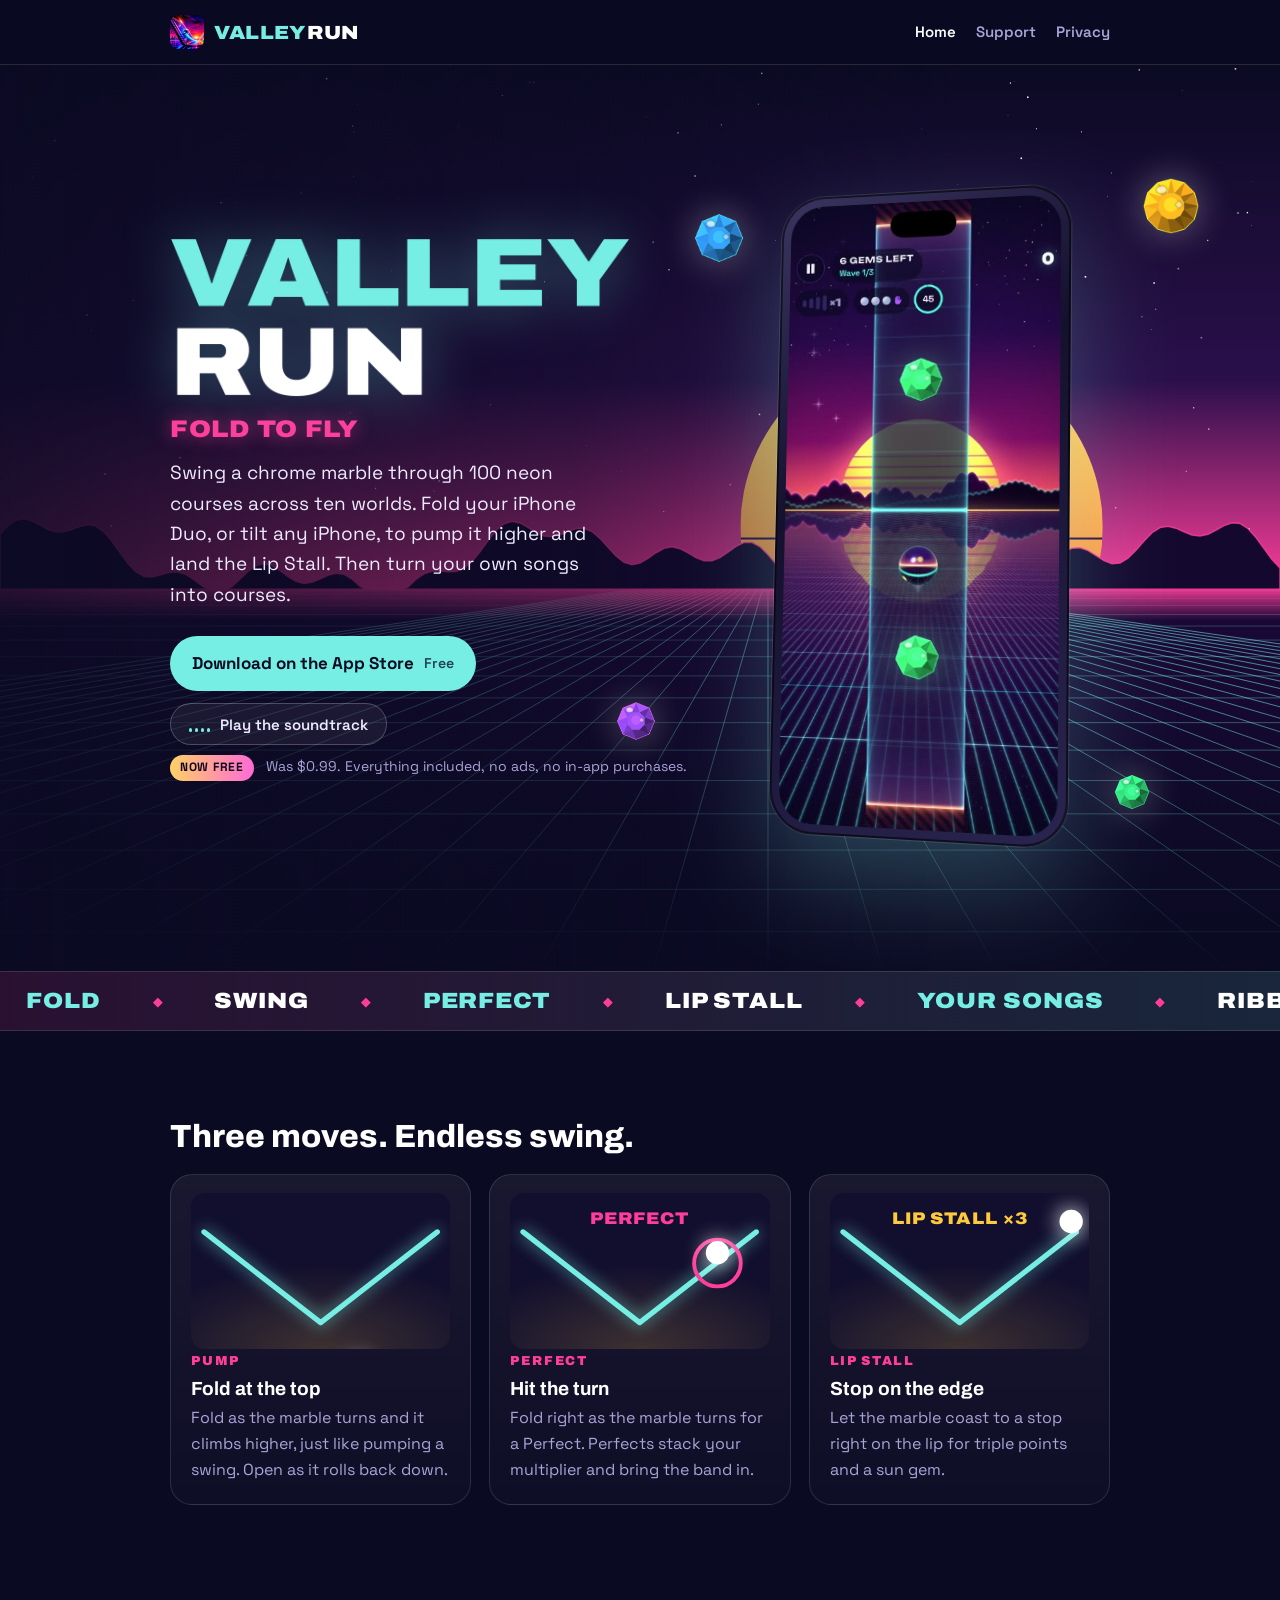
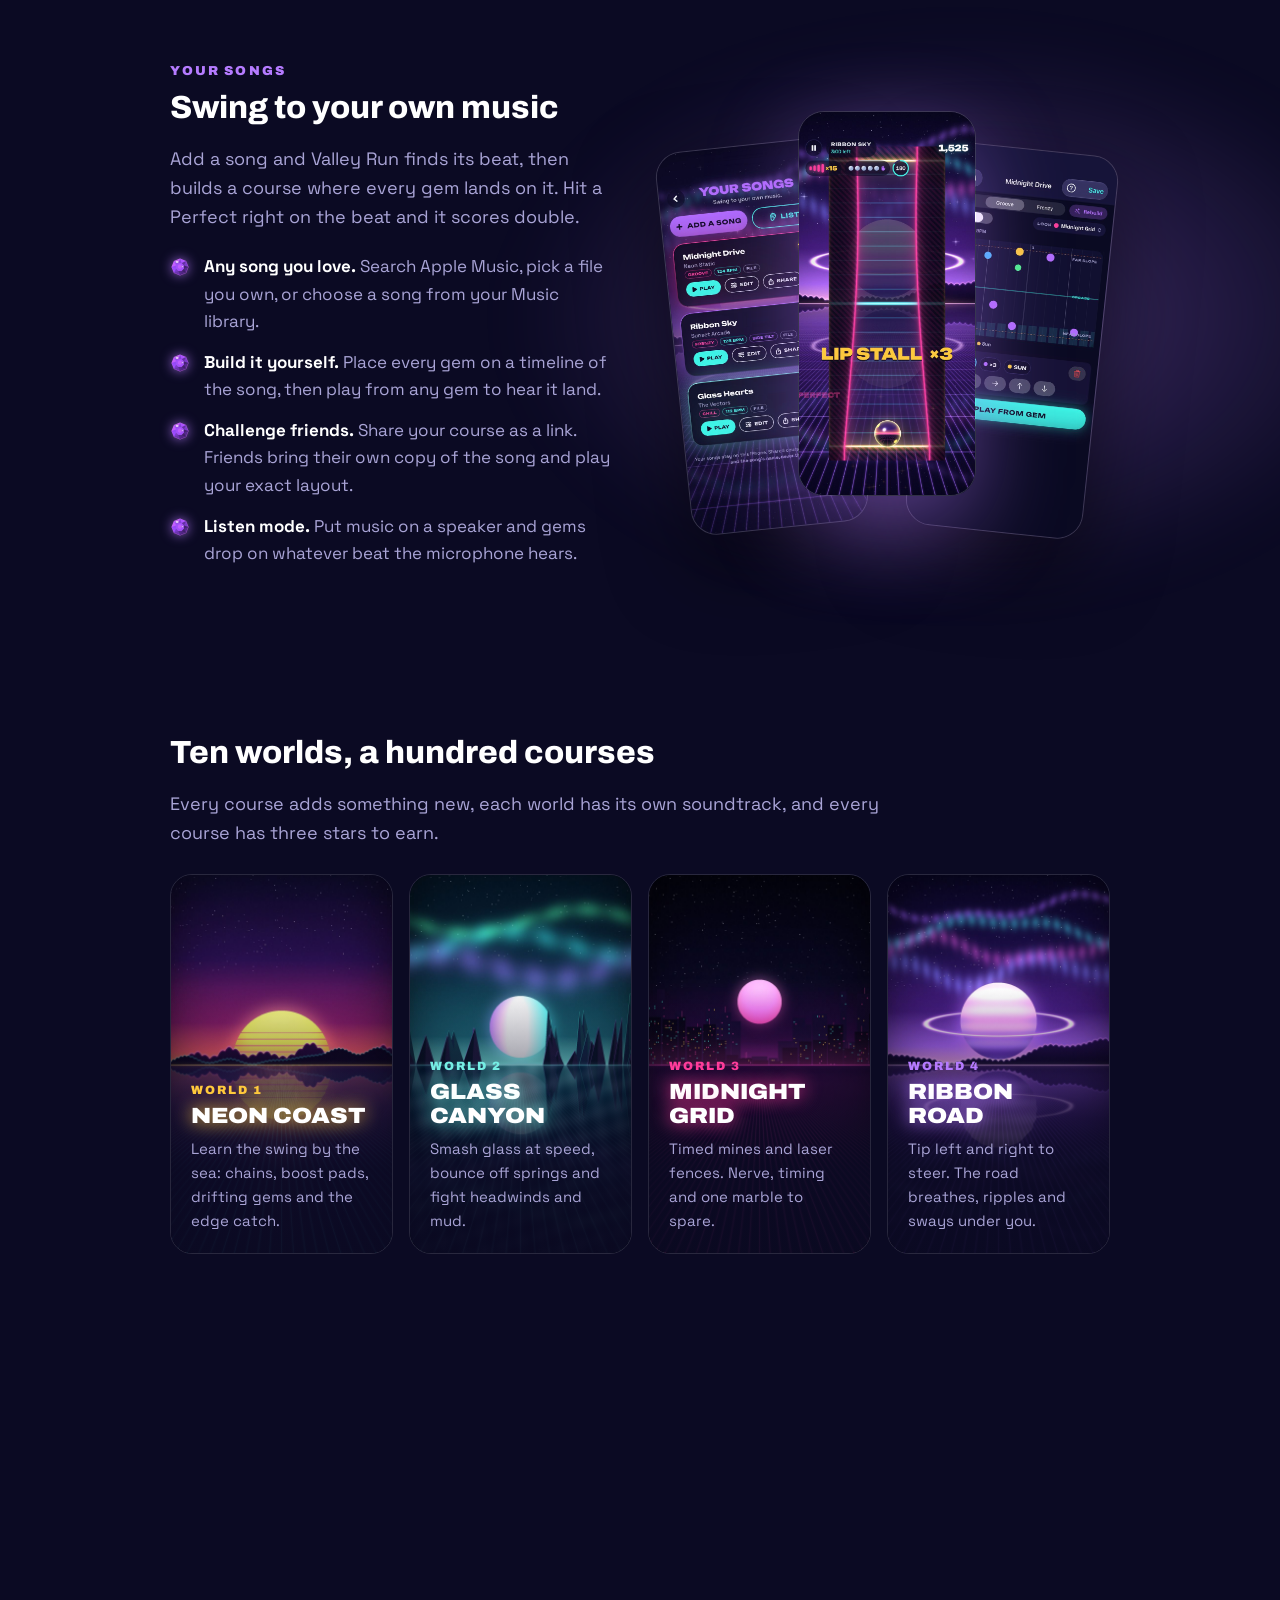
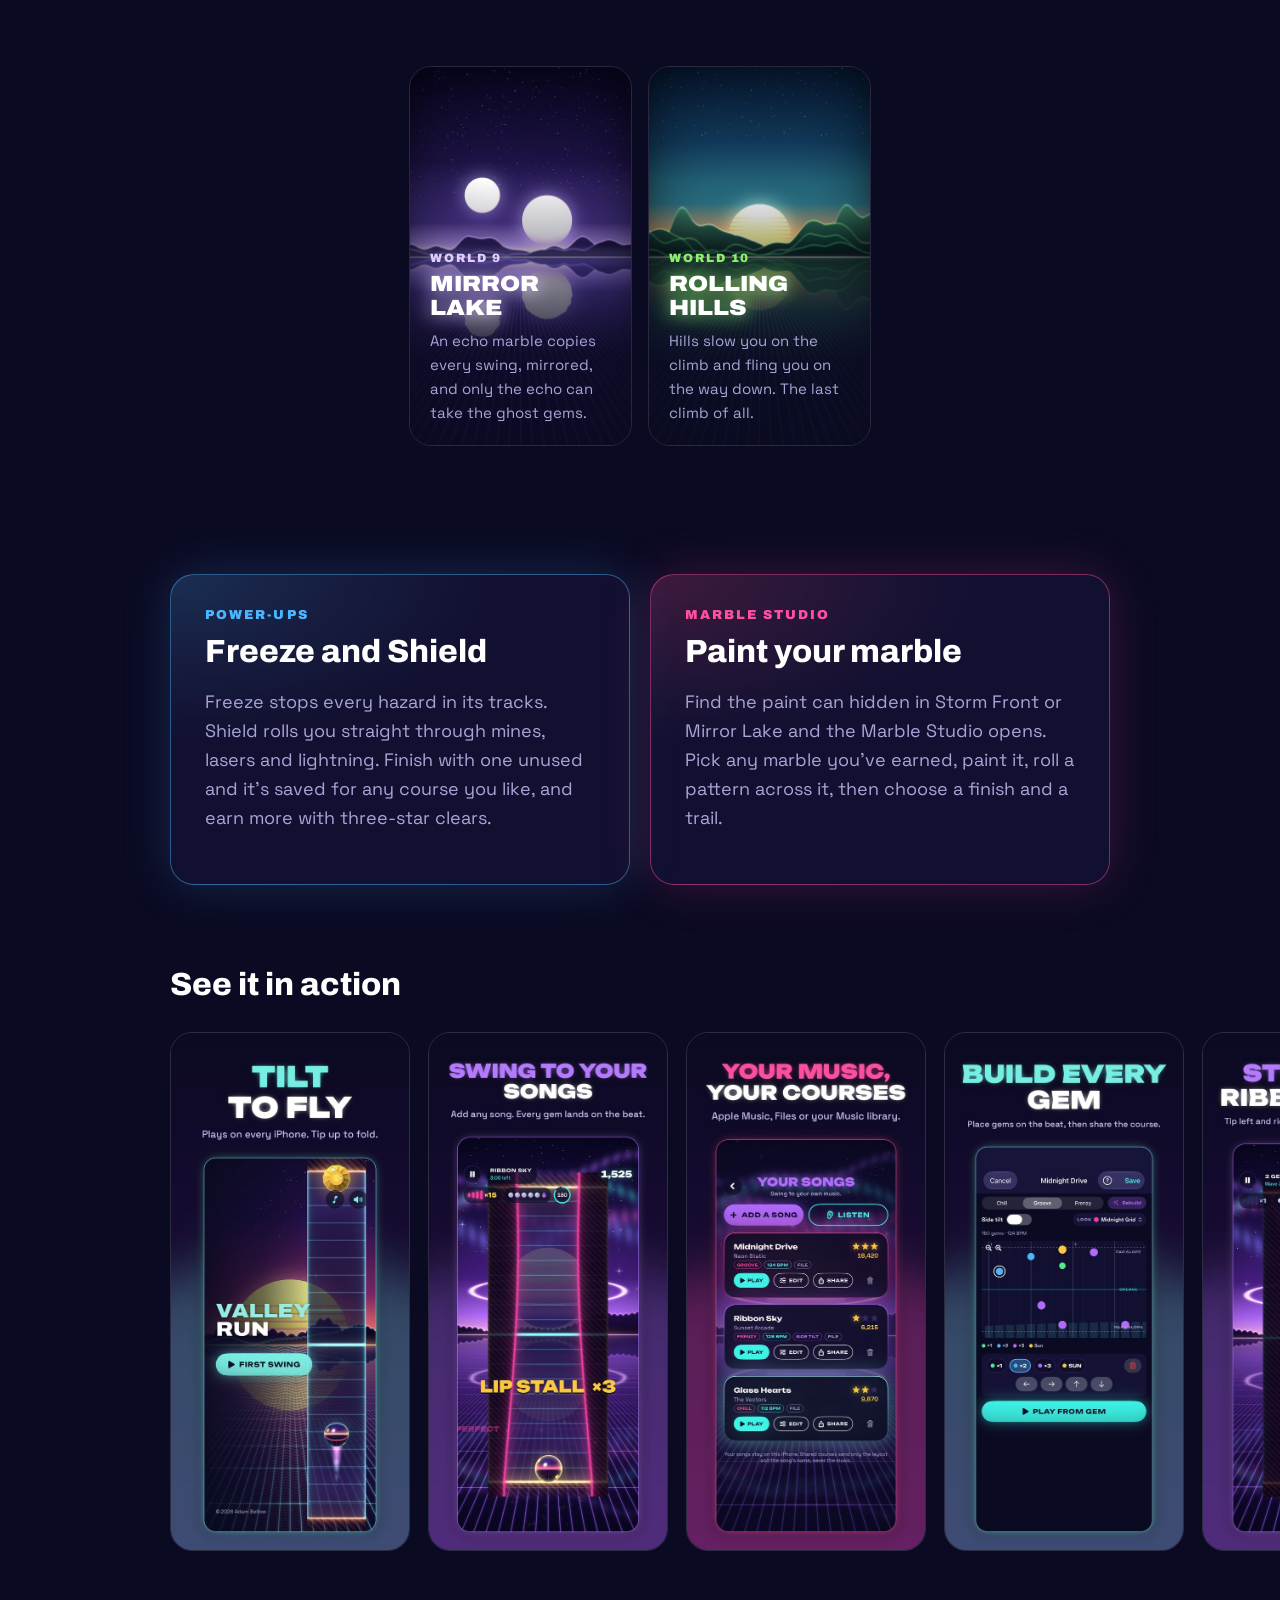
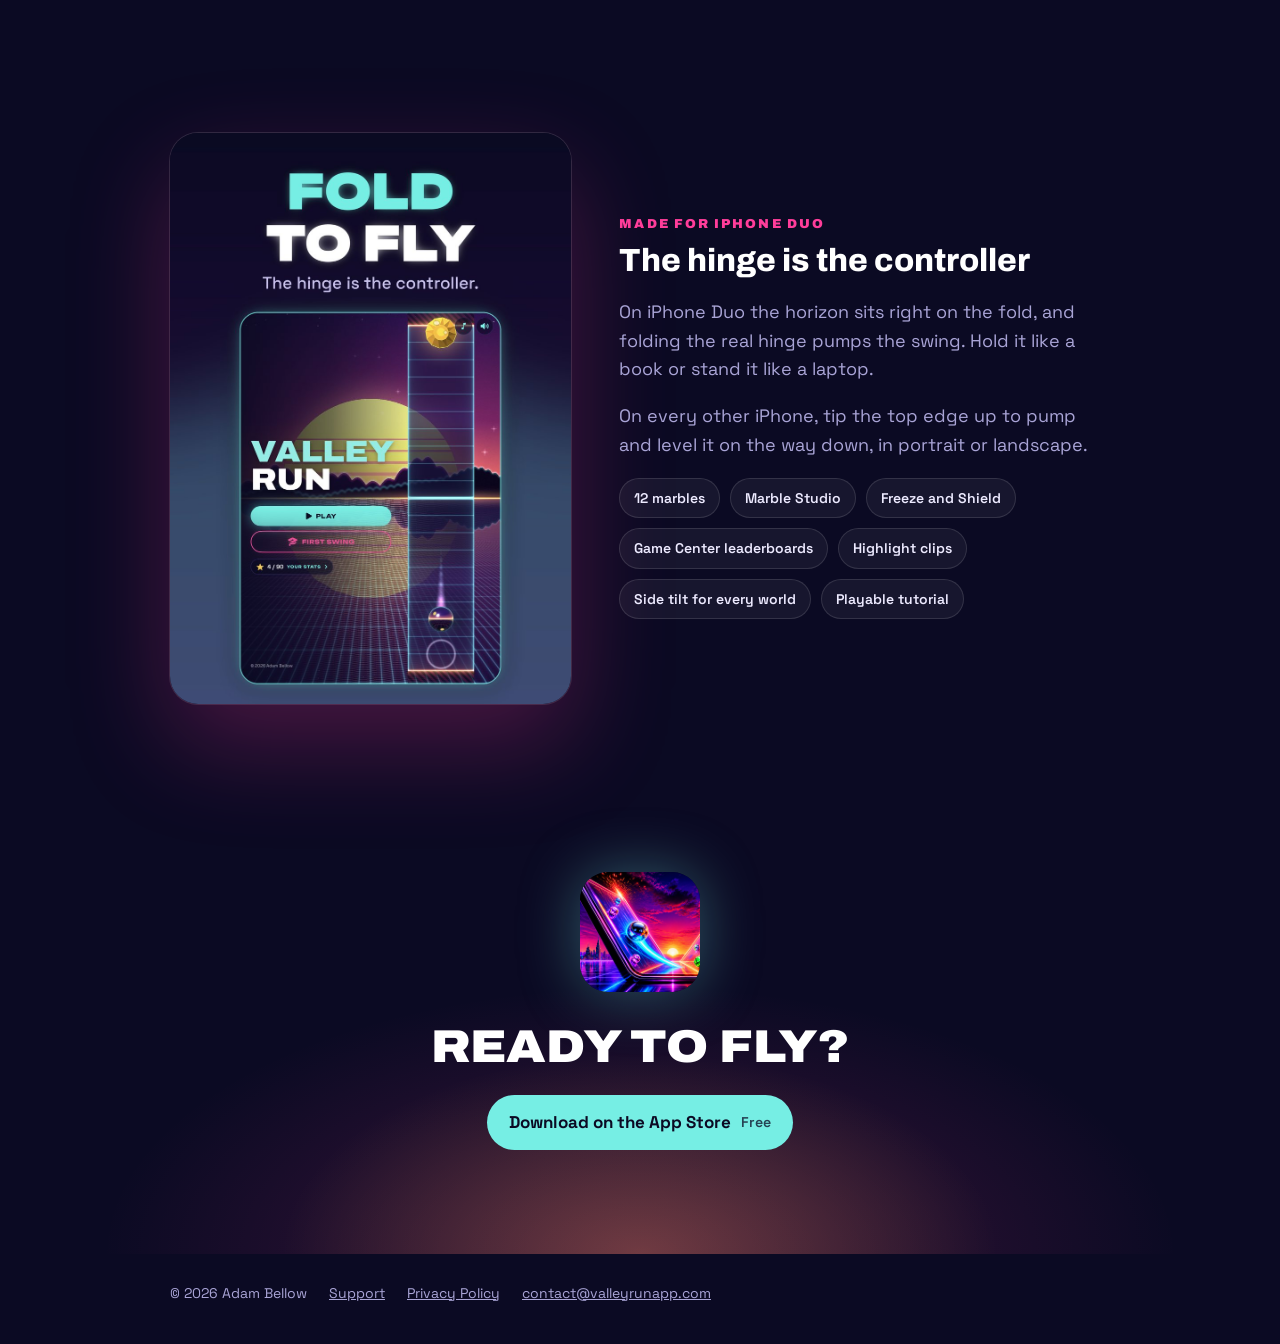
==== commit 50956647: "Valley Run is now free (was $0.99) Co-Authored-By: Claude Opus 5.5 <noreply@anthropic.com> Claude-Se" ====
--- a/index.html
+++ b/index.html
@@ -4,7 +4,7 @@
   <meta charset="utf-8">
   <meta name="viewport" content="width=device-width, initial-scale=1">
   <title>Valley Run: Fold to Fly</title>
-  <meta name="description" content="Valley Run is an arcade game for iPhone Duo and every iPhone. Swing a chrome marble through 100 neon courses across ten worlds, power up with Freeze and Shield, paint your own marble, or turn your own songs into courses and share them with friends.">
+  <meta name="description" content="Valley Run is a free arcade game for iPhone Duo and every iPhone. Swing a chrome marble through 100 neon courses across ten worlds, power up with Freeze and Shield, paint your own marble, or turn your own songs into courses and share them with friends.">
   <meta property="og:title" content="Valley Run: Fold to Fly">
   <meta property="og:description" content="Swing a chrome marble through 100 neon courses across ten worlds, or turn your own music into a course.">
   <meta property="og:image" content="assets/icon.png">
@@ -44,7 +44,7 @@
           <a class="cta" href="https://apps.apple.com/app/id6821073675">Download on the App Store <small>Free</small></a>
           <button class="sound" type="button" aria-pressed="false"><span class="eq" aria-hidden="true"><i></i><i></i><i></i><i></i></span><span class="label">Play the soundtrack</span></button>
         </div>
-        <div class="price">Free to play: First Swing, the first two worlds, the Daily Challenge and weekly events. One purchase unlocks all ten worlds, Hard Mode and Your Songs. No ads, no subscription.</div>
+        <div class="price"><span class="nowfree">Now free</span> Was $0.99. Everything included, no ads, no in-app purchases.</div>
       </div>
       <div class="device">
         <div class="frame">
@@ -220,7 +220,6 @@
     <div class="wrap reveal">
       <img src="assets/icon.png" alt="" width="120" height="120">
       <h2>Ready to fly?</h2>
-      <p class="price">Start free. Unlock the Full Valley whenever you're ready.</p>
       <a class="cta" href="https://apps.apple.com/app/id6821073675">Download on the App Store <small>Free</small></a>
     </div>
   </section>
--- a/assets/site.css
+++ b/assets/site.css
@@ -58,6 +58,7 @@
 .cta:hover { color: var(--night); filter: brightness(1.08); }
 .cta small { font-weight: 600; opacity: 0.75; }
 .price { color: var(--muted); font-size: 14px; margin-top: 10px; }
+.nowfree { display: inline-block; margin-right: 8px; padding: 3px 10px; border-radius: 999px; font-weight: 800; font-size: 12px; letter-spacing: .06em; text-transform: uppercase; color: #12061f; background: linear-gradient(90deg,#ffd166,#ff6ad5); }
 
 /* Sections */
 section { padding: 64px 0; border-bottom: 1px solid var(--line); }
